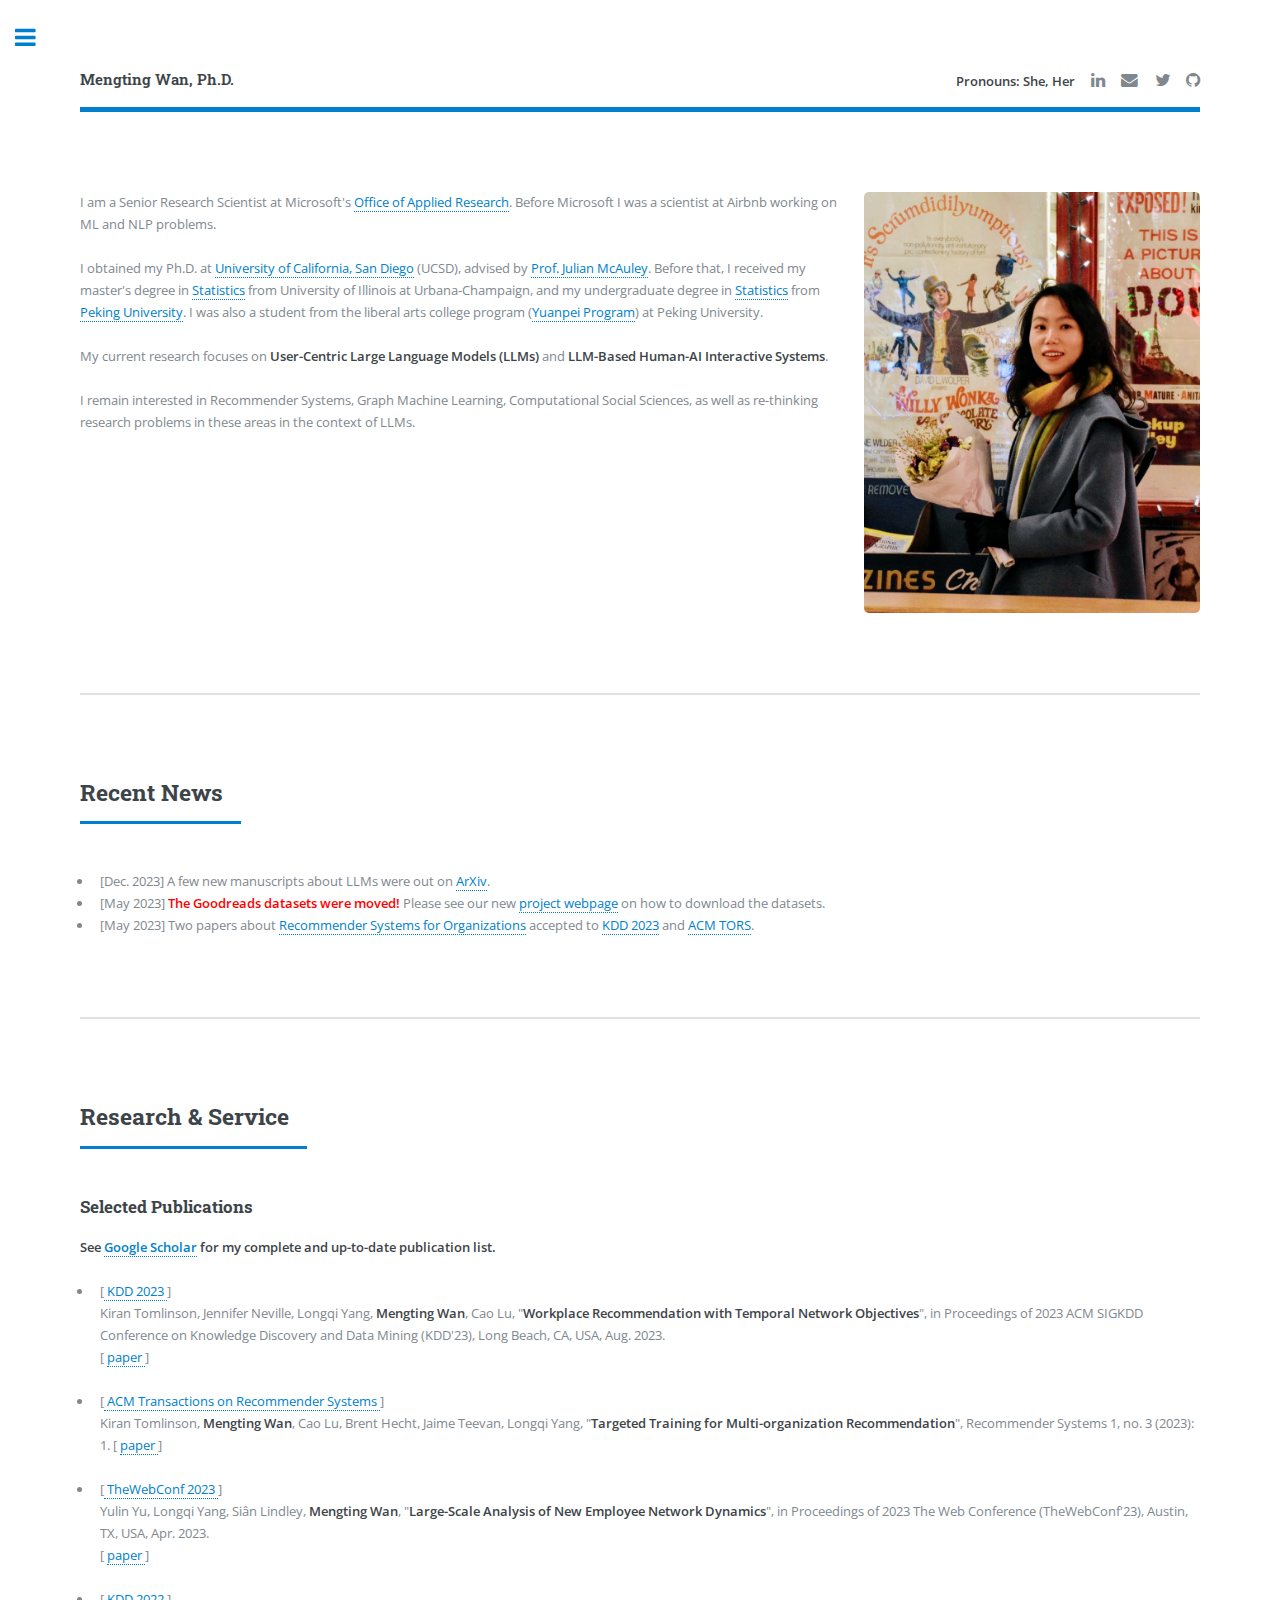
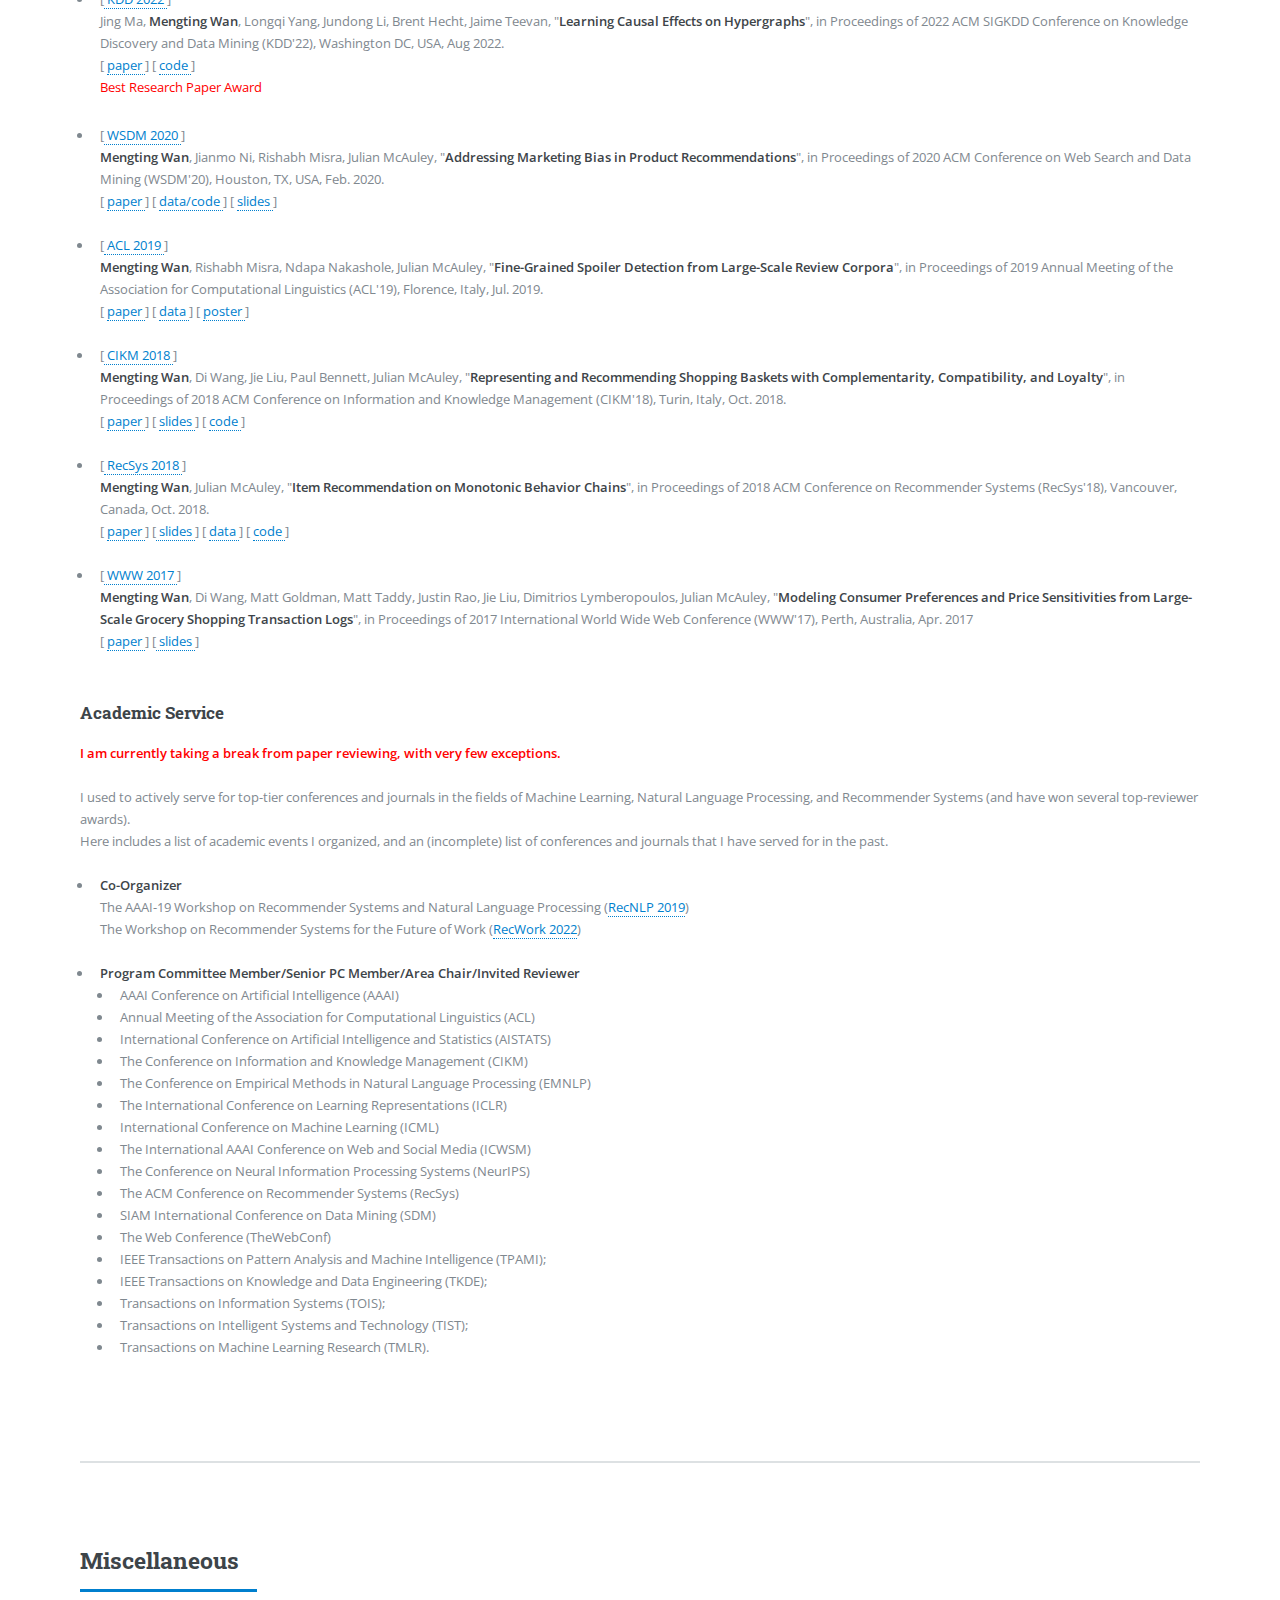
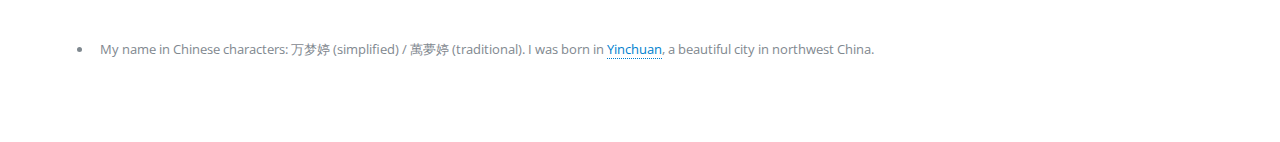
==== index.html @ 0129405d "udpate" ====
<!DOCTYPE HTML>
<html>

<head>
	<title>Mengting Wan</title>
	<meta charset="utf-8" />
	<meta name="viewport" content="width=device-width, initial-scale=1, user-scalable=no" />
	<link rel="stylesheet" href="assets/css/main.css" />
</head>

<body>

	<!-- Wrapper -->
	<div id="wrapper">

		<!-- Main -->
		<div id="main">
			<div class="inner">

				<!-- Header -->
				<header id="header">
					<div class="logo"><strong>Mengting Wan, Ph.D.</strong></div>
					<ul class="icons">
						<li><strong>Pronouns: She, Her</strong></li>
						<li><a href="https://www.linkedin.com/pub/mengting-wan/38/220/49" class="icon fa-linkedin"
								target="_blank"><span class="label">My LinkedIn</span></a></li>
						<li><a href="mailto:mengting.wan@microsoft.com" class="icon fa-envelope" target="_blank"><span
									class="label">My Email</span></a></li>
						<li><a href="https://twitter.com/mengtingwan" class="icon fa-twitter" target="_blank"><span
									class="label">My Twitter</span></a></li>
						<li><a href="https://github.com/MengtingWan" class="icon fa-github" target="_blank"><span
									class="label">My Github</span></a></li>
					</ul>
				</header>

				<!-- Banner -->
				<section id="banner">

					<div class="content">
						I am a Senior Research Scientist at Microsoft's <a href="https://www.microsoft.com/en-us/research/group/office-of-applied-research/">Office of Applied Research</a>. 
						Before Microsoft I was a scientist at Airbnb working on ML and NLP problems. 
						<br><br />
						I obtained my Ph.D. at <a href="http://ai.ucsd.edu/">University of California, San Diego</a>
						(UCSD), advised by <a href="http://cseweb.ucsd.edu/~jmcauley/">Prof. Julian McAuley</a>. Before
						that, I received my master's degree in <a href="http://www.stat.illinois.edu/">Statistics</a>
						from University of Illinois at Urbana-Champaign, and my undergraduate degree in <a
							href="http://english.math.pku.edu.cn/">Statistics</a> from <a
							href="http://english.pku.edu.cn/">Peking University</a>. I was also a student from the
						liberal arts college program (<a href="https://en.wikipedia.org/wiki/Yuanpei_College">Yuanpei
							Program</a>) at Peking University.
						<br><br />
						My current research focuses on <b>User-Centric Large Language Models (LLMs)</b> and <b>LLM-Based Human-AI Interactive Systems</b>.
						<br><br />
						I remain interested in Recommender Systems, Graph Machine Learning, Computational Social Sciences, as well as re-thinking research problems in these areas in the context of LLMs.
						<br><br />
					</div>
					<span class="image object">
						<img src="images/photo2.jpg" alt="" />
					</span>

				</section>

				<!-- Section -->
				<section id="news">
					<header class="major">
						<h2>Recent News</h2>
					</header>
					<ul>
						<li> [Dec. 2023] A few new manuscripts about LLMs were out on <a href="https://arxiv.org/search/cs?query=Wan%2C+Mengting&searchtype=author&abstracts=show&order=-announced_date_first&size=50">ArXiv</a>.</li>
						<li> [May 2023] <strong style="color:rgb(255,0,0);">The Goodreads datasets were moved!</strong> Please see our new <a href="https://mengtingwan.github.io/data/goodreads.html">project webpage</a> on how to download the datasets.</li>
						<li> [May 2023] Two papers about <a href="https://dl.acm.org/doi/abs/10.1145/3580305.3599932">Recommender Systems for Organizations</a> accepted to <a href="https://kdd.org/kdd2023/">KDD 2023</a> and <a href="https://dl.acm.org/journal/tors">ACM TORS</a>.</li>
					</ul>
				</section>

				<!-- Section -->
				<section id="research">
					<header class="major">
						<h2>Research & Service</h2>
					</header>
					<h3>Selected Publications</h3>
					<strong>See <a href="https://scholar.google.com/citations?user=ve3BmdEAAAAJ&hl=en">Google Scholar</a> for my complete and up-to-date publication list.</strong>
					<br><br>

					<ul>
						<li> [<a href="https://kdd.org/kdd2023/"> KDD 2023 </a>] <br>
							Kiran Tomlinson, Jennifer Neville, Longqi Yang, <strong>Mengting Wan</strong>, Cao Lu,
							"<b>Workplace Recommendation with Temporal Network Objectives</b>", in Proceedings of 2023 ACM SIGKDD Conference on Knowledge Discovery and Data Mining (KDD'23), Long Beach, CA, USA, Aug. 2023. <br>
							[ <a href="https://dl.acm.org/doi/abs/10.1145/3580305.3599932"> paper </a>]
							<br><br>
						</li>

						<li> [<a href="https://dl.acm.org/toc/tors/2023/1/3"> ACM Transactions on Recommender Systems </a>] <br>
							Kiran Tomlinson, <strong>Mengting Wan</strong>, Cao Lu, Brent Hecht, Jaime Teevan, Longqi Yang, "<b>Targeted Training for Multi-organization Recommendation</b>", Recommender Systems 1, no. 3 (2023): 1.
							[ <a href="https://www.cs.cornell.edu/~kt/publication/2023-tomlinson-targeted-training/2023-tomlinson-targeted-training.pdf"> paper </a>]
							<br><br>
						</li>

						<li>[<a href="https://www2023.thewebconf.org/"> TheWebConf 2023 </a>]<br>
							Yulin Yu, Longqi Yang, Siân Lindley, <strong>Mengting Wan</strong>,
							"<b>Large-Scale Analysis of New Employee Network Dynamics</b>", in Proceedings of 2023 The Web Conference (TheWebConf'23), Austin, TX, USA, Apr. 2023. <br>
							[ <a href="https://www.microsoft.com/en-us/research/publication/large-scale-analysis-of-new-employee-network-dynamics/"> paper </a>] <br>
							<br>
						</li>						
						<li>[<a href="https://kdd.org/kdd2022/"> KDD 2022 </a>]<br>
							Jing Ma, <strong>Mengting Wan</strong>, Longqi Yang, Jundong Li, Brent Hecht, Jaime Teevan,
							"<b>Learning Causal Effects on Hypergraphs</b>", in Proceedings of 2022 ACM SIGKDD
							Conference on Knowledge Discovery and Data Mining (KDD'22), Washington DC, USA, Aug 2022. <br>
							[ <a href="https://arxiv.org/pdf/2207.04049.pdf"> paper </a>] [ <a href="https://github.com/jma712/HyperSCI"> code </a>] 
							<p style="color:rgb(255,0,0);">Best Research Paper Award</p>

						</li>
						<!-- <li>[<a href="https://www.wsdm-conference.org/2022/"> WSDM 2022 </a>]<br>
							Jing Ma, Ruocheng Guo, <strong>Mengting Wan</strong>, Longqi Yang, Aidong Zhang, Jundong Li,
							"<b>Learning Fair Node Representations with Graph Counterfactual Fairness</b>", in Proceedings of 2022 ACM Conference on
							Web Search and Data Mining (WSDM'22), Phoenix, AZ, USA, Feb. 2022. <br>
							[ <a href="https://arxiv.org/pdf/2201.03662.pdf"> paper </a>] <br>
							<br>
						</li> -->
						<!-- <li>[<a href="https://www.siam.org/conferences/cm/conference/sdm20"> SDM 2020 </a>]<br>
							Zhiwei Liu, <strong>Mengting Wan</strong>, Stephen Guo, Kannan Achan, Philip S. Yu,
							"<b>BasConv: Aggregating Heterogeneous Interactions for Basket Recommendation with Graph
								Convolutional Neural Network</b>", in Proceedings of 2020 SIAM International Conference
							on Data Mining (SDM'20), Cincinnati, OH, USA, May 2020. <br>
							[ <a href="https://arxiv.org/pdf/2001.09900v1.pdf"> paper </a>] <br>
							<br>
						</li> -->
						<li>[<a href="http://www.wsdm-conference.org/2020/"> WSDM 2020 </a>]<br>
							<strong>Mengting Wan</strong>, Jianmo Ni, Rishabh Misra, Julian McAuley, "<b>Addressing
								Marketing Bias in Product Recommendations</b>", in Proceedings of 2020 ACM Conference on
							Web Search and Data Mining (WSDM'20), Houston, TX, USA, Feb. 2020. <br>
							[ <a href="paper/wsdm20_mwan.pdf"> paper </a> ] [ <a
								href="https://github.com/MengtingWan/marketBias"> data/code </a> ] [ <a
								href="paper/wsdm20_mwan_slides.pdf"> slides </a> ] <br>
							<br>
						</li>
						<!-- <li>[<a href="http://www.cikm2019.net/"> CIKM 2019 </a>] <br>
							An Yan, Shuo Cheng, Wang-Cheng Kang, <strong>Mengting Wan</strong>, Julian McAuley, "<b>2D
								Convolutional Neural Networks for Sequential Recommendation</b>", in Proceedings of 2019
							ACM Conference on Information and Knowledge Management (CIKM'19), Beijing, China, Nov. 2019.
							<br>
							[<a href="https://arxiv.org/pdf/1908.09972.pdf"> paper </a>] <br>
							<br>
						</li> -->
						<li>[<a href="http://www.acl2019.org/EN/index.xhtml"> ACL 2019 </a>] <br>
							<strong>Mengting Wan</strong>, Rishabh Misra, Ndapa Nakashole, Julian McAuley,
							"<b>Fine-Grained Spoiler Detection from Large-Scale Review Corpora</b>", in Proceedings of
							2019 Annual Meeting of the Association for Computational Linguistics (ACL'19), Florence,
							Italy, Jul. 2019. <br>
							[ <a href="paper/acl19_mwan.pdf"> paper </a> ] [ <a
								href="https://mengtingwan.github.io/data/goodreads.html"> data </a> ] [ <a
								href="paper/acl19_mwan_poster.pdf"> poster </a> ] <br>
							<br>
						</li>
						<li>[<a href="http://www.cikm2018.units.it/"> CIKM 2018 </a>] <br>
							<strong>Mengting Wan</strong>, Di Wang, Jie Liu, Paul Bennett, Julian McAuley,
							"<b>Representing and Recommending Shopping Baskets with Complementarity, Compatibility, and
								Loyalty</b>", in Proceedings of 2018 ACM Conference on Information and Knowledge
							Management (CIKM'18), Turin, Italy, Oct. 2018. <br>
							[ <a href="paper/cikm18_mwan.pdf"> paper </a> ] [ <a href="paper/cikm18_mwan_slides.pdf">
								slides </a> ] [ <a href="https://github.com/MengtingWan/grocery"> code </a>]<br>
							<br>
						</li>
						<!-- <li>[<a href="http://www.cikm2018.units.it/"> CIKM 2018 </a>] <br>
							Wang-Cheng Kang, <strong>Mengting Wan</strong>, Julian McAuley, "<b>Recommendation Through
								Mixtures of Heterogeneous Item Relationships</b>", in Proceedings of 2018 ACM Conference
							on Information and Knowledge Management (CIKM'18), Turin, Italy, Oct. 2018. <br>
							[ <a href="paper/cikm18_wkang.pdf"> paper </a> ] [ <a
								href="https://github.com/kang205/MoHR"> data/code </a> ] <br>
							<br>
						</li> -->
						<li>[<a href="https://recsys.acm.org/recsys18/"> RecSys 2018 </a>] <br>
							<strong>Mengting Wan</strong>, Julian McAuley, "<b>Item Recommendation on Monotonic Behavior
								Chains</b>", in Proceedings of 2018 ACM Conference on Recommender Systems (RecSys'18),
							Vancouver, Canada, Oct. 2018. <br>
							[ <a href="paper/recsys18_mwan.pdf"> paper </a> ] [<a href="paper/recsys18_mwan_slides.pdf">
								slides </a>] [ <a href="https://mengtingwan.github.io/data/goodreads.html"> data
							</a>] [ <a href="https://github.com/MengtingWan/chainRec"> code </a> ] <br>
							<br>
						</li>
						<!-- <li>[<a href="https://recsys.acm.org/recsys18/"> RecSys 2018 </a>] <br>
							Rishabh Misra, <strong>Mengting Wan</strong>, Julian McAuley, "<b>Decomposing Fit Semantics
								for Product Size Recommendation in Metric Spaces</b>", in Proceedings of 2018 ACM
							Conference on Recommender Systems (RecSys'18), Vancouver, Canada, Oct. 2018. <br>
							[ <a href="paper/recsys18_rmisra.pdf"> paper </a> ] [ <a
								href="https://www.kaggle.com/rmisra/clothing-fit-dataset-for-size-recommendation"> data
							</a> ] <br>
							<br>
						</li>
						<li>[<a href="http://www.siam.org/meetings/sdm18/"> SDM 2018 </a>] <br>
							<strong>Mengting Wan</strong>, Julian McAuley, "<b>One-Class Recommendation With Asymmetric
								Textual Feedback</b>", in Proceedings of 2018 SIAM International Conference on Data
							Mining (SDM'18), San Diego, CA, USA, May 2018. <br>
							[ <a href="paper/sdm18_mwan.pdf">paper </a>] [<a href="paper/sdm18_mwan_slides.pdf"> slides
							</a>]<br>
							<br>
						</li> -->

						<li>[<a href="http://www.www2017.com.au/"> WWW 2017 </a>] <br>
							<strong>Mengting Wan</strong>, Di Wang, Matt Goldman, Matt Taddy, Justin Rao, Jie Liu,
							Dimitrios Lymberopoulos, Julian McAuley, "<b>Modeling Consumer Preferences and Price
								Sensitivities from Large-Scale Grocery Shopping Transaction Logs</b>", in Proceedings of
							2017 International World Wide Web Conference (WWW'17), Perth, Australia, Apr. 2017 <br>
							[ <a href="paper/www17_mwan.pdf">paper </a>] [<a href="paper/www17_mwan_slides.pdf"> slides
							</a>]<br>
							<br>
						</li>
						<!-- <li>[<a href="http://icdm2016.eurecat.org/"> ICDM 2016 </a>] <br>
							<strong>Mengting Wan</strong>, Julian McAuley, "<b>Modeling Ambiguity, Subjectivity, and
								Diverging Viewpoints in Opinion Question Answering Systems</b>", in Proceedings of 2016
							IEEE International Conference on Data Mining (ICDM'16), Barcelona, Spain, Dec. 2016 <br>
							[<a href="paper/icdm16_mwan.pdf"> paper </a>] [<a
								href="http://jmcauley.ucsd.edu/data/amazon/qa/"> data </a>] [<a
								href="paper/icdm16_mwan_slides.pdf"> slides </a>]<br>
							<br>
						</li>

						<li>[<a href="http://www.kdd.org/kdd2016/"> KDD 2016 </a>] <br>
							<strong>Mengting Wan</strong>, Xiangyu Chen, Lance Kaplan, Jiawei Han, Jing Gao, Bo Zhao,
							"<b>From Truth Discovery to Trustworthy Opinion Discovery: An Uncertainty-Aware Quantitative
								Modeling Approach</b>", in Proceedings of 2016 ACM SIGKDD Conference on Knowledge
							Discovery and Data Mining (KDD'16), San Francisco, CA, USA, Aug. 2016 <br>
							[<a href="paper/kdd16_mwan.pdf"> paper </a>] [<a href="paper/kdd16_mwan_poster.pdf"> poster
							</a>] [<a href="https://github.com/MengtingWan/KDEm"> code </a>]<br>
							<br>
						</li>

						<li>[<a href="http://www.siam.org/meetings/sdm15/"> SDM 2015 </a>] <br>
							<strong>Mengting Wan</strong>, Yunbo Ouyang, Lance Kaplan, Jiawei Han, "<b>Graph Regularized
								Meta-path Based Transductive Regression in Heterogeneous Information Network</b>", in
							Proceedings of 2015 SIAM International Conference on Data Mining (SDM'15), Vancouver,
							Canada, Apr. 2015. <br>
							[<a href="paper/sdm15_mwan.pdf"> paper </a>] [<a href="paper/sdm15_mwan_poster.pdf"> poster
							</a>] [<a href="paper/sdm15_mwan_supplement.pdf"> supplementary material </a>] <br>
							<br>
						</li> -->
					</ul>
					<!-- <h3>Workshop Publications</h3>
					<ul>
						<li>[<a href="https://sites.google.com/view/deep-dial-2019/"> DEEP-DIAL 2019 </a>] <br>
							<strong>Mengting Wan</strong>, Cindy Chen, "<b>Beyond 'How may I help you?': Assisting
								Customer Service Agents with Proactive Responses</b>", AAAI Workshop on Reasoning and
							Learning for Human-Machine Dialogues (DEEP-DIAL'19), Honolulu, USA, Feb. 2019. <br>
							[<a href="https://arxiv.org/pdf/1811.10686.pdf"> paper </a>] <br>
							<br>
						</li>

					</ul> -->
					<h3>Academic Service</h3>
					<strong style="color:rgb(255,0,0);">I am currently taking a break from paper reviewing, with very few exceptions.</strong> <br>
					<br>

					I used to actively serve for top-tier conferences and journals in the fields of Machine Learning, Natural Language Processing, and Recommender Systems (and have won several top-reviewer awards). <br>
					Here includes a list of academic events I organized, and an (incomplete) list of conferences and journals that I have served for in the past. <br>
					<br>
					<ul>
						<li> <strong>Co-Organizer</strong><br>
							The AAAI-19 Workshop on Recommender Systems and Natural Language Processing (<a
								href="https://recnlp2019.github.io/">RecNLP 2019</a>) <br>
								The Workshop on Recommender Systems for the Future of Work
								(<a href="http://aka.ms/recwork-22">RecWork 2022</a>)
						</li>
						<br>
						<li> <strong>Program Committee Member/Senior PC Member/Area Chair/Invited Reviewer</strong><br>
							<ul>
								<li>AAAI Conference on Artificial Intelligence (AAAI)</li>
								<li>Annual Meeting of the Association for Computational Linguistics (ACL)</li>
								<li>International Conference on Artificial Intelligence and Statistics (AISTATS)</li>
								<li>The Conference on Information and Knowledge Management (CIKM)</li>
								<li>The Conference on Empirical Methods in Natural Language Processing (EMNLP)</li>
								<li>The International Conference on Learning Representations (ICLR)</li>
								<li>International Conference on Machine Learning (ICML)</li>
								<li>The International AAAI Conference on Web and Social Media (ICWSM)</li>
								<li>The Conference on Neural Information Processing Systems (NeurIPS)</li>
								<li>The ACM Conference on Recommender Systems (RecSys)</li>
								<li>SIAM International Conference on Data Mining (SDM)</li>
								<li>The Web Conference (TheWebConf)</li>
								<!-- <li>AAAI: 
									<a href="https://aaai.org/Conferences/AAAI-22/">2022</a>, 
									<a href="https://aaai.org/Conferences/AAAI-21/">2021</a>, 
									<a href="https://aaai.org/Conferences/AAAI-20/">2020</a>; 
								</li>
								<li>ACL: 
									<a href="https://aclrollingreview.org/">Rolling Review</a>, 
									<a href="https://2021.aclweb.org/">2021</a>;
								</li>
								<li>AISTATS: 
									<a href="https://www.aistats.org/">2020</a>, 
									<a href="https://www.aistats.org/aistats2019/">2019</a>; 
								</li>								
								<li>CIKM: 
									<a href="https://www.cikm2021.org/">2021</a>, 
									<a href="https://cikm2020.org/">2020</a>; 
								</li>
								<li>EMNLP: 
									<a href="https://2021.emnlp.org/">2021</a>, 
									<a href="https://2020.emnlp.org/">2020</a>; 
								</li>
								<li>ICLR: 
									<a href="https://iclr.cc/Conferences/2022">2022</a>, 
									<a href="https://iclr.cc/Conferences/2021">2021</a> (<a href="https://iclr.cc/Conferences/2021/Reviewers">Outstanding Reviewer</a>);
								</li>
								<li>ICML: 
									<a href="https://icml.cc/Conferences/2021">2021</a>, 
									<a href="https://icml.cc/Conferences/2020">2020</a> (Top Reviewer), 
									<a href="https://icml.cc/Conferences/2019">2019</a>; </li>
								<li>ICWSM: 
									<a href="https://www.icwsm.org/2022/index.html">2022</a>, 
									<a href="https://www.icwsm.org/2021/index.html">2021</a>, 
									<a href="https://www.icwsm.org/2020/">2020</a>, 
									<a href="https://www.icwsm.org/2019/">2019</a>; </li>
								<li>NeurIPS: 
									<a href="https://nips.cc/Conferences/2022">2022</a>, 
									<a href="https://nips.cc/Conferences/2021">2021</a>, 
									<a href="https://nips.cc/Conferences/2020/">2020</a>, 
									<a href="https://nips.cc/Conferences/2019/">2019</a> (<a href="https://nips.cc/Conferences/2019/Reviewers">Top Reviewer</a>); </li>
								<li>RecSys: 
									<a href="http://recsys.acm.org/recsys21">2021</a>; 
								</li>
								<li>SDM: 
									<a href="https://www.siam.org/conferences/cm/conference/sdm21">2021</a>, 
									<a href="https://www.siam.org/conferences/cm/conference/sdm20">2020</a>, 
									<a href="https://www.siam.org/conferences/cm/conference/sdm19">2019</a>; 
								</li>
								<li>TheWebConf:
									<ul>
										<li>Web and Conetent Analysis Track: 
											<a href="https://www2022.thewebconf.org/cfp/research/wmca/">2022</a>; 
										</li>
										<li>Social Network Analysis and Graph Algorithms Track: 
											<a href="https://www2022.thewebconf.org/cfp/research/sna/">2022</a>; 
										</li>
									</ul>
								</li> -->
								
								<li>IEEE Transactions on Pattern Analysis and Machine Intelligence (TPAMI); </li>
								<li>IEEE Transactions on Knowledge and Data Engineering (TKDE); </li>
								<li>Transactions on Information Systems (TOIS); </li>
								<li>Transactions on Intelligent Systems and Technology (TIST); </li>
								<li>Transactions on Machine Learning Research (TMLR).</li>
								<br> 
							</ul>
						</li>
					</ul>
					<!-- <h3>Awards</h3>
					<ul>
						<li> <strong> <a href="https://kdd.org/awards/view/2022-sigkdd-best-paper-award-winners">SIGKDD 2022 Best Research Paper Award</a></strong></li>
						<li> <strong> <a
									href="https://www.microsoft.com/en-us/research/blog/microsoft-research-phd-fellowships-provide-financial-support/">2017-2019
									Microsoft Ph.D. Fellowship</a></strong></li>
					</ul> -->

					<!-- <h3>Media Coverage</h3>
					<ul>
						<li>Media about the ACL'19 paper "<b>Fine-Grained Spoiler Detection from Large-Scale Review
								Corpora</b>":<br>
							<a href="https://www.universityofcalifornia.edu/news/hate-spoilers-ai-tool-spots-them-you">Hate
								Spoilers? This AI Tool Spots Them for You</a> (<a
								href="https://ucsdnews.ucsd.edu/pressrelease/SpoilerNet">UCSD News</a>/<a
								href="https://www.universityofcalifornia.edu/news/hate-spoilers-ai-tool-spots-them-you">UC
								News</a>/<a
								href="https://techxplore.com/news/2019-07-spoilers-ai-tool.html">TechXplore</a>)<br>
							<a href="https://www.geek.com/tech/neural-network-trained-to-spot-spoilers-1795116/">Neural
								Network Trained to Spot Spoilers</a> (Geek.com)<br>
							<a
								href="https://techcrunch.com/2019/07/09/spoiler-warning-this-neural-network-spots-dangerous-reviews-before-you-read-them/">Spoiler
								warning! This neural network spots dangerous reviews before you read them</a>
							(TechCrunch)<br>
							<a
								href="https://www.nbclosangeles.com/news/local/SpoilerNet-UCSD-AI-Catch-Spoilers-Researchers-Studying-What-Makes-Text-Spoilery-513510001.html">UC
								San Diego Researchers Create AI That Catches Spoilers Before You Do</a> (NBC Los
							Angeles)<br>
							<a
								href="https://io9.gizmodo.com/a-new-study-reminds-us-how-ridiculous-spoiler-culture-h-1837171945">A
								New Study Reminds Us How Ridiculous Spoiler Culture Has Become</a> (Gizmodo)<br><br>
						</li>
						<li>Media about the DEEP-DIAL'19 paper "<b>Beyond 'How may I help you?': Assisting Customer
								Service Agents with Proactive Responses</b>":<br>
							<a href="https://medium.com/airbnb-engineering/beyond-how-may-i-help-you-fd6a0d385d02">
								Beyond "How May I Help You?"</a> (Airbnb Engineering & Data Science)<br>
							<a href="https://developers.facebook.com/videos/2019/powered-by-pytorch/">Airbnb's Dialogue
								Assistant</a> (starts at 12'04, Powered by PyTorch @ F8, the Facebook Developers
							Conference)
							<br><br>
						</li>
					</ul> -->

				</section>

				<!-- Section -->
				<section id="misc">
					<header class="major">
						<h2>Miscellaneous</h2>
					</header>
					<ul>
						<li>My name in Chinese characters: 万梦婷 (simplified) / 萬夢婷 (traditional). I was born in <a herf="https://en.wikipedia.org/wiki/Yinchuan">Yinchuan</a>, a
							beautiful city in northwest China.</li>
					</ul>
				</section>
			</div>
		</div>

		<!-- Sidebar -->
		<div id="sidebar">
			<div class="inner">

				<!-- Menu -->
				<nav id="menu">
					<header class="major">
						<h2>Menu</h2>
					</header>
					<ul>
						<li><a href="#banner">Homepage</a></li>
						<li><a href="#news">Latest News</a></li>
						<li><a href="#research">Research & Service</a></li>
						<li><a href="#misc">Misc.</a></li>
					</ul>
				</nav>

				<!-- Section -->
				<section>
					<header class="major">
						<h2>Contact</h2>
					</header>

					<ul class="contact">
						<li class="fa-envelope-o"> mengting.wan at microsoft.com </li>
					</ul>
				</section>
				<!-- Footer -->
				<footer id="footer">
					<p>Last modified on: Dec. 2023</p>
				</footer>

			</div>
		</div>

	</div>

	<script src="assets/js/jquery.min.js"></script>
	<script src="assets/js/skel.min.js"></script>
	<script src="assets/js/util.js"></script>
	<script src="assets/js/main.js"></script>

	<!-- Start of StatCounter Code for Default Guide -->
	<script type="text/javascript">
		var sc_project = 11132224;
		var sc_invisible = 1;
		var sc_security = "d310e9da";
		var scJsHost = (("https:" == document.location.protocol) ?
			"https://secure." : "http://www.");
		document.write("<sc" + "ript type='text/javascript' src='" +
			scJsHost +
			"statcounter.com/counter/counter.js'></" + "script>");
	</script>
	<noscript>
		<div class="statcounter"><a title="shopify
			analytics" href="http://statcounter.com/shopify/" target="_blank"><img class="statcounter"
					src="//c.statcounter.com/11132224/0/d310e9da/1/" alt="shopify analytics"></a>
		</div>
	</noscript>
	<!-- End of StatCounter Code for Default Guide -->


</body>

</html>
---- assets/css/main.css ----
@import url(font-awesome.min.css);
@import url("https://fonts.googleapis.com/css?family=Open+Sans:400,600,400italic,600italic|Roboto+Slab:400,700");

/*
	Editorial by HTML5 UP
	html5up.net | @ajlkn
	Free for personal and commercial use under the CCA 3.0 license (html5up.net/license)
*/

/* Reset */

	html, body, div, span, applet, object, iframe, h1, h2, h3, h4, h5, h6, p, blockquote, pre, a, abbr, acronym, address, big, cite, code, del, dfn, em, img, ins, kbd, q, s, samp, small, strike, strong, sub, sup, tt, var, b, u, i, center, dl, dt, dd, ol, ul, li, fieldset, form, label, legend, table, caption, tbody, tfoot, thead, tr, th, td, article, aside, canvas, details, embed, figure, figcaption, footer, header, hgroup, menu, nav, output, ruby, section, summary, time, mark, audio, video {
		margin: 0;
		padding: 0;
		border: 0;
		font-size: 100%;
		font: inherit;
		vertical-align: baseline;
	}

	article, aside, details, figcaption, figure, footer, header, hgroup, menu, nav, section {
		display: block;
	}

	body {
		line-height: 1;
	}

	ol, ul {
		list-style: none;
	}

	blockquote, q {
		quotes: none;
	}

	blockquote:before, blockquote:after, q:before, q:after {
		content: '';
		content: none;
	}

	table {
		border-collapse: collapse;
		border-spacing: 0;
	}

	body {
		-webkit-text-size-adjust: none;
	}

/* Box Model */

	*, *:before, *:after {
		-moz-box-sizing: border-box;
		-webkit-box-sizing: border-box;
		box-sizing: border-box;
	}

/* Grid */

	.row {
		border-bottom: solid 1px transparent;
		-moz-box-sizing: border-box;
		-webkit-box-sizing: border-box;
		box-sizing: border-box;
	}

	.row > * {
		float: left;
		-moz-box-sizing: border-box;
		-webkit-box-sizing: border-box;
		box-sizing: border-box;
	}

	.row:after, .row:before {
		content: '';
		display: block;
		clear: both;
		height: 0;
	}

	.row.uniform > * > :first-child {
		margin-top: 0;
	}

	.row.uniform > * > :last-child {
		margin-bottom: 0;
	}

	.row.\30 \25 > * {
		padding: 0 0 0 0em;
	}

	.row.\30 \25 {
		margin: 0 0 -1px 0em;
	}

	.row.uniform.\30 \25 > * {
		padding: 0em 0 0 0em;
	}

	.row.uniform.\30 \25 {
		margin: 0em 0 -1px 0em;
	}

	.row > * {
		padding: 0 0 0 1.5em;
	}

	.row {
		margin: 0 0 -1px -1.5em;
	}

	.row.uniform > * {
		padding: 1.5em 0 0 1.5em;
	}

	.row.uniform {
		margin: -1.5em 0 -1px -1.5em;
	}

	.row.\32 00\25 > * {
		padding: 0 0 0 3em;
	}

	.row.\32 00\25 {
		margin: 0 0 -1px -3em;
	}

	.row.uniform.\32 00\25 > * {
		padding: 3em 0 0 3em;
	}

	.row.uniform.\32 00\25 {
		margin: -3em 0 -1px -3em;
	}

	.row.\31 50\25 > * {
		padding: 0 0 0 2.25em;
	}

	.row.\31 50\25 {
		margin: 0 0 -1px -2.25em;
	}

	.row.uniform.\31 50\25 > * {
		padding: 2.25em 0 0 2.25em;
	}

	.row.uniform.\31 50\25 {
		margin: -2.25em 0 -1px -2.25em;
	}

	.row.\35 0\25 > * {
		padding: 0 0 0 0.75em;
	}

	.row.\35 0\25 {
		margin: 0 0 -1px -0.75em;
	}

	.row.uniform.\35 0\25 > * {
		padding: 0.75em 0 0 0.75em;
	}

	.row.uniform.\35 0\25 {
		margin: -0.75em 0 -1px -0.75em;
	}

	.row.\32 5\25 > * {
		padding: 0 0 0 0.375em;
	}

	.row.\32 5\25 {
		margin: 0 0 -1px -0.375em;
	}

	.row.uniform.\32 5\25 > * {
		padding: 0.375em 0 0 0.375em;
	}

	.row.uniform.\32 5\25 {
		margin: -0.375em 0 -1px -0.375em;
	}

	.\31 2u, .\31 2u\24 {
		width: 100%;
		clear: none;
		margin-left: 0;
	}

	.\31 1u, .\31 1u\24 {
		width: 91.6666666667%;
		clear: none;
		margin-left: 0;
	}

	.\31 0u, .\31 0u\24 {
		width: 83.3333333333%;
		clear: none;
		margin-left: 0;
	}

	.\39 u, .\39 u\24 {
		width: 75%;
		clear: none;
		margin-left: 0;
	}

	.\38 u, .\38 u\24 {
		width: 66.6666666667%;
		clear: none;
		margin-left: 0;
	}

	.\37 u, .\37 u\24 {
		width: 58.3333333333%;
		clear: none;
		margin-left: 0;
	}

	.\36 u, .\36 u\24 {
		width: 50%;
		clear: none;
		margin-left: 0;
	}

	.\35 u, .\35 u\24 {
		width: 41.6666666667%;
		clear: none;
		margin-left: 0;
	}

	.\34 u, .\34 u\24 {
		width: 33.3333333333%;
		clear: none;
		margin-left: 0;
	}

	.\33 u, .\33 u\24 {
		width: 25%;
		clear: none;
		margin-left: 0;
	}

	.\32 u, .\32 u\24 {
		width: 16.6666666667%;
		clear: none;
		margin-left: 0;
	}

	.\31 u, .\31 u\24 {
		width: 8.3333333333%;
		clear: none;
		margin-left: 0;
	}

	.\31 2u\24 + *,
	.\31 1u\24 + *,
	.\31 0u\24 + *,
	.\39 u\24 + *,
	.\38 u\24 + *,
	.\37 u\24 + *,
	.\36 u\24 + *,
	.\35 u\24 + *,
	.\34 u\24 + *,
	.\33 u\24 + *,
	.\32 u\24 + *,
	.\31 u\24 + * {
		clear: left;
	}

	.\-11u {
		margin-left: 91.66667%;
	}

	.\-10u {
		margin-left: 83.33333%;
	}

	.\-9u {
		margin-left: 75%;
	}

	.\-8u {
		margin-left: 66.66667%;
	}

	.\-7u {
		margin-left: 58.33333%;
	}

	.\-6u {
		margin-left: 50%;
	}

	.\-5u {
		margin-left: 41.66667%;
	}

	.\-4u {
		margin-left: 33.33333%;
	}

	.\-3u {
		margin-left: 25%;
	}

	.\-2u {
		margin-left: 16.66667%;
	}

	.\-1u {
		margin-left: 8.33333%;
	}

	@media screen and (max-width: 1680px) {

		.row > * {
			padding: 0 0 0 1.5em;
		}

		.row {
			margin: 0 0 -1px -1.5em;
		}

		.row.uniform > * {
			padding: 1.5em 0 0 1.5em;
		}

		.row.uniform {
			margin: -1.5em 0 -1px -1.5em;
		}

		.row.\32 00\25 > * {
			padding: 0 0 0 3em;
		}

		.row.\32 00\25 {
			margin: 0 0 -1px -3em;
		}

		.row.uniform.\32 00\25 > * {
			padding: 3em 0 0 3em;
		}

		.row.uniform.\32 00\25 {
			margin: -3em 0 -1px -3em;
		}

		.row.\31 50\25 > * {
			padding: 0 0 0 2.25em;
		}

		.row.\31 50\25 {
			margin: 0 0 -1px -2.25em;
		}

		.row.uniform.\31 50\25 > * {
			padding: 2.25em 0 0 2.25em;
		}

		.row.uniform.\31 50\25 {
			margin: -2.25em 0 -1px -2.25em;
		}

		.row.\35 0\25 > * {
			padding: 0 0 0 0.75em;
		}

		.row.\35 0\25 {
			margin: 0 0 -1px -0.75em;
		}

		.row.uniform.\35 0\25 > * {
			padding: 0.75em 0 0 0.75em;
		}

		.row.uniform.\35 0\25 {
			margin: -0.75em 0 -1px -0.75em;
		}

		.row.\32 5\25 > * {
			padding: 0 0 0 0.375em;
		}

		.row.\32 5\25 {
			margin: 0 0 -1px -0.375em;
		}

		.row.uniform.\32 5\25 > * {
			padding: 0.375em 0 0 0.375em;
		}

		.row.uniform.\32 5\25 {
			margin: -0.375em 0 -1px -0.375em;
		}

		.\31 2u\28xlarge\29, .\31 2u\24\28xlarge\29 {
			width: 100%;
			clear: none;
			margin-left: 0;
		}

		.\31 1u\28xlarge\29, .\31 1u\24\28xlarge\29 {
			width: 91.6666666667%;
			clear: none;
			margin-left: 0;
		}

		.\31 0u\28xlarge\29, .\31 0u\24\28xlarge\29 {
			width: 83.3333333333%;
			clear: none;
			margin-left: 0;
		}

		.\39 u\28xlarge\29, .\39 u\24\28xlarge\29 {
			width: 75%;
			clear: none;
			margin-left: 0;
		}

		.\38 u\28xlarge\29, .\38 u\24\28xlarge\29 {
			width: 66.6666666667%;
			clear: none;
			margin-left: 0;
		}

		.\37 u\28xlarge\29, .\37 u\24\28xlarge\29 {
			width: 58.3333333333%;
			clear: none;
			margin-left: 0;
		}

		.\36 u\28xlarge\29, .\36 u\24\28xlarge\29 {
			width: 50%;
			clear: none;
			margin-left: 0;
		}

		.\35 u\28xlarge\29, .\35 u\24\28xlarge\29 {
			width: 41.6666666667%;
			clear: none;
			margin-left: 0;
		}

		.\34 u\28xlarge\29, .\34 u\24\28xlarge\29 {
			width: 33.3333333333%;
			clear: none;
			margin-left: 0;
		}

		.\33 u\28xlarge\29, .\33 u\24\28xlarge\29 {
			width: 25%;
			clear: none;
			margin-left: 0;
		}

		.\32 u\28xlarge\29, .\32 u\24\28xlarge\29 {
			width: 16.6666666667%;
			clear: none;
			margin-left: 0;
		}

		.\31 u\28xlarge\29, .\31 u\24\28xlarge\29 {
			width: 8.3333333333%;
			clear: none;
			margin-left: 0;
		}

		.\31 2u\24\28xlarge\29 + *,
		.\31 1u\24\28xlarge\29 + *,
		.\31 0u\24\28xlarge\29 + *,
		.\39 u\24\28xlarge\29 + *,
		.\38 u\24\28xlarge\29 + *,
		.\37 u\24\28xlarge\29 + *,
		.\36 u\24\28xlarge\29 + *,
		.\35 u\24\28xlarge\29 + *,
		.\34 u\24\28xlarge\29 + *,
		.\33 u\24\28xlarge\29 + *,
		.\32 u\24\28xlarge\29 + *,
		.\31 u\24\28xlarge\29 + * {
			clear: left;
		}

		.\-11u\28xlarge\29 {
			margin-left: 91.66667%;
		}

		.\-10u\28xlarge\29 {
			margin-left: 83.33333%;
		}

		.\-9u\28xlarge\29 {
			margin-left: 75%;
		}

		.\-8u\28xlarge\29 {
			margin-left: 66.66667%;
		}

		.\-7u\28xlarge\29 {
			margin-left: 58.33333%;
		}

		.\-6u\28xlarge\29 {
			margin-left: 50%;
		}

		.\-5u\28xlarge\29 {
			margin-left: 41.66667%;
		}

		.\-4u\28xlarge\29 {
			margin-left: 33.33333%;
		}

		.\-3u\28xlarge\29 {
			margin-left: 25%;
		}

		.\-2u\28xlarge\29 {
			margin-left: 16.66667%;
		}

		.\-1u\28xlarge\29 {
			margin-left: 8.33333%;
		}

	}

	@media screen and (max-width: 1280px) {

		.row > * {
			padding: 0 0 0 1.5em;
		}

		.row {
			margin: 0 0 -1px -1.5em;
		}

		.row.uniform > * {
			padding: 1.5em 0 0 1.5em;
		}

		.row.uniform {
			margin: -1.5em 0 -1px -1.5em;
		}

		.row.\32 00\25 > * {
			padding: 0 0 0 3em;
		}

		.row.\32 00\25 {
			margin: 0 0 -1px -3em;
		}

		.row.uniform.\32 00\25 > * {
			padding: 3em 0 0 3em;
		}

		.row.uniform.\32 00\25 {
			margin: -3em 0 -1px -3em;
		}

		.row.\31 50\25 > * {
			padding: 0 0 0 2.25em;
		}

		.row.\31 50\25 {
			margin: 0 0 -1px -2.25em;
		}

		.row.uniform.\31 50\25 > * {
			padding: 2.25em 0 0 2.25em;
		}

		.row.uniform.\31 50\25 {
			margin: -2.25em 0 -1px -2.25em;
		}

		.row.\35 0\25 > * {
			padding: 0 0 0 0.75em;
		}

		.row.\35 0\25 {
			margin: 0 0 -1px -0.75em;
		}

		.row.uniform.\35 0\25 > * {
			padding: 0.75em 0 0 0.75em;
		}

		.row.uniform.\35 0\25 {
			margin: -0.75em 0 -1px -0.75em;
		}

		.row.\32 5\25 > * {
			padding: 0 0 0 0.375em;
		}

		.row.\32 5\25 {
			margin: 0 0 -1px -0.375em;
		}

		.row.uniform.\32 5\25 > * {
			padding: 0.375em 0 0 0.375em;
		}

		.row.uniform.\32 5\25 {
			margin: -0.375em 0 -1px -0.375em;
		}

		.\31 2u\28large\29, .\31 2u\24\28large\29 {
			width: 100%;
			clear: none;
			margin-left: 0;
		}

		.\31 1u\28large\29, .\31 1u\24\28large\29 {
			width: 91.6666666667%;
			clear: none;
			margin-left: 0;
		}

		.\31 0u\28large\29, .\31 0u\24\28large\29 {
			width: 83.3333333333%;
			clear: none;
			margin-left: 0;
		}

		.\39 u\28large\29, .\39 u\24\28large\29 {
			width: 75%;
			clear: none;
			margin-left: 0;
		}

		.\38 u\28large\29, .\38 u\24\28large\29 {
			width: 66.6666666667%;
			clear: none;
			margin-left: 0;
		}

		.\37 u\28large\29, .\37 u\24\28large\29 {
			width: 58.3333333333%;
			clear: none;
			margin-left: 0;
		}

		.\36 u\28large\29, .\36 u\24\28large\29 {
			width: 50%;
			clear: none;
			margin-left: 0;
		}

		.\35 u\28large\29, .\35 u\24\28large\29 {
			width: 41.6666666667%;
			clear: none;
			margin-left: 0;
		}

		.\34 u\28large\29, .\34 u\24\28large\29 {
			width: 33.3333333333%;
			clear: none;
			margin-left: 0;
		}

		.\33 u\28large\29, .\33 u\24\28large\29 {
			width: 25%;
			clear: none;
			margin-left: 0;
		}

		.\32 u\28large\29, .\32 u\24\28large\29 {
			width: 16.6666666667%;
			clear: none;
			margin-left: 0;
		}

		.\31 u\28large\29, .\31 u\24\28large\29 {
			width: 8.3333333333%;
			clear: none;
			margin-left: 0;
		}

		.\31 2u\24\28large\29 + *,
		.\31 1u\24\28large\29 + *,
		.\31 0u\24\28large\29 + *,
		.\39 u\24\28large\29 + *,
		.\38 u\24\28large\29 + *,
		.\37 u\24\28large\29 + *,
		.\36 u\24\28large\29 + *,
		.\35 u\24\28large\29 + *,
		.\34 u\24\28large\29 + *,
		.\33 u\24\28large\29 + *,
		.\32 u\24\28large\29 + *,
		.\31 u\24\28large\29 + * {
			clear: left;
		}

		.\-11u\28large\29 {
			margin-left: 91.66667%;
		}

		.\-10u\28large\29 {
			margin-left: 83.33333%;
		}

		.\-9u\28large\29 {
			margin-left: 75%;
		}

		.\-8u\28large\29 {
			margin-left: 66.66667%;
		}

		.\-7u\28large\29 {
			margin-left: 58.33333%;
		}

		.\-6u\28large\29 {
			margin-left: 50%;
		}

		.\-5u\28large\29 {
			margin-left: 41.66667%;
		}

		.\-4u\28large\29 {
			margin-left: 33.33333%;
		}

		.\-3u\28large\29 {
			margin-left: 25%;
		}

		.\-2u\28large\29 {
			margin-left: 16.66667%;
		}

		.\-1u\28large\29 {
			margin-left: 8.33333%;
		}

	}

	@media screen and (max-width: 980px) {

		.row > * {
			padding: 0 0 0 1.5em;
		}

		.row {
			margin: 0 0 -1px -1.5em;
		}

		.row.uniform > * {
			padding: 1.5em 0 0 1.5em;
		}

		.row.uniform {
			margin: -1.5em 0 -1px -1.5em;
		}

		.row.\32 00\25 > * {
			padding: 0 0 0 3em;
		}

		.row.\32 00\25 {
			margin: 0 0 -1px -3em;
		}

		.row.uniform.\32 00\25 > * {
			padding: 3em 0 0 3em;
		}

		.row.uniform.\32 00\25 {
			margin: -3em 0 -1px -3em;
		}

		.row.\31 50\25 > * {
			padding: 0 0 0 2.25em;
		}

		.row.\31 50\25 {
			margin: 0 0 -1px -2.25em;
		}

		.row.uniform.\31 50\25 > * {
			padding: 2.25em 0 0 2.25em;
		}

		.row.uniform.\31 50\25 {
			margin: -2.25em 0 -1px -2.25em;
		}

		.row.\35 0\25 > * {
			padding: 0 0 0 0.75em;
		}

		.row.\35 0\25 {
			margin: 0 0 -1px -0.75em;
		}

		.row.uniform.\35 0\25 > * {
			padding: 0.75em 0 0 0.75em;
		}

		.row.uniform.\35 0\25 {
			margin: -0.75em 0 -1px -0.75em;
		}

		.row.\32 5\25 > * {
			padding: 0 0 0 0.375em;
		}

		.row.\32 5\25 {
			margin: 0 0 -1px -0.375em;
		}

		.row.uniform.\32 5\25 > * {
			padding: 0.375em 0 0 0.375em;
		}

		.row.uniform.\32 5\25 {
			margin: -0.375em 0 -1px -0.375em;
		}

		.\31 2u\28medium\29, .\31 2u\24\28medium\29 {
			width: 100%;
			clear: none;
			margin-left: 0;
		}

		.\31 1u\28medium\29, .\31 1u\24\28medium\29 {
			width: 91.6666666667%;
			clear: none;
			margin-left: 0;
		}

		.\31 0u\28medium\29, .\31 0u\24\28medium\29 {
			width: 83.3333333333%;
			clear: none;
			margin-left: 0;
		}

		.\39 u\28medium\29, .\39 u\24\28medium\29 {
			width: 75%;
			clear: none;
			margin-left: 0;
		}

		.\38 u\28medium\29, .\38 u\24\28medium\29 {
			width: 66.6666666667%;
			clear: none;
			margin-left: 0;
		}

		.\37 u\28medium\29, .\37 u\24\28medium\29 {
			width: 58.3333333333%;
			clear: none;
			margin-left: 0;
		}

		.\36 u\28medium\29, .\36 u\24\28medium\29 {
			width: 50%;
			clear: none;
			margin-left: 0;
		}

		.\35 u\28medium\29, .\35 u\24\28medium\29 {
			width: 41.6666666667%;
			clear: none;
			margin-left: 0;
		}

		.\34 u\28medium\29, .\34 u\24\28medium\29 {
			width: 33.3333333333%;
			clear: none;
			margin-left: 0;
		}

		.\33 u\28medium\29, .\33 u\24\28medium\29 {
			width: 25%;
			clear: none;
			margin-left: 0;
		}

		.\32 u\28medium\29, .\32 u\24\28medium\29 {
			width: 16.6666666667%;
			clear: none;
			margin-left: 0;
		}

		.\31 u\28medium\29, .\31 u\24\28medium\29 {
			width: 8.3333333333%;
			clear: none;
			margin-left: 0;
		}

		.\31 2u\24\28medium\29 + *,
		.\31 1u\24\28medium\29 + *,
		.\31 0u\24\28medium\29 + *,
		.\39 u\24\28medium\29 + *,
		.\38 u\24\28medium\29 + *,
		.\37 u\24\28medium\29 + *,
		.\36 u\24\28medium\29 + *,
		.\35 u\24\28medium\29 + *,
		.\34 u\24\28medium\29 + *,
		.\33 u\24\28medium\29 + *,
		.\32 u\24\28medium\29 + *,
		.\31 u\24\28medium\29 + * {
			clear: left;
		}

		.\-11u\28medium\29 {
			margin-left: 91.66667%;
		}

		.\-10u\28medium\29 {
			margin-left: 83.33333%;
		}

		.\-9u\28medium\29 {
			margin-left: 75%;
		}

		.\-8u\28medium\29 {
			margin-left: 66.66667%;
		}

		.\-7u\28medium\29 {
			margin-left: 58.33333%;
		}

		.\-6u\28medium\29 {
			margin-left: 50%;
		}

		.\-5u\28medium\29 {
			margin-left: 41.66667%;
		}

		.\-4u\28medium\29 {
			margin-left: 33.33333%;
		}

		.\-3u\28medium\29 {
			margin-left: 25%;
		}

		.\-2u\28medium\29 {
			margin-left: 16.66667%;
		}

		.\-1u\28medium\29 {
			margin-left: 8.33333%;
		}

	}

	@media screen and (max-width: 736px) {

		.row > * {
			padding: 0 0 0 1.5em;
		}

		.row {
			margin: 0 0 -1px -1.5em;
		}

		.row.uniform > * {
			padding: 1.5em 0 0 1.5em;
		}

		.row.uniform {
			margin: -1.5em 0 -1px -1.5em;
		}

		.row.\32 00\25 > * {
			padding: 0 0 0 3em;
		}

		.row.\32 00\25 {
			margin: 0 0 -1px -3em;
		}

		.row.uniform.\32 00\25 > * {
			padding: 3em 0 0 3em;
		}

		.row.uniform.\32 00\25 {
			margin: -3em 0 -1px -3em;
		}

		.row.\31 50\25 > * {
			padding: 0 0 0 2.25em;
		}

		.row.\31 50\25 {
			margin: 0 0 -1px -2.25em;
		}

		.row.uniform.\31 50\25 > * {
			padding: 2.25em 0 0 2.25em;
		}

		.row.uniform.\31 50\25 {
			margin: -2.25em 0 -1px -2.25em;
		}

		.row.\35 0\25 > * {
			padding: 0 0 0 0.75em;
		}

		.row.\35 0\25 {
			margin: 0 0 -1px -0.75em;
		}

		.row.uniform.\35 0\25 > * {
			padding: 0.75em 0 0 0.75em;
		}

		.row.uniform.\35 0\25 {
			margin: -0.75em 0 -1px -0.75em;
		}

		.row.\32 5\25 > * {
			padding: 0 0 0 0.375em;
		}

		.row.\32 5\25 {
			margin: 0 0 -1px -0.375em;
		}

		.row.uniform.\32 5\25 > * {
			padding: 0.375em 0 0 0.375em;
		}

		.row.uniform.\32 5\25 {
			margin: -0.375em 0 -1px -0.375em;
		}

		.\31 2u\28small\29, .\31 2u\24\28small\29 {
			width: 100%;
			clear: none;
			margin-left: 0;
		}

		.\31 1u\28small\29, .\31 1u\24\28small\29 {
			width: 91.6666666667%;
			clear: none;
			margin-left: 0;
		}

		.\31 0u\28small\29, .\31 0u\24\28small\29 {
			width: 83.3333333333%;
			clear: none;
			margin-left: 0;
		}

		.\39 u\28small\29, .\39 u\24\28small\29 {
			width: 75%;
			clear: none;
			margin-left: 0;
		}

		.\38 u\28small\29, .\38 u\24\28small\29 {
			width: 66.6666666667%;
			clear: none;
			margin-left: 0;
		}

		.\37 u\28small\29, .\37 u\24\28small\29 {
			width: 58.3333333333%;
			clear: none;
			margin-left: 0;
		}

		.\36 u\28small\29, .\36 u\24\28small\29 {
			width: 50%;
			clear: none;
			margin-left: 0;
		}

		.\35 u\28small\29, .\35 u\24\28small\29 {
			width: 41.6666666667%;
			clear: none;
			margin-left: 0;
		}

		.\34 u\28small\29, .\34 u\24\28small\29 {
			width: 33.3333333333%;
			clear: none;
			margin-left: 0;
		}

		.\33 u\28small\29, .\33 u\24\28small\29 {
			width: 25%;
			clear: none;
			margin-left: 0;
		}

		.\32 u\28small\29, .\32 u\24\28small\29 {
			width: 16.6666666667%;
			clear: none;
			margin-left: 0;
		}

		.\31 u\28small\29, .\31 u\24\28small\29 {
			width: 8.3333333333%;
			clear: none;
			margin-left: 0;
		}

		.\31 2u\24\28small\29 + *,
		.\31 1u\24\28small\29 + *,
		.\31 0u\24\28small\29 + *,
		.\39 u\24\28small\29 + *,
		.\38 u\24\28small\29 + *,
		.\37 u\24\28small\29 + *,
		.\36 u\24\28small\29 + *,
		.\35 u\24\28small\29 + *,
		.\34 u\24\28small\29 + *,
		.\33 u\24\28small\29 + *,
		.\32 u\24\28small\29 + *,
		.\31 u\24\28small\29 + * {
			clear: left;
		}

		.\-11u\28small\29 {
			margin-left: 91.66667%;
		}

		.\-10u\28small\29 {
			margin-left: 83.33333%;
		}

		.\-9u\28small\29 {
			margin-left: 75%;
		}

		.\-8u\28small\29 {
			margin-left: 66.66667%;
		}

		.\-7u\28small\29 {
			margin-left: 58.33333%;
		}

		.\-6u\28small\29 {
			margin-left: 50%;
		}

		.\-5u\28small\29 {
			margin-left: 41.66667%;
		}

		.\-4u\28small\29 {
			margin-left: 33.33333%;
		}

		.\-3u\28small\29 {
			margin-left: 25%;
		}

		.\-2u\28small\29 {
			margin-left: 16.66667%;
		}

		.\-1u\28small\29 {
			margin-left: 8.33333%;
		}

	}

	@media screen and (max-width: 480px) {

		.row > * {
			padding: 0 0 0 1.5em;
		}

		.row {
			margin: 0 0 -1px -1.5em;
		}

		.row.uniform > * {
			padding: 1.5em 0 0 1.5em;
		}

		.row.uniform {
			margin: -1.5em 0 -1px -1.5em;
		}

		.row.\32 00\25 > * {
			padding: 0 0 0 3em;
		}

		.row.\32 00\25 {
			margin: 0 0 -1px -3em;
		}

		.row.uniform.\32 00\25 > * {
			padding: 3em 0 0 3em;
		}

		.row.uniform.\32 00\25 {
			margin: -3em 0 -1px -3em;
		}

		.row.\31 50\25 > * {
			padding: 0 0 0 2.25em;
		}

		.row.\31 50\25 {
			margin: 0 0 -1px -2.25em;
		}

		.row.uniform.\31 50\25 > * {
			padding: 2.25em 0 0 2.25em;
		}

		.row.uniform.\31 50\25 {
			margin: -2.25em 0 -1px -2.25em;
		}

		.row.\35 0\25 > * {
			padding: 0 0 0 0.75em;
		}

		.row.\35 0\25 {
			margin: 0 0 -1px -0.75em;
		}

		.row.uniform.\35 0\25 > * {
			padding: 0.75em 0 0 0.75em;
		}

		.row.uniform.\35 0\25 {
			margin: -0.75em 0 -1px -0.75em;
		}

		.row.\32 5\25 > * {
			padding: 0 0 0 0.375em;
		}

		.row.\32 5\25 {
			margin: 0 0 -1px -0.375em;
		}

		.row.uniform.\32 5\25 > * {
			padding: 0.375em 0 0 0.375em;
		}

		.row.uniform.\32 5\25 {
			margin: -0.375em 0 -1px -0.375em;
		}

		.\31 2u\28xsmall\29, .\31 2u\24\28xsmall\29 {
			width: 100%;
			clear: none;
			margin-left: 0;
		}

		.\31 1u\28xsmall\29, .\31 1u\24\28xsmall\29 {
			width: 91.6666666667%;
			clear: none;
			margin-left: 0;
		}

		.\31 0u\28xsmall\29, .\31 0u\24\28xsmall\29 {
			width: 83.3333333333%;
			clear: none;
			margin-left: 0;
		}

		.\39 u\28xsmall\29, .\39 u\24\28xsmall\29 {
			width: 75%;
			clear: none;
			margin-left: 0;
		}

		.\38 u\28xsmall\29, .\38 u\24\28xsmall\29 {
			width: 66.6666666667%;
			clear: none;
			margin-left: 0;
		}

		.\37 u\28xsmall\29, .\37 u\24\28xsmall\29 {
			width: 58.3333333333%;
			clear: none;
			margin-left: 0;
		}

		.\36 u\28xsmall\29, .\36 u\24\28xsmall\29 {
			width: 50%;
			clear: none;
			margin-left: 0;
		}

		.\35 u\28xsmall\29, .\35 u\24\28xsmall\29 {
			width: 41.6666666667%;
			clear: none;
			margin-left: 0;
		}

		.\34 u\28xsmall\29, .\34 u\24\28xsmall\29 {
			width: 33.3333333333%;
			clear: none;
			margin-left: 0;
		}

		.\33 u\28xsmall\29, .\33 u\24\28xsmall\29 {
			width: 25%;
			clear: none;
			margin-left: 0;
		}

		.\32 u\28xsmall\29, .\32 u\24\28xsmall\29 {
			width: 16.6666666667%;
			clear: none;
			margin-left: 0;
		}

		.\31 u\28xsmall\29, .\31 u\24\28xsmall\29 {
			width: 8.3333333333%;
			clear: none;
			margin-left: 0;
		}

		.\31 2u\24\28xsmall\29 + *,
		.\31 1u\24\28xsmall\29 + *,
		.\31 0u\24\28xsmall\29 + *,
		.\39 u\24\28xsmall\29 + *,
		.\38 u\24\28xsmall\29 + *,
		.\37 u\24\28xsmall\29 + *,
		.\36 u\24\28xsmall\29 + *,
		.\35 u\24\28xsmall\29 + *,
		.\34 u\24\28xsmall\29 + *,
		.\33 u\24\28xsmall\29 + *,
		.\32 u\24\28xsmall\29 + *,
		.\31 u\24\28xsmall\29 + * {
			clear: left;
		}

		.\-11u\28xsmall\29 {
			margin-left: 91.66667%;
		}

		.\-10u\28xsmall\29 {
			margin-left: 83.33333%;
		}

		.\-9u\28xsmall\29 {
			margin-left: 75%;
		}

		.\-8u\28xsmall\29 {
			margin-left: 66.66667%;
		}

		.\-7u\28xsmall\29 {
			margin-left: 58.33333%;
		}

		.\-6u\28xsmall\29 {
			margin-left: 50%;
		}

		.\-5u\28xsmall\29 {
			margin-left: 41.66667%;
		}

		.\-4u\28xsmall\29 {
			margin-left: 33.33333%;
		}

		.\-3u\28xsmall\29 {
			margin-left: 25%;
		}

		.\-2u\28xsmall\29 {
			margin-left: 16.66667%;
		}

		.\-1u\28xsmall\29 {
			margin-left: 8.33333%;
		}

	}

	@media screen and (max-width: 360px) {

		.row > * {
			padding: 0 0 0 1.5em;
		}

		.row {
			margin: 0 0 -1px -1.5em;
		}

		.row.uniform > * {
			padding: 1.5em 0 0 1.5em;
		}

		.row.uniform {
			margin: -1.5em 0 -1px -1.5em;
		}

		.row.\32 00\25 > * {
			padding: 0 0 0 3em;
		}

		.row.\32 00\25 {
			margin: 0 0 -1px -3em;
		}

		.row.uniform.\32 00\25 > * {
			padding: 3em 0 0 3em;
		}

		.row.uniform.\32 00\25 {
			margin: -3em 0 -1px -3em;
		}

		.row.\31 50\25 > * {
			padding: 0 0 0 2.25em;
		}

		.row.\31 50\25 {
			margin: 0 0 -1px -2.25em;
		}

		.row.uniform.\31 50\25 > * {
			padding: 2.25em 0 0 2.25em;
		}

		.row.uniform.\31 50\25 {
			margin: -2.25em 0 -1px -2.25em;
		}

		.row.\35 0\25 > * {
			padding: 0 0 0 0.75em;
		}

		.row.\35 0\25 {
			margin: 0 0 -1px -0.75em;
		}

		.row.uniform.\35 0\25 > * {
			padding: 0.75em 0 0 0.75em;
		}

		.row.uniform.\35 0\25 {
			margin: -0.75em 0 -1px -0.75em;
		}

		.row.\32 5\25 > * {
			padding: 0 0 0 0.375em;
		}

		.row.\32 5\25 {
			margin: 0 0 -1px -0.375em;
		}

		.row.uniform.\32 5\25 > * {
			padding: 0.375em 0 0 0.375em;
		}

		.row.uniform.\32 5\25 {
			margin: -0.375em 0 -1px -0.375em;
		}

		.\31 2u\28xxsmall\29, .\31 2u\24\28xxsmall\29 {
			width: 100%;
			clear: none;
			margin-left: 0;
		}

		.\31 1u\28xxsmall\29, .\31 1u\24\28xxsmall\29 {
			width: 91.6666666667%;
			clear: none;
			margin-left: 0;
		}

		.\31 0u\28xxsmall\29, .\31 0u\24\28xxsmall\29 {
			width: 83.3333333333%;
			clear: none;
			margin-left: 0;
		}

		.\39 u\28xxsmall\29, .\39 u\24\28xxsmall\29 {
			width: 75%;
			clear: none;
			margin-left: 0;
		}

		.\38 u\28xxsmall\29, .\38 u\24\28xxsmall\29 {
			width: 66.6666666667%;
			clear: none;
			margin-left: 0;
		}

		.\37 u\28xxsmall\29, .\37 u\24\28xxsmall\29 {
			width: 58.3333333333%;
			clear: none;
			margin-left: 0;
		}

		.\36 u\28xxsmall\29, .\36 u\24\28xxsmall\29 {
			width: 50%;
			clear: none;
			margin-left: 0;
		}

		.\35 u\28xxsmall\29, .\35 u\24\28xxsmall\29 {
			width: 41.6666666667%;
			clear: none;
			margin-left: 0;
		}

		.\34 u\28xxsmall\29, .\34 u\24\28xxsmall\29 {
			width: 33.3333333333%;
			clear: none;
			margin-left: 0;
		}

		.\33 u\28xxsmall\29, .\33 u\24\28xxsmall\29 {
			width: 25%;
			clear: none;
			margin-left: 0;
		}

		.\32 u\28xxsmall\29, .\32 u\24\28xxsmall\29 {
			width: 16.6666666667%;
			clear: none;
			margin-left: 0;
		}

		.\31 u\28xxsmall\29, .\31 u\24\28xxsmall\29 {
			width: 8.3333333333%;
			clear: none;
			margin-left: 0;
		}

		.\31 2u\24\28xxsmall\29 + *,
		.\31 1u\24\28xxsmall\29 + *,
		.\31 0u\24\28xxsmall\29 + *,
		.\39 u\24\28xxsmall\29 + *,
		.\38 u\24\28xxsmall\29 + *,
		.\37 u\24\28xxsmall\29 + *,
		.\36 u\24\28xxsmall\29 + *,
		.\35 u\24\28xxsmall\29 + *,
		.\34 u\24\28xxsmall\29 + *,
		.\33 u\24\28xxsmall\29 + *,
		.\32 u\24\28xxsmall\29 + *,
		.\31 u\24\28xxsmall\29 + * {
			clear: left;
		}

		.\-11u\28xxsmall\29 {
			margin-left: 91.66667%;
		}

		.\-10u\28xxsmall\29 {
			margin-left: 83.33333%;
		}

		.\-9u\28xxsmall\29 {
			margin-left: 75%;
		}

		.\-8u\28xxsmall\29 {
			margin-left: 66.66667%;
		}

		.\-7u\28xxsmall\29 {
			margin-left: 58.33333%;
		}

		.\-6u\28xxsmall\29 {
			margin-left: 50%;
		}

		.\-5u\28xxsmall\29 {
			margin-left: 41.66667%;
		}

		.\-4u\28xxsmall\29 {
			margin-left: 33.33333%;
		}

		.\-3u\28xxsmall\29 {
			margin-left: 25%;
		}

		.\-2u\28xxsmall\29 {
			margin-left: 16.66667%;
		}

		.\-1u\28xxsmall\29 {
			margin-left: 8.33333%;
		}

	}

	@media screen and (min-width: 1681px) {

		.row > * {
			padding: 0 0 0 1.5em;
		}

		.row {
			margin: 0 0 -1px -1.5em;
		}

		.row.uniform > * {
			padding: 1.5em 0 0 1.5em;
		}

		.row.uniform {
			margin: -1.5em 0 -1px -1.5em;
		}

		.row.\32 00\25 > * {
			padding: 0 0 0 3em;
		}

		.row.\32 00\25 {
			margin: 0 0 -1px -3em;
		}

		.row.uniform.\32 00\25 > * {
			padding: 3em 0 0 3em;
		}

		.row.uniform.\32 00\25 {
			margin: -3em 0 -1px -3em;
		}

		.row.\31 50\25 > * {
			padding: 0 0 0 2.25em;
		}

		.row.\31 50\25 {
			margin: 0 0 -1px -2.25em;
		}

		.row.uniform.\31 50\25 > * {
			padding: 2.25em 0 0 2.25em;
		}

		.row.uniform.\31 50\25 {
			margin: -2.25em 0 -1px -2.25em;
		}

		.row.\35 0\25 > * {
			padding: 0 0 0 0.75em;
		}

		.row.\35 0\25 {
			margin: 0 0 -1px -0.75em;
		}

		.row.uniform.\35 0\25 > * {
			padding: 0.75em 0 0 0.75em;
		}

		.row.uniform.\35 0\25 {
			margin: -0.75em 0 -1px -0.75em;
		}

		.row.\32 5\25 > * {
			padding: 0 0 0 0.375em;
		}

		.row.\32 5\25 {
			margin: 0 0 -1px -0.375em;
		}

		.row.uniform.\32 5\25 > * {
			padding: 0.375em 0 0 0.375em;
		}

		.row.uniform.\32 5\25 {
			margin: -0.375em 0 -1px -0.375em;
		}

		.\31 2u\28xlarge-to-max\29, .\31 2u\24\28xlarge-to-max\29 {
			width: 100%;
			clear: none;
			margin-left: 0;
		}

		.\31 1u\28xlarge-to-max\29, .\31 1u\24\28xlarge-to-max\29 {
			width: 91.6666666667%;
			clear: none;
			margin-left: 0;
		}

		.\31 0u\28xlarge-to-max\29, .\31 0u\24\28xlarge-to-max\29 {
			width: 83.3333333333%;
			clear: none;
			margin-left: 0;
		}

		.\39 u\28xlarge-to-max\29, .\39 u\24\28xlarge-to-max\29 {
			width: 75%;
			clear: none;
			margin-left: 0;
		}

		.\38 u\28xlarge-to-max\29, .\38 u\24\28xlarge-to-max\29 {
			width: 66.6666666667%;
			clear: none;
			margin-left: 0;
		}

		.\37 u\28xlarge-to-max\29, .\37 u\24\28xlarge-to-max\29 {
			width: 58.3333333333%;
			clear: none;
			margin-left: 0;
		}

		.\36 u\28xlarge-to-max\29, .\36 u\24\28xlarge-to-max\29 {
			width: 50%;
			clear: none;
			margin-left: 0;
		}

		.\35 u\28xlarge-to-max\29, .\35 u\24\28xlarge-to-max\29 {
			width: 41.6666666667%;
			clear: none;
			margin-left: 0;
		}

		.\34 u\28xlarge-to-max\29, .\34 u\24\28xlarge-to-max\29 {
			width: 33.3333333333%;
			clear: none;
			margin-left: 0;
		}

		.\33 u\28xlarge-to-max\29, .\33 u\24\28xlarge-to-max\29 {
			width: 25%;
			clear: none;
			margin-left: 0;
		}

		.\32 u\28xlarge-to-max\29, .\32 u\24\28xlarge-to-max\29 {
			width: 16.6666666667%;
			clear: none;
			margin-left: 0;
		}

		.\31 u\28xlarge-to-max\29, .\31 u\24\28xlarge-to-max\29 {
			width: 8.3333333333%;
			clear: none;
			margin-left: 0;
		}

		.\31 2u\24\28xlarge-to-max\29 + *,
		.\31 1u\24\28xlarge-to-max\29 + *,
		.\31 0u\24\28xlarge-to-max\29 + *,
		.\39 u\24\28xlarge-to-max\29 + *,
		.\38 u\24\28xlarge-to-max\29 + *,
		.\37 u\24\28xlarge-to-max\29 + *,
		.\36 u\24\28xlarge-to-max\29 + *,
		.\35 u\24\28xlarge-to-max\29 + *,
		.\34 u\24\28xlarge-to-max\29 + *,
		.\33 u\24\28xlarge-to-max\29 + *,
		.\32 u\24\28xlarge-to-max\29 + *,
		.\31 u\24\28xlarge-to-max\29 + * {
			clear: left;
		}

		.\-11u\28xlarge-to-max\29 {
			margin-left: 91.66667%;
		}

		.\-10u\28xlarge-to-max\29 {
			margin-left: 83.33333%;
		}

		.\-9u\28xlarge-to-max\29 {
			margin-left: 75%;
		}

		.\-8u\28xlarge-to-max\29 {
			margin-left: 66.66667%;
		}

		.\-7u\28xlarge-to-max\29 {
			margin-left: 58.33333%;
		}

		.\-6u\28xlarge-to-max\29 {
			margin-left: 50%;
		}

		.\-5u\28xlarge-to-max\29 {
			margin-left: 41.66667%;
		}

		.\-4u\28xlarge-to-max\29 {
			margin-left: 33.33333%;
		}

		.\-3u\28xlarge-to-max\29 {
			margin-left: 25%;
		}

		.\-2u\28xlarge-to-max\29 {
			margin-left: 16.66667%;
		}

		.\-1u\28xlarge-to-max\29 {
			margin-left: 8.33333%;
		}

	}

	@media screen and (min-width: 481px) and (max-width: 1680px) {

		.row > * {
			padding: 0 0 0 1.5em;
		}

		.row {
			margin: 0 0 -1px -1.5em;
		}

		.row.uniform > * {
			padding: 1.5em 0 0 1.5em;
		}

		.row.uniform {
			margin: -1.5em 0 -1px -1.5em;
		}

		.row.\32 00\25 > * {
			padding: 0 0 0 3em;
		}

		.row.\32 00\25 {
			margin: 0 0 -1px -3em;
		}

		.row.uniform.\32 00\25 > * {
			padding: 3em 0 0 3em;
		}

		.row.uniform.\32 00\25 {
			margin: -3em 0 -1px -3em;
		}

		.row.\31 50\25 > * {
			padding: 0 0 0 2.25em;
		}

		.row.\31 50\25 {
			margin: 0 0 -1px -2.25em;
		}

		.row.uniform.\31 50\25 > * {
			padding: 2.25em 0 0 2.25em;
		}

		.row.uniform.\31 50\25 {
			margin: -2.25em 0 -1px -2.25em;
		}

		.row.\35 0\25 > * {
			padding: 0 0 0 0.75em;
		}

		.row.\35 0\25 {
			margin: 0 0 -1px -0.75em;
		}

		.row.uniform.\35 0\25 > * {
			padding: 0.75em 0 0 0.75em;
		}

		.row.uniform.\35 0\25 {
			margin: -0.75em 0 -1px -0.75em;
		}

		.row.\32 5\25 > * {
			padding: 0 0 0 0.375em;
		}

		.row.\32 5\25 {
			margin: 0 0 -1px -0.375em;
		}

		.row.uniform.\32 5\25 > * {
			padding: 0.375em 0 0 0.375em;
		}

		.row.uniform.\32 5\25 {
			margin: -0.375em 0 -1px -0.375em;
		}

		.\31 2u\28small-to-xlarge\29, .\31 2u\24\28small-to-xlarge\29 {
			width: 100%;
			clear: none;
			margin-left: 0;
		}

		.\31 1u\28small-to-xlarge\29, .\31 1u\24\28small-to-xlarge\29 {
			width: 91.6666666667%;
			clear: none;
			margin-left: 0;
		}

		.\31 0u\28small-to-xlarge\29, .\31 0u\24\28small-to-xlarge\29 {
			width: 83.3333333333%;
			clear: none;
			margin-left: 0;
		}

		.\39 u\28small-to-xlarge\29, .\39 u\24\28small-to-xlarge\29 {
			width: 75%;
			clear: none;
			margin-left: 0;
		}

		.\38 u\28small-to-xlarge\29, .\38 u\24\28small-to-xlarge\29 {
			width: 66.6666666667%;
			clear: none;
			margin-left: 0;
		}

		.\37 u\28small-to-xlarge\29, .\37 u\24\28small-to-xlarge\29 {
			width: 58.3333333333%;
			clear: none;
			margin-left: 0;
		}

		.\36 u\28small-to-xlarge\29, .\36 u\24\28small-to-xlarge\29 {
			width: 50%;
			clear: none;
			margin-left: 0;
		}

		.\35 u\28small-to-xlarge\29, .\35 u\24\28small-to-xlarge\29 {
			width: 41.6666666667%;
			clear: none;
			margin-left: 0;
		}

		.\34 u\28small-to-xlarge\29, .\34 u\24\28small-to-xlarge\29 {
			width: 33.3333333333%;
			clear: none;
			margin-left: 0;
		}

		.\33 u\28small-to-xlarge\29, .\33 u\24\28small-to-xlarge\29 {
			width: 25%;
			clear: none;
			margin-left: 0;
		}

		.\32 u\28small-to-xlarge\29, .\32 u\24\28small-to-xlarge\29 {
			width: 16.6666666667%;
			clear: none;
			margin-left: 0;
		}

		.\31 u\28small-to-xlarge\29, .\31 u\24\28small-to-xlarge\29 {
			width: 8.3333333333%;
			clear: none;
			margin-left: 0;
		}

		.\31 2u\24\28small-to-xlarge\29 + *,
		.\31 1u\24\28small-to-xlarge\29 + *,
		.\31 0u\24\28small-to-xlarge\29 + *,
		.\39 u\24\28small-to-xlarge\29 + *,
		.\38 u\24\28small-to-xlarge\29 + *,
		.\37 u\24\28small-to-xlarge\29 + *,
		.\36 u\24\28small-to-xlarge\29 + *,
		.\35 u\24\28small-to-xlarge\29 + *,
		.\34 u\24\28small-to-xlarge\29 + *,
		.\33 u\24\28small-to-xlarge\29 + *,
		.\32 u\24\28small-to-xlarge\29 + *,
		.\31 u\24\28small-to-xlarge\29 + * {
			clear: left;
		}

		.\-11u\28small-to-xlarge\29 {
			margin-left: 91.66667%;
		}

		.\-10u\28small-to-xlarge\29 {
			margin-left: 83.33333%;
		}

		.\-9u\28small-to-xlarge\29 {
			margin-left: 75%;
		}

		.\-8u\28small-to-xlarge\29 {
			margin-left: 66.66667%;
		}

		.\-7u\28small-to-xlarge\29 {
			margin-left: 58.33333%;
		}

		.\-6u\28small-to-xlarge\29 {
			margin-left: 50%;
		}

		.\-5u\28small-to-xlarge\29 {
			margin-left: 41.66667%;
		}

		.\-4u\28small-to-xlarge\29 {
			margin-left: 33.33333%;
		}

		.\-3u\28small-to-xlarge\29 {
			margin-left: 25%;
		}

		.\-2u\28small-to-xlarge\29 {
			margin-left: 16.66667%;
		}

		.\-1u\28small-to-xlarge\29 {
			margin-left: 8.33333%;
		}

	}

/* Basic */

	@-ms-viewport {
		width: device-width;
	}

	body {
		-ms-overflow-style: scrollbar;
	}

	@media screen and (max-width: 480px) {

		html, body {
			min-width: 320px;
		}

	}

	body {
		background: #ffffff;
	}

		body.is-loading *, body.is-loading *:before, body.is-loading *:after, body.is-resizing *, body.is-resizing *:before, body.is-resizing *:after {
			-moz-animation: none !important;
			-webkit-animation: none !important;
			-ms-animation: none !important;
			animation: none !important;
			-moz-transition: none !important;
			-webkit-transition: none !important;
			-ms-transition: none !important;
			transition: none !important;
		}

/* Type */

	body, input, select, textarea {
		color: #7f888f;
		font-family: "Open Sans", sans-serif;
		font-size: 13pt;
		font-weight: 400;
		line-height: 1.65;
	}

		@media screen and (max-width: 1680px) {

			body, input, select, textarea {
				font-size: 11pt;
			}

		}

		@media screen and (max-width: 1280px) {

			body, input, select, textarea {
				font-size: 10pt;
			}

		}

		@media screen and (max-width: 360px) {

			body, input, select, textarea {
				font-size: 9pt;
			}

		}

	a {
		-moz-transition: color 0.2s ease-in-out, border-bottom-color 0.2s ease-in-out;
		-webkit-transition: color 0.2s ease-in-out, border-bottom-color 0.2s ease-in-out;
		-ms-transition: color 0.2s ease-in-out, border-bottom-color 0.2s ease-in-out;
		transition: color 0.2s ease-in-out, border-bottom-color 0.2s ease-in-out;
		border-bottom: dotted 1px;
		color: #007fce;
		text-decoration: none;
	}

		a:hover {
			border-bottom-color: #007fce;
			color: #007fce !important;
		}

			a:hover strong {
				color: inherit;
			}

	strong, b {
		color: #3d4449;
		font-weight: 600;
	}

	em, i {
		font-style: italic;
	}

	p {
		margin: 0 0 2em 0;
	}

	h1, h2, h3, h4, h5, h6 {
		color: #3d4449;
		font-family: "Roboto Slab", serif;
		font-weight: 700;
		line-height: 1.5;
		margin: 0 0 1em 0;
	}

		h1 a, h2 a, h3 a, h4 a, h5 a, h6 a {
			color: inherit;
			text-decoration: none;
		}

	h1 {
		font-size: 4em;
		margin: 0 0 0.5em 0;
		line-height: 1.3;
	}

	h2 {
		font-size: 1.75em;
	}

	h3 {
		font-size: 1.25em;
	}

	h4 {
		font-size: 1.1em;
	}

	h5 {
		font-size: 0.9em;
	}

	h6 {
		font-size: 0.7em;
	}

	@media screen and (max-width: 1680px) {

		h1 {
			font-size: 3.5em;
		}

	}

	@media screen and (max-width: 980px) {

		h1 {
			font-size: 3.25em;
		}

	}

	@media screen and (max-width: 736px) {

		h1 {
			font-size: 2em;
			line-height: 1.4;
		}

		h2 {
			font-size: 1.5em;
		}

	}

	sub {
		font-size: 0.8em;
		position: relative;
		top: 0.5em;
	}

	sup {
		font-size: 0.8em;
		position: relative;
		top: -0.5em;
	}

	blockquote {
		border-left: solid 3px rgba(210, 215, 217, 0.75);
		font-style: italic;
		margin: 0 0 2em 0;
		padding: 0.5em 0 0.5em 2em;
	}

	code {
		background: rgba(230, 235, 237, 0.25);
		border-radius: 0.375em;
		border: solid 1px rgba(210, 215, 217, 0.75);
		font-family: "Courier New", monospace;
		font-size: 0.9em;
		margin: 0 0.25em;
		padding: 0.25em 0.65em;
	}

	pre {
		-webkit-overflow-scrolling: touch;
		font-family: "Courier New", monospace;
		font-size: 0.9em;
		margin: 0 0 2em 0;
	}

		pre code {
			display: block;
			line-height: 1.75;
			padding: 1em 1.5em;
			overflow-x: auto;
		}

	hr {
		border: 0;
		border-bottom: solid 1px rgba(210, 215, 217, 0.75);
		margin: 2em 0;
	}

		hr.major {
			margin: 3em 0;
		}

	.align-left {
		text-align: left;
	}

	.align-center {
		text-align: center;
	}

	.align-right {
		text-align: right;
	}

/* Section/Article */

	section.special, article.special {
		text-align: center;
	}

	header p {
		font-family: "Roboto Slab", serif;
		font-size: 1em;
		font-weight: 400;
		letter-spacing: 0.075em;
		margin-top: -0.5em;
		text-transform: uppercase;
	}

	header.major > :last-child {
		border-bottom: solid 3px #007fce;
		display: inline-block;
		margin: 0 0 2em 0;
		padding: 0 0.75em 0.5em 0;
	}

	header.main > :last-child {
		margin: 0 0 1em 0;
	}


/* Form */

	form {
		margin: 0 0 2em 0;
	}

	label {
		color: #3d4449;
		display: block;
		font-size: 0.9em;
		font-weight: 600;
		margin: 0 0 1em 0;
	}

	input[type="text"],
	input[type="password"],
	input[type="email"],
	input[type="tel"],
	input[type="search"],
	input[type="url"],
	select,
	textarea {
		-moz-appearance: none;
		-webkit-appearance: none;
		-ms-appearance: none;
		appearance: none;
		background: #ffffff;
		border-radius: 0.375em;
		border: none;
		border: solid 1px rgba(210, 215, 217, 0.75);
		color: inherit;
		display: block;
		outline: 0;
		padding: 0 1em;
		text-decoration: none;
		width: 100%;
	}

		input[type="text"]:invalid,
		input[type="password"]:invalid,
		input[type="email"]:invalid,
		input[type="tel"]:invalid,
		input[type="search"]:invalid,
		input[type="url"]:invalid,
		select:invalid,
		textarea:invalid {
			box-shadow: none;
		}

		input[type="text"]:focus,
		input[type="password"]:focus,
		input[type="email"]:focus,
		input[type="tel"]:focus,
		input[type="search"]:focus,
		input[type="url"]:focus,
		select:focus,
		textarea:focus {
			border-color: #007fce;
			box-shadow: 0 0 0 1px #007fce;
		}

	.select-wrapper {
		text-decoration: none;
		display: block;
		position: relative;
	}

		.select-wrapper:before {
			-moz-osx-font-smoothing: grayscale;
			-webkit-font-smoothing: antialiased;
			font-family: FontAwesome;
			font-style: normal;
			font-weight: normal;
			text-transform: none !important;
		}

		.select-wrapper:before {
			color: rgba(210, 215, 217, 0.75);
			content: '\f078';
			display: block;
			height: 2.75em;
			line-height: 2.75em;
			pointer-events: none;
			position: absolute;
			right: 0;
			text-align: center;
			top: 0;
			width: 2.75em;
		}

		.select-wrapper select::-ms-expand {
			display: none;
		}

	input[type="text"],
	input[type="password"],
	input[type="email"],
	input[type="tel"],
	input[type="search"],
	input[type="url"],
	select {
		height: 2.75em;
	}

	textarea {
		padding: 0.75em 1em;
	}

	input[type="checkbox"],
	input[type="radio"] {
		-moz-appearance: none;
		-webkit-appearance: none;
		-ms-appearance: none;
		appearance: none;
		display: block;
		float: left;
		margin-right: -2em;
		opacity: 0;
		width: 1em;
		z-index: -1;
	}

		input[type="checkbox"] + label,
		input[type="radio"] + label {
			text-decoration: none;
			color: #7f888f;
			cursor: pointer;
			display: inline-block;
			font-size: 1em;
			font-weight: 400;
			padding-left: 2.4em;
			padding-right: 0.75em;
			position: relative;
		}

			input[type="checkbox"] + label:before,
			input[type="radio"] + label:before {
				-moz-osx-font-smoothing: grayscale;
				-webkit-font-smoothing: antialiased;
				font-family: FontAwesome;
				font-style: normal;
				font-weight: normal;
				text-transform: none !important;
			}

			input[type="checkbox"] + label:before,
			input[type="radio"] + label:before {
				background: #ffffff;
				border-radius: 0.375em;
				border: solid 1px rgba(210, 215, 217, 0.75);
				content: '';
				display: inline-block;
				height: 1.65em;
				left: 0;
				line-height: 1.58125em;
				position: absolute;
				text-align: center;
				top: 0;
				width: 1.65em;
			}

		input[type="checkbox"]:checked + label:before,
		input[type="radio"]:checked + label:before {
			background: #3d4449;
			border-color: #3d4449;
			color: #ffffff;
			content: '\f00c';
		}

		input[type="checkbox"]:focus + label:before,
		input[type="radio"]:focus + label:before {
			border-color: #007fce;
			box-shadow: 0 0 0 1px #007fce;
		}

	input[type="checkbox"] + label:before {
		border-radius: 0.375em;
	}

	input[type="radio"] + label:before {
		border-radius: 100%;
	}

	::-webkit-input-placeholder {
		color: #9fa3a6 !important;
		opacity: 1.0;
	}

	:-moz-placeholder {
		color: #9fa3a6 !important;
		opacity: 1.0;
	}

	::-moz-placeholder {
		color: #9fa3a6 !important;
		opacity: 1.0;
	}

	:-ms-input-placeholder {
		color: #9fa3a6 !important;
		opacity: 1.0;
	}

	.formerize-placeholder {
		color: #9fa3a6 !important;
		opacity: 1.0;
	}

/* Box */

	.box {
		border-radius: 0.375em;
		border: solid 1px rgba(210, 215, 217, 0.75);
		margin-bottom: 2em;
		padding: 1.5em;
	}

		.box > :last-child,
		.box > :last-child > :last-child,
		.box > :last-child > :last-child > :last-child {
			margin-bottom: 0;
		}

		.box.alt {
			border: 0;
			border-radius: 0;
			padding: 0;
		}

/* Icon */

	.icon {
		text-decoration: none;
		border-bottom: none;
		position: relative;
	}

		.icon:before {
			-moz-osx-font-smoothing: grayscale;
			-webkit-font-smoothing: antialiased;
			font-family: FontAwesome;
			font-style: normal;
			font-weight: normal;
			text-transform: none !important;
		}

		.icon > .label {
			display: none;
		}

/* Image */

	.image {
		border-radius: 0.375em;
		border: 0;
		display: inline-block;
		position: relative;
	}

		.image img {
			border-radius: 0.375em;
			display: block;
		}

		.image.left, .image.right {
			max-width: 40%;
		}

			.image.left img, .image.right img {
				width: 100%;
			}

		.image.left {
			float: left;
			padding: 0 1.5em 1em 0;
			top: 0.25em;
		}

		.image.right {
			float: right;
			padding: 0 0 1em 1.5em;
			top: 0.25em;
		}

		.image.fit {
			display: block;
			margin: 0 0 2em 0;
			width: 100%;
		}

			.image.fit img {
				width: 100%;
			}

		.image.main {
			display: block;
			margin: 0 0 3em 0;
			width: 100%;
		}

			.image.main img {
				width: 100%;
			}

	a.image {
		overflow: hidden;
	}

		a.image img {
			-moz-transition: -moz-transform 0.2s ease;
			-webkit-transition: -webkit-transform 0.2s ease;
			-ms-transition: -ms-transform 0.2s ease;
			transition: transform 0.2s ease;
			object-fit: cover;
			margin: 0 0 1em 0;
			width: 100%;
			min-height: 20vh;
		}

		a.image:hover img {
			-moz-transform: scale(1.075);
			-webkit-transform: scale(1.075);
			-ms-transform: scale(1.075);
			transform: scale(1.075);
		}

/* List */

	ol {
		list-style: decimal;
		margin: 0 0 2em 0;
		padding-left: 1.25em;
	}

		ol li {
			padding-left: 0.25em;
		}

	ul {
		list-style: disc;
		margin: 0 0 2em 0;
		padding-left: 1em;
	}

		ul li {
			padding-left: 0.5em;
		}

		ul.alt {
			list-style: none;
			padding-left: 0;
		}

			ul.alt li {
				border-top: solid 1px rgba(210, 215, 217, 0.75);
				padding: 0.5em 0;
			}

				ul.alt li:first-child {
					border-top: 0;
					padding-top: 0;
				}

		ul.icons {
			cursor: default;
			list-style: none;
			padding-left: 0;
		}

			ul.icons li {
				display: inline-block;
				padding: 0 1em 0 0;
			}

				ul.icons li:last-child {
					padding-right: 0;
				}

				ul.icons li .icon {
					color: inherit;
				}

					ul.icons li .icon:before {
						font-size: 1.25em;
					}

		ul.contact {
			list-style: none;
			padding: 0;
		}

			ul.contact li {
				text-decoration: none;
				border-top: solid 1px rgba(210, 215, 217, 0.75);
				margin: 1.5em 0 0 0;
				padding: 1.5em 0 0 3em;
				position: relative;
			}

				ul.contact li:before {
					-moz-osx-font-smoothing: grayscale;
					-webkit-font-smoothing: antialiased;
					font-family: FontAwesome;
					font-style: normal;
					font-weight: normal;
					text-transform: none !important;
				}

				ul.contact li:before {
					color: #007fce;
					display: inline-block;
					font-size: 1.5em;
					height: 1.125em;
					left: 0;
					line-height: 1.125em;
					position: absolute;
					text-align: center;
					top: 1em;
					width: 1.5em;
				}

				ul.contact li:first-child {
					border-top: 0;
					margin-top: 0;
					padding-top: 0;
				}

					ul.contact li:first-child:before {
						top: 0;
					}

				ul.contact li a {
					color: inherit;
				}

		ul.actions {
			cursor: default;
			list-style: none;
			padding-left: 0;
		}

			ul.actions li {
				display: inline-block;
				padding: 0 1em 0 0;
				vertical-align: middle;
			}

				ul.actions li:last-child {
					padding-right: 0;
				}

			ul.actions.small li {
				padding: 0 0.5em 0 0;
			}

			ul.actions.vertical li {
				display: block;
				padding: 1em 0 0 0;
			}

				ul.actions.vertical li:first-child {
					padding-top: 0;
				}

				ul.actions.vertical li > * {
					margin-bottom: 0;
				}

			ul.actions.vertical.small li {
				padding: 0.5em 0 0 0;
			}

				ul.actions.vertical.small li:first-child {
					padding-top: 0;
				}

			ul.actions.fit {
				display: table;
				margin-left: -1em;
				padding: 0;
				table-layout: fixed;
				width: calc(100% + 1em);
			}

				ul.actions.fit li {
					display: table-cell;
					padding: 0 0 0 1em;
				}

					ul.actions.fit li > * {
						margin-bottom: 0;
					}

				ul.actions.fit.small {
					margin-left: -0.5em;
					width: calc(100% + 0.5em);
				}

					ul.actions.fit.small li {
						padding: 0 0 0 0.5em;
					}

		ul.pagination {
			cursor: default;
			list-style: none;
			padding-left: 0;
		}

			ul.pagination li {
				display: inline-block;
				padding-left: 0;
				vertical-align: middle;
			}

				ul.pagination li > .page {
					-moz-transition: background-color 0.2s ease-in-out, color 0.2s ease-in-out;
					-webkit-transition: background-color 0.2s ease-in-out, color 0.2s ease-in-out;
					-ms-transition: background-color 0.2s ease-in-out, color 0.2s ease-in-out;
					transition: background-color 0.2s ease-in-out, color 0.2s ease-in-out;
					border-bottom: 0;
					border-radius: 0.375em;
					display: inline-block;
					font-size: 0.8em;
					font-weight: 600;
					height: 2em;
					line-height: 2em;
					margin: 0 0.125em;
					min-width: 2em;
					padding: 0 0.5em;
					text-align: center;
				}

					ul.pagination li > .page.active {
						background-color: #007fce;
						color: #ffffff !important;
					}

						ul.pagination li > .page.active:hover {
							background-color: #f67878;
						}

						ul.pagination li > .page.active:active {
							background-color: #f45c5c;
						}

				ul.pagination li:first-child {
					padding-right: 0.75em;
				}

				ul.pagination li:last-child {
					padding-left: 0.75em;
				}

			@media screen and (max-width: 480px) {

				ul.pagination li:nth-child(n+2):nth-last-child(n+2) {
					display: none;
				}

				ul.pagination li:first-child {
					padding-right: 0;
				}

			}

	dl {
		margin: 0 0 2em 0;
	}

		dl dt {
			display: block;
			font-weight: 600;
			margin: 0 0 1em 0;
		}

		dl dd {
			margin-left: 2em;
		}

/* Table */

	.table-wrapper {
		-webkit-overflow-scrolling: touch;
		overflow-x: auto;
	}

	table {
		margin: 0 0 2em 0;
		width: 100%;
	}

		table tbody tr {
			border: solid 1px rgba(210, 215, 217, 0.75);
			border-left: 0;
			border-right: 0;
		}

			table tbody tr:nth-child(2n + 1) {
				background-color: rgba(230, 235, 237, 0.25);
			}

		table td {
			padding: 0.75em 0.75em;
		}

		table th {
			color: #3d4449;
			font-size: 0.9em;
			font-weight: 600;
			padding: 0 0.75em 0.75em 0.75em;
			text-align: left;
		}

		table thead {
			border-bottom: solid 2px rgba(210, 215, 217, 0.75);
		}

		table tfoot {
			border-top: solid 2px rgba(210, 215, 217, 0.75);
		}

		table.alt {
			border-collapse: separate;
		}

			table.alt tbody tr td {
				border: solid 1px rgba(210, 215, 217, 0.75);
				border-left-width: 0;
				border-top-width: 0;
			}

				table.alt tbody tr td:first-child {
					border-left-width: 1px;
				}

			table.alt tbody tr:first-child td {
				border-top-width: 1px;
			}

			table.alt thead {
				border-bottom: 0;
			}

			table.alt tfoot {
				border-top: 0;
			}

/* Button */

	input[type="submit"],
	input[type="reset"],
	input[type="button"],
	button,
	.button {
		-moz-appearance: none;
		-webkit-appearance: none;
		-ms-appearance: none;
		appearance: none;
		-moz-transition: background-color 0.2s ease-in-out, color 0.2s ease-in-out;
		-webkit-transition: background-color 0.2s ease-in-out, color 0.2s ease-in-out;
		-ms-transition: background-color 0.2s ease-in-out, color 0.2s ease-in-out;
		transition: background-color 0.2s ease-in-out, color 0.2s ease-in-out;
		background-color: transparent;
		border-radius: 0.375em;
		border: 0;
		box-shadow: inset 0 0 0 2px #007fce;
		color: #007fce !important;
		cursor: pointer;
		display: inline-block;
		font-family: "Roboto Slab", serif;
		font-size: 0.8em;
		font-weight: 700;
		height: 3.5em;
		letter-spacing: 0.075em;
		line-height: 3.5em;
		padding: 0 2.25em;
		text-align: center;
		text-decoration: none;
		text-transform: uppercase;
		white-space: nowrap;
	}

		input[type="submit"]:hover,
		input[type="reset"]:hover,
		input[type="button"]:hover,
		button:hover,
		.button:hover {
			background-color: rgba(245, 106, 106, 0.05);
		}

		input[type="submit"]:active,
		input[type="reset"]:active,
		input[type="button"]:active,
		button:active,
		.button:active {
			background-color: rgba(245, 106, 106, 0.15);
		}

		input[type="submit"].icon:before,
		input[type="reset"].icon:before,
		input[type="button"].icon:before,
		button.icon:before,
		.button.icon:before {
			margin-right: 0.5em;
		}

		input[type="submit"].fit,
		input[type="reset"].fit,
		input[type="button"].fit,
		button.fit,
		.button.fit {
			display: block;
			margin: 0 0 1em 0;
			width: 100%;
		}

		input[type="submit"].small,
		input[type="reset"].small,
		input[type="button"].small,
		button.small,
		.button.small {
			background-color: #007fce;
			box-shadow: none;
			font-size: 0.6em;
			color: #ffffff !important;
		}

		input[type="submit"].big,
		input[type="reset"].big,
		input[type="button"].big,
		button.big,
		.button.big {
			font-size: 1em;
			height: 3.65em;
			line-height: 3.65em;
		}

		input[type="submit"].special,
		input[type="reset"].special,
		input[type="button"].special,
		button.special,
		.button.special {
			background-color: #007fce;
			box-shadow: none;
			color: #ffffff !important;
		}

			input[type="submit"].special:hover,
			input[type="reset"].special:hover,
			input[type="button"].special:hover,
			button.special:hover,
			.button.special:hover {
				background-color: #f67878;
			}

			input[type="submit"].special:active,
			input[type="reset"].special:active,
			input[type="button"].special:active,
			button.special:active,
			.button.special:active {
				background-color: #f45c5c;
			}

		input[type="submit"].disabled, input[type="submit"]:disabled,
		input[type="reset"].disabled,
		input[type="reset"]:disabled,
		input[type="button"].disabled,
		input[type="button"]:disabled,
		button.disabled,
		button:disabled,
		.button.disabled,
		.button:disabled {
			-moz-pointer-events: none;
			-webkit-pointer-events: none;
			-ms-pointer-events: none;
			pointer-events: none;
			opacity: 0.25;
		}

/* Mini Posts */

	.mini-posts article {
		border-top: solid 1px rgba(210, 215, 217, 0.75);
		margin-top: 2em;
		padding-top: 2em;
	}

		.mini-posts article .image {
			display: block;
			margin: 0 0 1.5em 0;
		}

			.mini-posts article .image img {
				display: block;
				width: 100%;
			}

		.mini-posts article:first-child {
			border-top: 0;
			margin-top: 0;
			padding-top: 0;
		}

/* Features */

	.features {
		display: -moz-flex;
		display: -webkit-flex;
		display: -ms-flex;
		display: flex;
		-moz-flex-wrap: wrap;
		-webkit-flex-wrap: wrap;
		-ms-flex-wrap: wrap;
		flex-wrap: wrap;
		margin: 0 0 2em -3em;
		width: calc(100% + 3em);
	}

		.features article {
			-moz-align-items: center;
			-webkit-align-items: center;
			-ms-align-items: center;
			align-items: center;
			display: -moz-flex;
			display: -webkit-flex;
			display: -ms-flex;
			display: flex;
			margin: 0 0 3em 3em;
			position: relative;
			width: calc(50% - 3em);
		}

			.features article:nth-child(2n - 1) {
				margin-right: 1.5em;
			}

			.features article:nth-child(2n) {
				margin-left: 1.5em;
			}

			.features article:nth-last-child(1), .features article:nth-last-child(2) {
				margin-bottom: 0;
			}

			.features article .icon {
				-moz-flex-grow: 0;
				-webkit-flex-grow: 0;
				-ms-flex-grow: 0;
				flex-grow: 0;
				-moz-flex-shrink: 0;
				-webkit-flex-shrink: 0;
				-ms-flex-shrink: 0;
				flex-shrink: 0;
				display: block;
				height: 10em;
				line-height: 10em;
				margin: 0 2em 0 0;
				text-align: center;
				width: 10em;
			}

				.features article .icon:before {
					color: #007fce;
					font-size: 2.75rem;
					position: relative;
					top: 0.05em;
				}

				.features article .icon:after {
					-moz-transform: rotate(45deg);
					-webkit-transform: rotate(45deg);
					-ms-transform: rotate(45deg);
					transform: rotate(45deg);
					border-radius: 0.25rem;
					border: solid 2px rgba(210, 215, 217, 0.75);
					content: '';
					display: block;
					height: 7em;
					left: 50%;
					margin: -3.5em 0 0 -3.5em;
					position: absolute;
					top: 50%;
					width: 7em;
				}

			.features article .content {
				-moz-flex-grow: 1;
				-webkit-flex-grow: 1;
				-ms-flex-grow: 1;
				flex-grow: 1;
				-moz-flex-shrink: 1;
				-webkit-flex-shrink: 1;
				-ms-flex-shrink: 1;
				flex-shrink: 1;
				width: 100%;
			}

				.features article .content > :last-child {
					margin-bottom: 0;
				}

		@media screen and (max-width: 980px) {

			.features {
				margin: 0 0 2em 0;
				width: 100%;
			}

				.features article {
					margin: 0 0 3em 0;
					width: 100%;
				}

					.features article:nth-child(2n - 1) {
						margin-right: 0;
					}

					.features article:nth-child(2n) {
						margin-left: 0;
					}

					.features article:nth-last-child(1), .features article:nth-last-child(2) {
						margin-bottom: 3em;
					}

					.features article:last-child {
						margin-bottom: 0;
					}

					.features article .icon {
						height: 8em;
						line-height: 8em;
						width: 8em;
					}

						.features article .icon:before {
							font-size: 2.25rem;
						}

						.features article .icon:after {
							height: 6em;
							margin: -3em 0 0 -3em;
							width: 6em;
						}

		}

		@media screen and (max-width: 480px) {

			.features article {
				-moz-flex-direction: column;
				-webkit-flex-direction: column;
				-ms-flex-direction: column;
				flex-direction: column;
				-moz-align-items: -moz-flex-start;
				-webkit-align-items: -webkit-flex-start;
				-ms-align-items: -ms-flex-start;
				align-items: flex-start;
			}

				.features article .icon {
					height: 6em;
					line-height: 6em;
					margin: 0 0 1.5em 0;
					width: 6em;
				}

					.features article .icon:before {
						font-size: 1.5rem;
					}

					.features article .icon:after {
						height: 4em;
						margin: -2em 0 0 -2em;
						width: 4em;
					}

		}

		@media screen and (max-width: 480px) {

			.features article .icon:before {
				font-size: 1.25rem;
			}

		}

/* Posts */

	.posts {
		display: -moz-flex;
		display: -webkit-flex;
		display: -ms-flex;
		display: flex;
		-moz-flex-wrap: wrap;
		-webkit-flex-wrap: wrap;
		-ms-flex-wrap: wrap;
		flex-wrap: wrap;
		margin: 0 0 2em -6em;
		width: calc(100% + 6em);
	}

		.posts article {
			-moz-flex-grow: 0;
			-webkit-flex-grow: 0;
			-ms-flex-grow: 0;
			flex-grow: 0;
			-moz-flex-shrink: 1;
			-webkit-flex-shrink: 1;
			-ms-flex-shrink: 1;
			flex-shrink: 1;
			margin: 0 0 6em 6em;
			position: relative;
			width: calc(33.33333% - 6em);
		}

			.posts article:before {
				background: rgba(210, 215, 217, 0.75);
				content: '';
				display: block;
				height: calc(100% + 6em);
				left: -3em;
				position: absolute;
				top: 0;
				width: 1px;
			}

			.posts article:after {
				background: rgba(210, 215, 217, 0.75);
				bottom: -3em;
				content: '';
				display: block;
				height: 1px;
				position: absolute;
				right: 0;
				width: calc(100% + 6em);
			}

			.posts article > :last-child {
				margin-bottom: 0;
			}

			.posts article .image {
				display: block;
				margin: 0 0 2em 0;
			}

				.posts article .image img {
					display: block;
					width: 100%;
				}

		@media screen and (min-width: 1681px) {

			.posts article:nth-child(3n + 1):before {
				display: none;
			}

			.posts article:nth-child(3n + 1):after {
				width: 100%;
			}

			.posts article:nth-last-child(1), .posts article:nth-last-child(2), .posts article:nth-last-child(3) {
				margin-bottom: 0;
			}

				.posts article:nth-last-child(1):before, .posts article:nth-last-child(2):before, .posts article:nth-last-child(3):before {
					height: 100%;
				}

				.posts article:nth-last-child(1):after, .posts article:nth-last-child(2):after, .posts article:nth-last-child(3):after {
					display: none;
				}

		}

		@media screen and (max-width: 1680px) {

			.posts article {
				width: calc(50% - 6em);
			}

				.posts article:nth-last-child(3) {
					margin-bottom: 6em;
				}

		}

		@media screen and (min-width: 481px) and (max-width: 1680px) {

			.posts article:nth-child(2n + 1):before {
				display: none;
			}

			.posts article:nth-child(2n + 1):after {
				width: 100%;
			}

			.posts article:nth-last-child(1), .posts article:nth-last-child(2) {
				margin-bottom: 0;
			}

				.posts article:nth-last-child(1):before, .posts article:nth-last-child(2):before {
					height: 100%;
				}

				.posts article:nth-last-child(1):after, .posts article:nth-last-child(2):after {
					display: none;
				}

		}

		@media screen and (max-width: 736px) {

			.posts {
				margin: 0 0 2em -4.5em;
				width: calc(100% + 4.5em);
			}

				.posts article {
					margin: 0 0 4.5em 4.5em;
					width: calc(50% - 4.5em);
				}

					.posts article:before {
						height: calc(100% + 4.5em);
						left: -2.25em;
					}

					.posts article:after {
						bottom: -2.25em;
						width: calc(100% + 4.5em);
					}

					.posts article:nth-last-child(3) {
						margin-bottom: 4.5em;
					}

		}

		@media screen and (max-width: 480px) {

			.posts {
				margin: 0 0 2em 0;
				width: 100%;
			}

				.posts article {
					margin: 0 0 4.5em 0;
					width: 100%;
				}

					.posts article:before {
						display: none;
					}

					.posts article:after {
						width: 100%;
					}

					.posts article:last-child {
						margin-bottom: 0;
					}

						.posts article:last-child:after {
							display: none;
						}

		}

/* Wrapper */

	#wrapper {
		display: -moz-flex;
		display: -webkit-flex;
		display: -ms-flex;
		display: flex;
		-moz-flex-direction: row-reverse;
		-webkit-flex-direction: row-reverse;
		-ms-flex-direction: row-reverse;
		flex-direction: row-reverse;
		min-height: 100vh;
	}

/* Main */

	#main {
		-moz-flex-grow: 1;
		-webkit-flex-grow: 1;
		-ms-flex-grow: 1;
		flex-grow: 1;
		-moz-flex-shrink: 1;
		-webkit-flex-shrink: 1;
		-ms-flex-shrink: 1;
		flex-shrink: 1;
		width: 100%;
	}

		#main > .inner {
			padding: 0 6em 0.1em 6em ;
			margin: 0 auto;
			max-width: 110em;
		}

			#main > .inner > section {
				padding: 6em 0 4em 0 ;
				border-top: solid 2px rgba(210, 215, 217, 0.75);
			}

				#main > .inner > section:first-of-type {
					border-top: 0 !important;
				}

/*		#main > .inner > section > .content {
			-moz-flex-grow: 1;
			-webkit-flex-grow: 1;
			-ms-flex-grow: 1;
			flex-grow: 1;
			-moz-flex-shrink: 1;
			-webkit-flex-shrink: 1;
			-ms-flex-shrink: 1;
			flex-shrink: 1;
			width: 70%;
		}


		#main > .inner > section > .image {
			-moz-flex-grow: 0;
			-webkit-flex-grow: 0;
			-ms-flex-grow: 0;
			flex-grow: 0;
			-moz-flex-shrink: 0;
			-webkit-flex-shrink: 0;
			-ms-flex-shrink: 0;
			flex-shrink: 0;
			display: block;
			margin: 0 0 2em 2em;
			width: 25%;
		} 

		#main > .inner > section > .image img {
				height: 100%;
				-moz-object-fit: cover;
				-webkit-object-fit: cover;
				-ms-object-fit: cover;
				object-fit: cover;
				-moz-object-position: center;
				-webkit-object-position: center;
				-ms-object-position: center;
				object-position: center;
				width: 100%;
			}*/

		@media screen and (orientation: portrait) {

			#banner {
				-moz-flex-direction: column-reverse;
				-webkit-flex-direction: column-reverse;
				-ms-flex-direction: column-reverse;
				flex-direction: column-reverse;
			}

				#banner h1 br {
					display: none;
				}

				#banner .content {
					-moz-flex-grow: 0;
					-webkit-flex-grow: 0;
					-ms-flex-grow: 0;
					flex-grow: 0;
					-moz-flex-shrink: 0;
					-webkit-flex-shrink: 0;
					-ms-flex-shrink: 0;
					flex-shrink: 0;
					width: 100%;
				}

				#banner .image {
					-moz-flex-grow: 0;
					-webkit-flex-grow: 0;
					-ms-flex-grow: 0;
					flex-grow: 0;
					-moz-flex-shrink: 0;
					-webkit-flex-shrink: 0;
					-ms-flex-shrink: 0;
					flex-shrink: 0;
					margin: 0 0 4em 0;
					height: 25em;
					max-height: 50vh;
					min-height: 18em;
					width: 100%;
				}

				#main > .inner > section > .image img {
					width: 100%;
				}

		}

		@media screen and (orientation: portrait) and (max-width: 480px) {

			#banner .image {
				max-height: 35vh;
			}
				#main > .inner > section > .image img {
					width: 100%;
				}
		}

/*		@media screen and (max-width: 1680px) {

			#main > .inner {
				padding: 0 5em 0.1em 5em ;
			}

				#main > .inner > section {
					padding: 5em 0 3em 0 ;
				}

		}

		@media screen and (max-width: 1280px) {

			#main > .inner {
				padding: 0 4em 0.1em 4em ;
			}

				#main > .inner > section {
					padding: 4em 0 2em 0 ;
				}

		}

		@media screen and (max-width: 736px) {

			#main > .inner {
				padding: 0 2em 0.1em 2em ;
			}

				#main > .inner > section {
					padding: 3em 0 1em 0 ;
				}

		}*/


/* Sidebar */

	#search form {
		text-decoration: none;
		position: relative;
	}

		#search form:before {
			-moz-osx-font-smoothing: grayscale;
			-webkit-font-smoothing: antialiased;
			font-family: FontAwesome;
			font-style: normal;
			font-weight: normal;
			text-transform: none !important;
		}

		#search form:before {
			-moz-transform: scaleX(-1);
			-webkit-transform: scaleX(-1);
			-ms-transform: scaleX(-1);
			transform: scaleX(-1);
			color: #7f888f;
			content: '\f002';
			cursor: default;
			display: block;
			font-size: 1.5em;
			height: 2em;
			line-height: 2em;
			opacity: 0.325;
			position: absolute;
			right: 0;
			text-align: center;
			top: 0;
			width: 2em;
		}

		#search form input[type="text"] {
			padding-right: 2.75em;
		}

	#sidebar {
		-moz-flex-grow: 0;
		-webkit-flex-grow: 0;
		-ms-flex-grow: 0;
		flex-grow: 0;
		-moz-flex-shrink: 0;
		-webkit-flex-shrink: 0;
		-ms-flex-shrink: 0;
		flex-shrink: 0;
		-moz-transition: margin-left 0.5s ease, box-shadow 0.5s ease;
		-webkit-transition: margin-left 0.5s ease, box-shadow 0.5s ease;
		-ms-transition: margin-left 0.5s ease, box-shadow 0.5s ease;
		transition: margin-left 0.5s ease, box-shadow 0.5s ease;
		background-color: #f5f6f7;
		font-size: 0.9em;
		position: relative;
		width: 26em;
	}

		#sidebar h2 {
			font-size: 1.38889em;
		}

		#sidebar > .inner {
			padding: 2.22222em 2.22222em 2.44444em 2.22222em ;
			position: relative;
			width: 26em;
		}

			#sidebar > .inner > * {
				border-bottom: solid 2px rgba(210, 215, 217, 0.75);
				margin: 0 0 3.5em 0;
				padding: 0 0 3.5em 0;
			}

				#sidebar > .inner > * > :last-child {
					margin-bottom: 0;
				}

				#sidebar > .inner > *:last-child {
					border-bottom: 0;
					margin-bottom: 0;
					padding-bottom: 0;
				}

			#sidebar > .inner > .alt {
				background-color: #eff1f2;
				border-bottom: 0;
				margin: -2.22222em 0 4.44444em -2.22222em;
				padding: 2.22222em;
				width: calc(100% + 4.44444em);
			}

		#sidebar .toggle {
			text-decoration: none;
			-moz-transition: left 0.5s ease;
			-webkit-transition: left 0.5s ease;
			-ms-transition: left 0.5s ease;
			transition: left 0.5s ease;
			-webkit-tap-highlight-color: rgba(255, 255, 255, 0);
			border: 0;
			display: block;
			height: 7.5em;
			left: 26em;
			line-height: 7.5em;
			outline: 0;
			overflow: hidden;
			position: absolute;
			text-align: center;
			text-indent: 7.5em;
			top: 0;
			width: 6em;
			z-index: 10000;
		}

			#sidebar .toggle:before {
				-moz-osx-font-smoothing: grayscale;
				-webkit-font-smoothing: antialiased;
				font-family: FontAwesome;
				font-style: normal;
				font-weight: normal;
				text-transform: none !important;
			}

			#sidebar .toggle:before {
				content: '\f0c9';
				font-size: 2rem;
				height: inherit;
				left: 0;
				line-height: inherit;
				position: absolute;
				text-indent: 0;
				top: 0;
				width: inherit;
			}

		#sidebar.inactive {
			margin-left: -26em;
		}

		@media screen and (max-width: 1680px) {

			#sidebar {
				width: 24em;
			}

				#sidebar > .inner {
					padding: 1.66667em 1.66667em 1.33333em 1.66667em ;
					width: 24em;
				}

					#sidebar > .inner > .alt {
						margin: -1.66667em 0 3.33333em -1.66667em;
						padding: 1.66667em;
						width: calc(100% + 3.33333em);
					}

				#sidebar .toggle {
					height: 6.25em;
					left: 24em;
					line-height: 6.25em;
					text-indent: 5em;
					width: 5em;
				}

					#sidebar .toggle:before {
						font-size: 1.5rem;
					}

				#sidebar.inactive {
					margin-left: -24em;
				}

		}

		@media screen and (max-width: 1280px) {

			#sidebar {
				box-shadow: 0 0 5em 0 rgba(0, 0, 0, 0.175);
				height: 100%;
				left: 0;
				position: fixed;
				top: 0;
				z-index: 10000;
			}

				#sidebar.inactive {
					box-shadow: none;
				}

				#sidebar > .inner {
					-webkit-overflow-scrolling: touch;
					height: 100%;
					left: 0;
					overflow-x: hidden;
					overflow-y: auto;
					position: absolute;
					top: 0;
				}

					#sidebar > .inner:after {
						content: '';
						display: block;
						height: 4em;
						width: 100%;
					}

				#sidebar .toggle {
					text-indent: 6em;
					width: 6em;
				}

					#sidebar .toggle:before {
						font-size: 1.5rem;
						margin-left: -0.4375em;
					}

				body.is-loading #sidebar {
					display: none;
				}

		}

		@media screen and (max-width: 736px) {

			#sidebar .toggle {
				text-indent: 7.25em;
				width: 7.25em;
			}

				#sidebar .toggle:before {
					color: #7f888f;
					margin-left: -0.0625em;
					margin-top: -0.25em;
					font-size: 1.1rem;
					z-index: 1;
				}

				#sidebar .toggle:after {
					background: rgba(222, 225, 226, 0.75);
					border-radius: 0.375em;
					content: '';
					height: 3.5em;
					left: 1em;
					position: absolute;
					top: 1em;
					width: 5em;
				}

		}

/* Header */

	#header {
		display: -moz-flex;
		display: -webkit-flex;
		display: -ms-flex;
		display: flex;
		border-bottom: solid 5px #007fce;
		padding: 6em 0 1em 0;
		position: relative;
	}

		#header > * {
			-moz-flex: 1;
			-webkit-flex: 1;
			-ms-flex: 1;
			flex: 1;
			margin-bottom: 0;
		}

		#header .logo {
			border-bottom: 0;
			color: inherit;
			font-family: "Roboto Slab", serif;
			font-size: 1.125em;
		}

		#header .icons {
			text-align: right;
		}

		@media screen and (max-width: 1680px) {

			#header {
				padding-top: 5em;
			}

		}

		@media screen and (max-width: 736px) {

			#header {
				padding-top: 6.5em;
			}

				#header .logo {
					font-size: 1.25em;
					margin: 0;
				}

				#header .icons {
					height: 5em;
					line-height: 5em;
					position: absolute;
					right: -0.5em;
					top: 0;
				}

		}

/* Banner */

	#banner {
		padding: 6em 0 4em 0 ;
		display: -moz-flex;
		display: -webkit-flex;
		display: -ms-flex;
		display: flex;
	}

		#banner h1 {
			margin-top: -0.125em;
		}

		#banner .content {
			-moz-flex-grow: 1;
			-webkit-flex-grow: 1;
			-ms-flex-grow: 1;
			flex-grow: 1;
			-moz-flex-shrink: 1;
			-webkit-flex-shrink: 1;
			-ms-flex-shrink: 1;
			flex-shrink: 1;
			width: 70%;
		}

		#banner .image {
			-moz-flex-grow: 0;
			-webkit-flex-grow: 0;
			-ms-flex-grow: 0;
			flex-grow: 0;
			-moz-flex-shrink: 0;
			-webkit-flex-shrink: 0;
			-ms-flex-shrink: 0;
			flex-shrink: 0;
			display: block;
			margin: 0 0 2em 2em;
			width: 30%;
		}

			#banner .image img {
				height: 100%;
				-moz-object-fit: cover;
				-webkit-object-fit: cover;
				-ms-object-fit: cover;
				object-fit: cover;
				-moz-object-position: center;
				-webkit-object-position: center;
				-ms-object-position: center;
				object-position: center;
				width: 100%;
			}

		@media screen and (orientation: portrait) {

			#banner {
				-moz-flex-direction: column-reverse;
				-webkit-flex-direction: column-reverse;
				-ms-flex-direction: column-reverse;
				flex-direction: column-reverse;
			}

				#banner h1 br {
					display: none;
				}

				#banner .content {
					-moz-flex-grow: 0;
					-webkit-flex-grow: 0;
					-ms-flex-grow: 0;
					flex-grow: 0;
					-moz-flex-shrink: 0;
					-webkit-flex-shrink: 0;
					-ms-flex-shrink: 0;
					flex-shrink: 0;
					width: 100%;
				}

				#banner .image {
					-moz-flex-grow: 0;
					-webkit-flex-grow: 0;
					-ms-flex-grow: 0;
					flex-grow: 0;
					-moz-flex-shrink: 0;
					-webkit-flex-shrink: 0;
					-ms-flex-shrink: 0;
					flex-shrink: 0;
					margin: 0 0 4em 0;
					height: 25em;
					max-height: 50vh;
					min-height: 18em;
					width: 100%;
				}

		}

		@media screen and (orientation: portrait) and (max-width: 480px) {

			#banner .image {
				max-height: 35vh;
			}

		}

/* Footer */

	#footer .copyright {
		color: #9fa3a6;
		font-size: 0.9em;
	}

		#footer .copyright a {
			color: inherit;
		}

/* Menu */

	#menu ul {
		-moz-user-select: none;
		-webkit-user-select: none;
		-ms-user-select: none;
		user-select: none;
		color: #3d4449;
		font-family: "Roboto Slab", serif;
		font-family: 400;
		letter-spacing: 0.075em;
		list-style: none;
		margin-bottom: 0;
		padding: 0;
		text-transform: uppercase;
	}

		#menu ul a, #menu ul span {
			border-bottom: 0;
			color: inherit;
			cursor: pointer;
			display: block;
			font-size: 0.9em;
			padding: 0.625em 0;
		}

			#menu ul a:hover, #menu ul span:hover {
				color: #007fce;
			}

			#menu ul a.opener, #menu ul span.opener {
				-moz-transition: color 0.2s ease-in-out;
				-webkit-transition: color 0.2s ease-in-out;
				-ms-transition: color 0.2s ease-in-out;
				transition: color 0.2s ease-in-out;
				text-decoration: none;
				-webkit-tap-highlight-color: rgba(255, 255, 255, 0);
				position: relative;
			}

				#menu ul a.opener:before, #menu ul span.opener:before {
					-moz-osx-font-smoothing: grayscale;
					-webkit-font-smoothing: antialiased;
					font-family: FontAwesome;
					font-style: normal;
					font-weight: normal;
					text-transform: none !important;
				}

				#menu ul a.opener:before, #menu ul span.opener:before {
					-moz-transition: color 0.2s ease-in-out, -moz-transform 0.2s ease-in-out;
					-webkit-transition: color 0.2s ease-in-out, -webkit-transform 0.2s ease-in-out;
					-ms-transition: color 0.2s ease-in-out, -ms-transform 0.2s ease-in-out;
					transition: color 0.2s ease-in-out, transform 0.2s ease-in-out;
					color: #9fa3a6;
					content: '\f078';
					position: absolute;
					right: 0;
				}

				#menu ul a.opener:hover:before, #menu ul span.opener:hover:before {
					color: #007fce;
				}

				#menu ul a.opener.active + ul, #menu ul span.opener.active + ul {
					display: block;
				}

				#menu ul a.opener.active:before, #menu ul span.opener.active:before {
					-moz-transform: rotate(-180deg);
					-webkit-transform: rotate(-180deg);
					-ms-transform: rotate(-180deg);
					transform: rotate(-180deg);
				}

	#menu > ul > li {
		border-top: solid 1px rgba(210, 215, 217, 0.75);
		margin: 0.5em 0 0 0;
		padding: 0.5em 0 0 0;
	}

		#menu > ul > li > ul {
			color: #9fa3a6;
			display: none;
			margin: 0.5em 0 1.5em 0;
			padding-left: 1em;
		}

			#menu > ul > li > ul a, #menu > ul > li > ul span {
				font-size: 0.8em;
			}

			#menu > ul > li > ul > li {
				margin: 0.125em 0 0 0;
				padding: 0.125em 0 0 0;
			}

		#menu > ul > li:first-child {
			border-top: 0;
			margin-top: 0;
			padding-top: 0;
		}
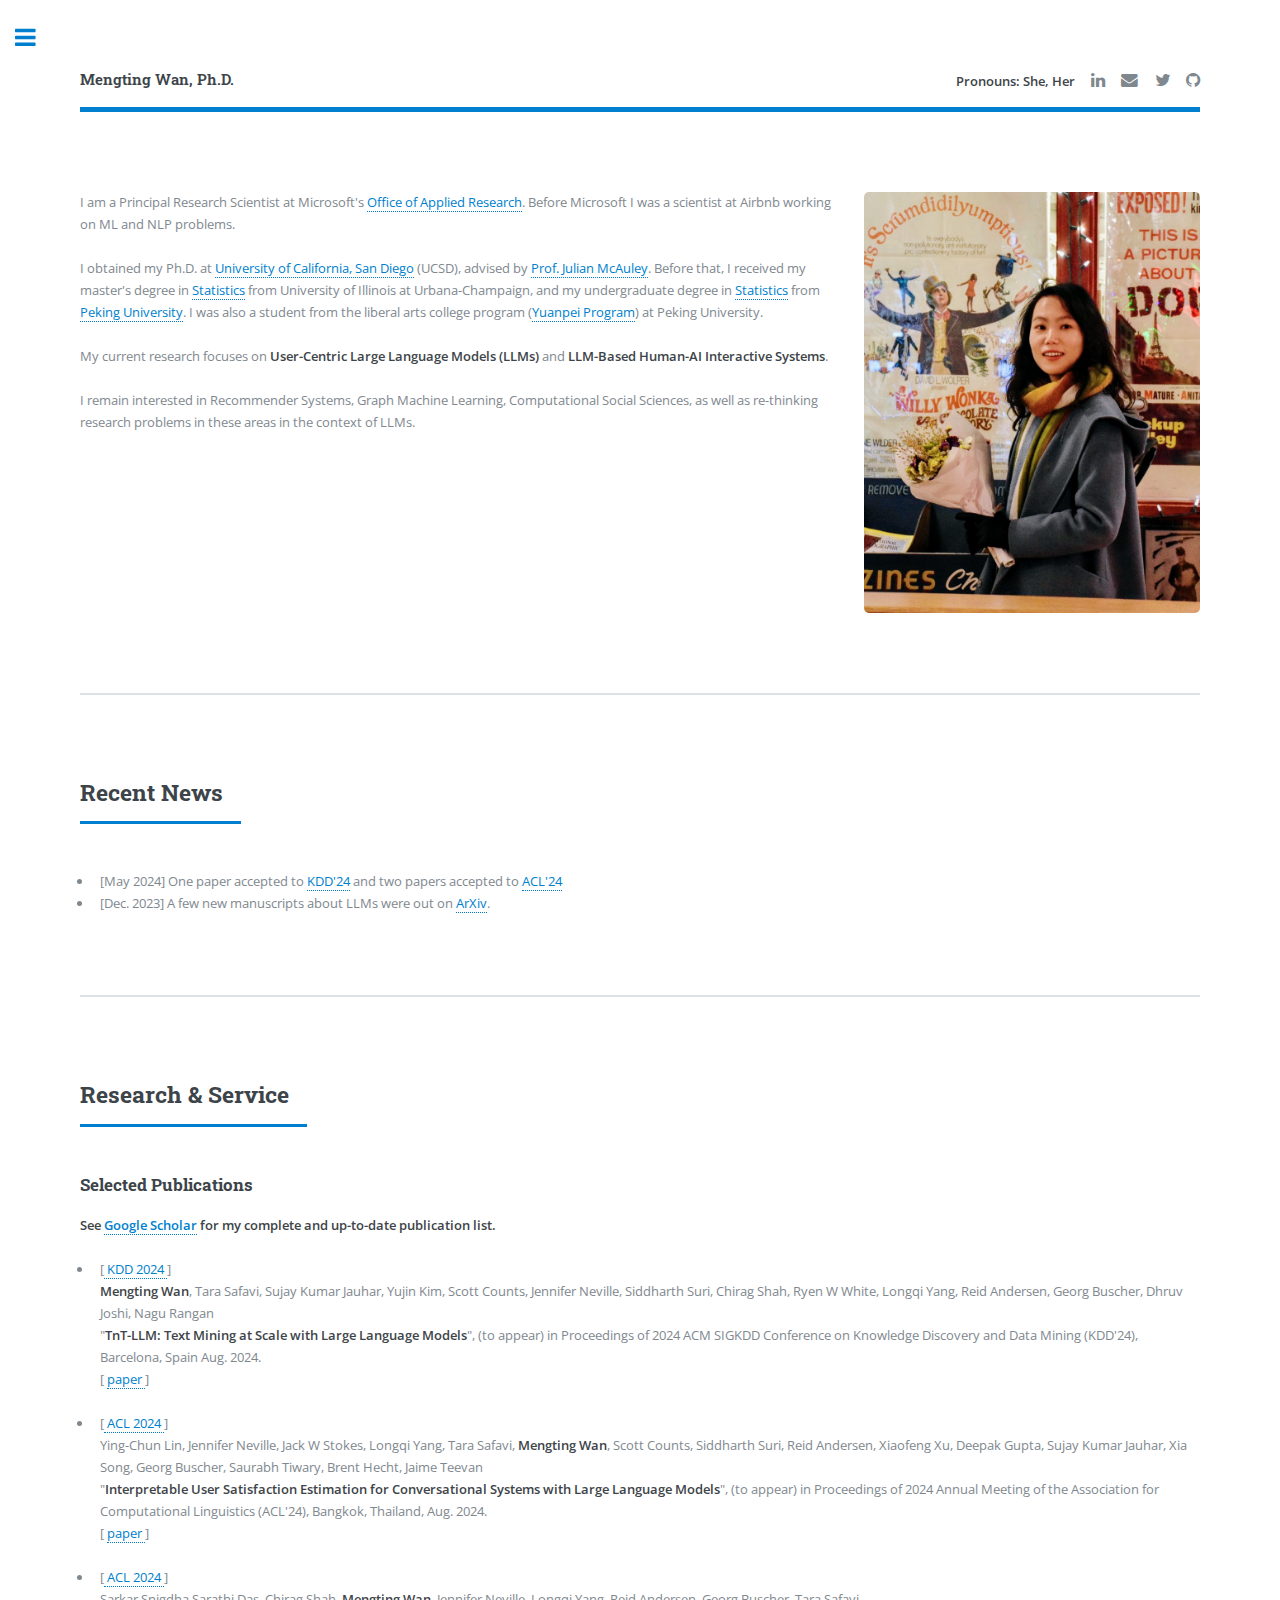
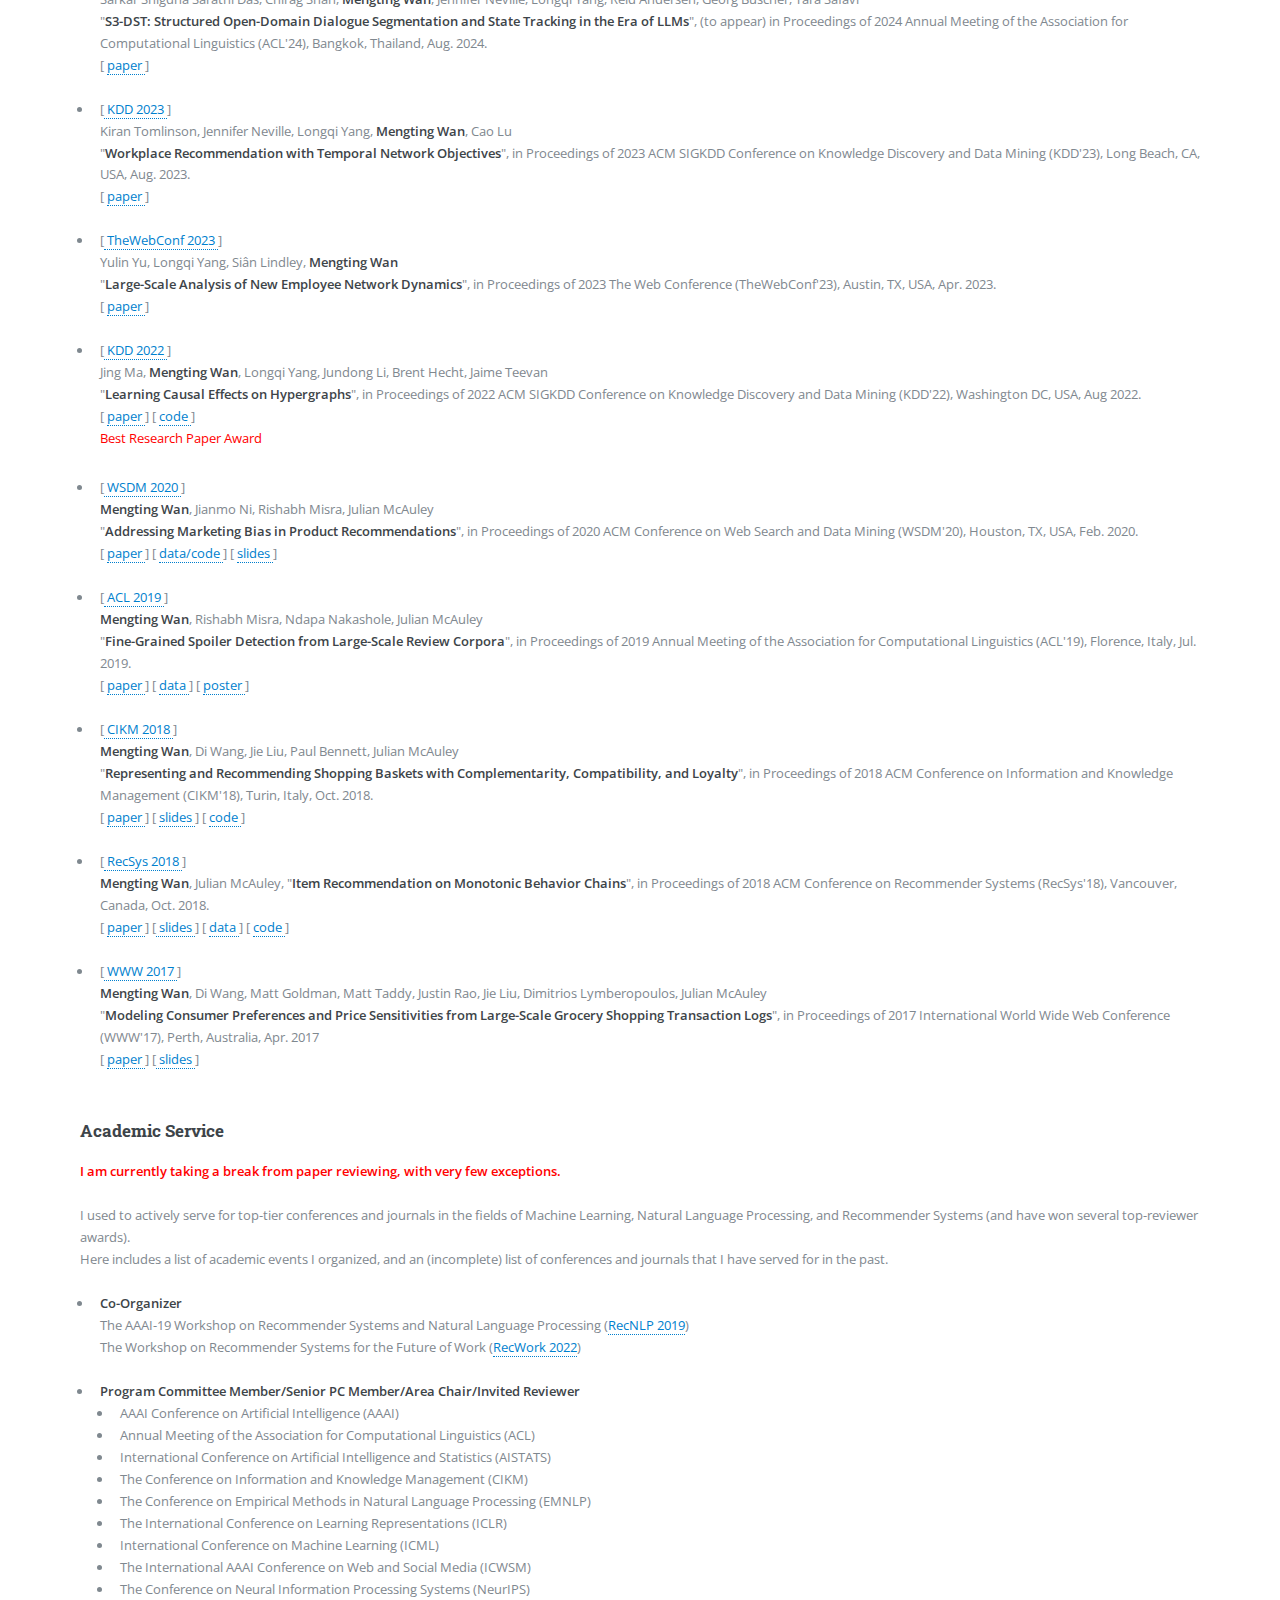
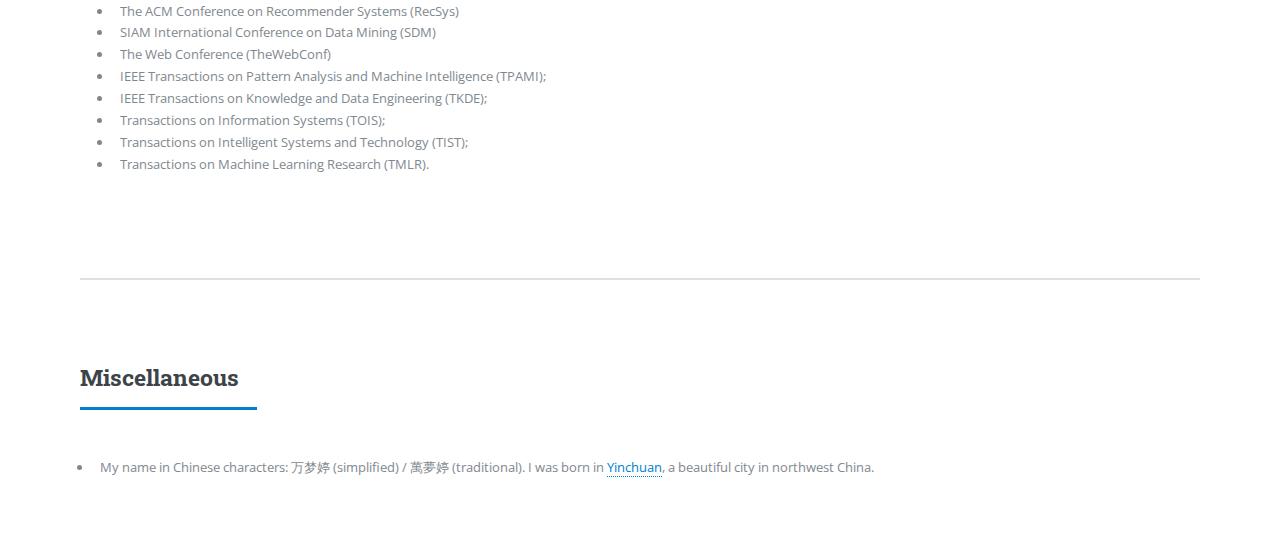
==== commit a326aa76: "update webpage" ====
--- a/index.html
+++ b/index.html
@@ -37,7 +37,7 @@
 				<section id="banner">
 
 					<div class="content">
-						I am a Senior Research Scientist at Microsoft's <a href="https://www.microsoft.com/en-us/research/group/office-of-applied-research/">Office of Applied Research</a>. 
+						I am a Principal Research Scientist at Microsoft's <a href="https://www.microsoft.com/en-us/research/group/office-of-applied-research/">Office of Applied Research</a>. 
 						Before Microsoft I was a scientist at Airbnb working on ML and NLP problems. 
 						<br><br />
 						I obtained my Ph.D. at <a href="http://ai.ucsd.edu/">University of California, San Diego</a>
@@ -66,9 +66,8 @@
 						<h2>Recent News</h2>
 					</header>
 					<ul>
+						<li> [May 2024] One paper accepted to <a href="https://kdd2024.kdd.org/">KDD'24</a> and two papers accepted to <a href="https://2024.aclweb.org/">ACL'24</a></li>
 						<li> [Dec. 2023] A few new manuscripts about LLMs were out on <a href="https://arxiv.org/search/cs?query=Wan%2C+Mengting&searchtype=author&abstracts=show&order=-announced_date_first&size=50">ArXiv</a>.</li>
-						<li> [May 2023] <strong style="color:rgb(255,0,0);">The Goodreads datasets were moved!</strong> Please see our new <a href="https://mengtingwan.github.io/data/goodreads.html">project webpage</a> on how to download the datasets.</li>
-						<li> [May 2023] Two papers about <a href="https://dl.acm.org/doi/abs/10.1145/3580305.3599932">Recommender Systems for Organizations</a> accepted to <a href="https://kdd.org/kdd2023/">KDD 2023</a> and <a href="https://dl.acm.org/journal/tors">ACM TORS</a>.</li>
 					</ul>
 				</section>
 
@@ -82,50 +81,53 @@
 					<br><br>
 
 					<ul>
+						<li> [<a href="https://kdd.org/kdd2024/"> KDD 2024 </a>] <br>
+							<strong>Mengting Wan</strong>, Tara Safavi, Sujay Kumar Jauhar, Yujin Kim, Scott Counts, Jennifer Neville, Siddharth Suri, Chirag Shah, Ryen W White, Longqi Yang, Reid Andersen, Georg Buscher, Dhruv Joshi, Nagu Rangan <br>
+							"<b>TnT-LLM: Text Mining at Scale with Large Language Models</b>", (to appear) in Proceedings of 2024 ACM SIGKDD Conference on Knowledge Discovery and Data Mining (KDD'24), Barcelona, Spain Aug. 2024. <br>
+							[ <a href="https://arxiv.org/abs/2403.12173"> paper </a>]
+							<br><br>
+						</li>
+
+						<li>[<a href="https://2024.aclweb.org/"> ACL 2024 </a>] <br>
+							Ying-Chun Lin, Jennifer Neville, Jack W Stokes, Longqi Yang, Tara Safavi, <strong>Mengting Wan</strong>, Scott Counts, Siddharth Suri, Reid Andersen, Xiaofeng Xu, Deepak Gupta, Sujay Kumar Jauhar, Xia Song, Georg Buscher, Saurabh Tiwary, Brent Hecht, Jaime Teevan <br>
+							"<b>Interpretable User Satisfaction Estimation for Conversational Systems with Large Language Models</b>", (to appear) in Proceedings of
+							2024 Annual Meeting of the Association for Computational Linguistics (ACL'24), Bangkok, Thailand, Aug. 2024. <br>
+							[ <a href="https://arxiv.org/abs/2403.12388"> paper </a> ] <br>
+							<br>
+						</li>
+
+						<li>[<a href="https://2024.aclweb.org/"> ACL 2024 </a>] <br>
+							Sarkar Snigdha Sarathi Das, Chirag Shah, <strong>Mengting Wan</strong>, Jennifer Neville, Longqi Yang, Reid Andersen, Georg Buscher, Tara Safavi <br>
+							"<b>S3-DST: Structured Open-Domain Dialogue Segmentation and State Tracking in the Era of LLMs</b>", (to appear) in Proceedings of
+							2024 Annual Meeting of the Association for Computational Linguistics (ACL'24), Bangkok, Thailand, Aug. 2024. <br>
+							[ <a href="https://arxiv.org/abs/2309.08827"> paper </a> ] <br>
+							<br>
+						</li>
+
 						<li> [<a href="https://kdd.org/kdd2023/"> KDD 2023 </a>] <br>
-							Kiran Tomlinson, Jennifer Neville, Longqi Yang, <strong>Mengting Wan</strong>, Cao Lu,
+							Kiran Tomlinson, Jennifer Neville, Longqi Yang, <strong>Mengting Wan</strong>, Cao Lu <br>
 							"<b>Workplace Recommendation with Temporal Network Objectives</b>", in Proceedings of 2023 ACM SIGKDD Conference on Knowledge Discovery and Data Mining (KDD'23), Long Beach, CA, USA, Aug. 2023. <br>
 							[ <a href="https://dl.acm.org/doi/abs/10.1145/3580305.3599932"> paper </a>]
 							<br><br>
 						</li>
 
-						<li> [<a href="https://dl.acm.org/toc/tors/2023/1/3"> ACM Transactions on Recommender Systems </a>] <br>
-							Kiran Tomlinson, <strong>Mengting Wan</strong>, Cao Lu, Brent Hecht, Jaime Teevan, Longqi Yang, "<b>Targeted Training for Multi-organization Recommendation</b>", Recommender Systems 1, no. 3 (2023): 1.
-							[ <a href="https://www.cs.cornell.edu/~kt/publication/2023-tomlinson-targeted-training/2023-tomlinson-targeted-training.pdf"> paper </a>]
-							<br><br>
-						</li>
-
 						<li>[<a href="https://www2023.thewebconf.org/"> TheWebConf 2023 </a>]<br>
-							Yulin Yu, Longqi Yang, Siân Lindley, <strong>Mengting Wan</strong>,
+							Yulin Yu, Longqi Yang, Siân Lindley, <strong>Mengting Wan</strong> <br>
 							"<b>Large-Scale Analysis of New Employee Network Dynamics</b>", in Proceedings of 2023 The Web Conference (TheWebConf'23), Austin, TX, USA, Apr. 2023. <br>
 							[ <a href="https://www.microsoft.com/en-us/research/publication/large-scale-analysis-of-new-employee-network-dynamics/"> paper </a>] <br>
 							<br>
 						</li>						
 						<li>[<a href="https://kdd.org/kdd2022/"> KDD 2022 </a>]<br>
-							Jing Ma, <strong>Mengting Wan</strong>, Longqi Yang, Jundong Li, Brent Hecht, Jaime Teevan,
+							Jing Ma, <strong>Mengting Wan</strong>, Longqi Yang, Jundong Li, Brent Hecht, Jaime Teevan <br>
 							"<b>Learning Causal Effects on Hypergraphs</b>", in Proceedings of 2022 ACM SIGKDD
 							Conference on Knowledge Discovery and Data Mining (KDD'22), Washington DC, USA, Aug 2022. <br>
 							[ <a href="https://arxiv.org/pdf/2207.04049.pdf"> paper </a>] [ <a href="https://github.com/jma712/HyperSCI"> code </a>] 
 							<p style="color:rgb(255,0,0);">Best Research Paper Award</p>
-
-						</li>
-						<!-- <li>[<a href="https://www.wsdm-conference.org/2022/"> WSDM 2022 </a>]<br>
-							Jing Ma, Ruocheng Guo, <strong>Mengting Wan</strong>, Longqi Yang, Aidong Zhang, Jundong Li,
-							"<b>Learning Fair Node Representations with Graph Counterfactual Fairness</b>", in Proceedings of 2022 ACM Conference on
-							Web Search and Data Mining (WSDM'22), Phoenix, AZ, USA, Feb. 2022. <br>
-							[ <a href="https://arxiv.org/pdf/2201.03662.pdf"> paper </a>] <br>
-							<br>
-						</li> -->
-						<!-- <li>[<a href="https://www.siam.org/conferences/cm/conference/sdm20"> SDM 2020 </a>]<br>
-							Zhiwei Liu, <strong>Mengting Wan</strong>, Stephen Guo, Kannan Achan, Philip S. Yu,
-							"<b>BasConv: Aggregating Heterogeneous Interactions for Basket Recommendation with Graph
-								Convolutional Neural Network</b>", in Proceedings of 2020 SIAM International Conference
-							on Data Mining (SDM'20), Cincinnati, OH, USA, May 2020. <br>
-							[ <a href="https://arxiv.org/pdf/2001.09900v1.pdf"> paper </a>] <br>
-							<br>
-						</li> -->
+						</li>
+						
 						<li>[<a href="http://www.wsdm-conference.org/2020/"> WSDM 2020 </a>]<br>
-							<strong>Mengting Wan</strong>, Jianmo Ni, Rishabh Misra, Julian McAuley, "<b>Addressing
+							<strong>Mengting Wan</strong>, Jianmo Ni, Rishabh Misra, Julian McAuley <br> 
+							"<b>Addressing
 								Marketing Bias in Product Recommendations</b>", in Proceedings of 2020 ACM Conference on
 							Web Search and Data Mining (WSDM'20), Houston, TX, USA, Feb. 2020. <br>
 							[ <a href="paper/wsdm20_mwan.pdf"> paper </a> ] [ <a
@@ -133,16 +135,9 @@
 								href="paper/wsdm20_mwan_slides.pdf"> slides </a> ] <br>
 							<br>
 						</li>
-						<!-- <li>[<a href="http://www.cikm2019.net/"> CIKM 2019 </a>] <br>
-							An Yan, Shuo Cheng, Wang-Cheng Kang, <strong>Mengting Wan</strong>, Julian McAuley, "<b>2D
-								Convolutional Neural Networks for Sequential Recommendation</b>", in Proceedings of 2019
-							ACM Conference on Information and Knowledge Management (CIKM'19), Beijing, China, Nov. 2019.
-							<br>
-							[<a href="https://arxiv.org/pdf/1908.09972.pdf"> paper </a>] <br>
-							<br>
-						</li> -->
+
 						<li>[<a href="http://www.acl2019.org/EN/index.xhtml"> ACL 2019 </a>] <br>
-							<strong>Mengting Wan</strong>, Rishabh Misra, Ndapa Nakashole, Julian McAuley,
+							<strong>Mengting Wan</strong>, Rishabh Misra, Ndapa Nakashole, Julian McAuley <br>
 							"<b>Fine-Grained Spoiler Detection from Large-Scale Review Corpora</b>", in Proceedings of
 							2019 Annual Meeting of the Association for Computational Linguistics (ACL'19), Florence,
 							Italy, Jul. 2019. <br>
@@ -151,8 +146,9 @@
 								href="paper/acl19_mwan_poster.pdf"> poster </a> ] <br>
 							<br>
 						</li>
+
 						<li>[<a href="http://www.cikm2018.units.it/"> CIKM 2018 </a>] <br>
-							<strong>Mengting Wan</strong>, Di Wang, Jie Liu, Paul Bennett, Julian McAuley,
+							<strong>Mengting Wan</strong>, Di Wang, Jie Liu, Paul Bennett, Julian McAuley <br>
 							"<b>Representing and Recommending Shopping Baskets with Complementarity, Compatibility, and
 								Loyalty</b>", in Proceedings of 2018 ACM Conference on Information and Knowledge
 							Management (CIKM'18), Turin, Italy, Oct. 2018. <br>
@@ -160,14 +156,7 @@
 								slides </a> ] [ <a href="https://github.com/MengtingWan/grocery"> code </a>]<br>
 							<br>
 						</li>
-						<!-- <li>[<a href="http://www.cikm2018.units.it/"> CIKM 2018 </a>] <br>
-							Wang-Cheng Kang, <strong>Mengting Wan</strong>, Julian McAuley, "<b>Recommendation Through
-								Mixtures of Heterogeneous Item Relationships</b>", in Proceedings of 2018 ACM Conference
-							on Information and Knowledge Management (CIKM'18), Turin, Italy, Oct. 2018. <br>
-							[ <a href="paper/cikm18_wkang.pdf"> paper </a> ] [ <a
-								href="https://github.com/kang205/MoHR"> data/code </a> ] <br>
-							<br>
-						</li> -->
+						
 						<li>[<a href="https://recsys.acm.org/recsys18/"> RecSys 2018 </a>] <br>
 							<strong>Mengting Wan</strong>, Julian McAuley, "<b>Item Recommendation on Monotonic Behavior
 								Chains</b>", in Proceedings of 2018 ACM Conference on Recommender Systems (RecSys'18),
@@ -177,74 +166,18 @@
 							</a>] [ <a href="https://github.com/MengtingWan/chainRec"> code </a> ] <br>
 							<br>
 						</li>
-						<!-- <li>[<a href="https://recsys.acm.org/recsys18/"> RecSys 2018 </a>] <br>
-							Rishabh Misra, <strong>Mengting Wan</strong>, Julian McAuley, "<b>Decomposing Fit Semantics
-								for Product Size Recommendation in Metric Spaces</b>", in Proceedings of 2018 ACM
-							Conference on Recommender Systems (RecSys'18), Vancouver, Canada, Oct. 2018. <br>
-							[ <a href="paper/recsys18_rmisra.pdf"> paper </a> ] [ <a
-								href="https://www.kaggle.com/rmisra/clothing-fit-dataset-for-size-recommendation"> data
-							</a> ] <br>
-							<br>
-						</li>
-						<li>[<a href="http://www.siam.org/meetings/sdm18/"> SDM 2018 </a>] <br>
-							<strong>Mengting Wan</strong>, Julian McAuley, "<b>One-Class Recommendation With Asymmetric
-								Textual Feedback</b>", in Proceedings of 2018 SIAM International Conference on Data
-							Mining (SDM'18), San Diego, CA, USA, May 2018. <br>
-							[ <a href="paper/sdm18_mwan.pdf">paper </a>] [<a href="paper/sdm18_mwan_slides.pdf"> slides
-							</a>]<br>
-							<br>
-						</li> -->
 
 						<li>[<a href="http://www.www2017.com.au/"> WWW 2017 </a>] <br>
 							<strong>Mengting Wan</strong>, Di Wang, Matt Goldman, Matt Taddy, Justin Rao, Jie Liu,
-							Dimitrios Lymberopoulos, Julian McAuley, "<b>Modeling Consumer Preferences and Price
+							Dimitrios Lymberopoulos, Julian McAuley <br> 
+							"<b>Modeling Consumer Preferences and Price
 								Sensitivities from Large-Scale Grocery Shopping Transaction Logs</b>", in Proceedings of
 							2017 International World Wide Web Conference (WWW'17), Perth, Australia, Apr. 2017 <br>
 							[ <a href="paper/www17_mwan.pdf">paper </a>] [<a href="paper/www17_mwan_slides.pdf"> slides
 							</a>]<br>
 							<br>
 						</li>
-						<!-- <li>[<a href="http://icdm2016.eurecat.org/"> ICDM 2016 </a>] <br>
-							<strong>Mengting Wan</strong>, Julian McAuley, "<b>Modeling Ambiguity, Subjectivity, and
-								Diverging Viewpoints in Opinion Question Answering Systems</b>", in Proceedings of 2016
-							IEEE International Conference on Data Mining (ICDM'16), Barcelona, Spain, Dec. 2016 <br>
-							[<a href="paper/icdm16_mwan.pdf"> paper </a>] [<a
-								href="http://jmcauley.ucsd.edu/data/amazon/qa/"> data </a>] [<a
-								href="paper/icdm16_mwan_slides.pdf"> slides </a>]<br>
-							<br>
-						</li>
-
-						<li>[<a href="http://www.kdd.org/kdd2016/"> KDD 2016 </a>] <br>
-							<strong>Mengting Wan</strong>, Xiangyu Chen, Lance Kaplan, Jiawei Han, Jing Gao, Bo Zhao,
-							"<b>From Truth Discovery to Trustworthy Opinion Discovery: An Uncertainty-Aware Quantitative
-								Modeling Approach</b>", in Proceedings of 2016 ACM SIGKDD Conference on Knowledge
-							Discovery and Data Mining (KDD'16), San Francisco, CA, USA, Aug. 2016 <br>
-							[<a href="paper/kdd16_mwan.pdf"> paper </a>] [<a href="paper/kdd16_mwan_poster.pdf"> poster
-							</a>] [<a href="https://github.com/MengtingWan/KDEm"> code </a>]<br>
-							<br>
-						</li>
-
-						<li>[<a href="http://www.siam.org/meetings/sdm15/"> SDM 2015 </a>] <br>
-							<strong>Mengting Wan</strong>, Yunbo Ouyang, Lance Kaplan, Jiawei Han, "<b>Graph Regularized
-								Meta-path Based Transductive Regression in Heterogeneous Information Network</b>", in
-							Proceedings of 2015 SIAM International Conference on Data Mining (SDM'15), Vancouver,
-							Canada, Apr. 2015. <br>
-							[<a href="paper/sdm15_mwan.pdf"> paper </a>] [<a href="paper/sdm15_mwan_poster.pdf"> poster
-							</a>] [<a href="paper/sdm15_mwan_supplement.pdf"> supplementary material </a>] <br>
-							<br>
-						</li> -->
-					</ul>
-					<!-- <h3>Workshop Publications</h3>
-					<ul>
-						<li>[<a href="https://sites.google.com/view/deep-dial-2019/"> DEEP-DIAL 2019 </a>] <br>
-							<strong>Mengting Wan</strong>, Cindy Chen, "<b>Beyond 'How may I help you?': Assisting
-								Customer Service Agents with Proactive Responses</b>", AAAI Workshop on Reasoning and
-							Learning for Human-Machine Dialogues (DEEP-DIAL'19), Honolulu, USA, Feb. 2019. <br>
-							[<a href="https://arxiv.org/pdf/1811.10686.pdf"> paper </a>] <br>
-							<br>
-						</li>
-
-					</ul> -->
+					</ul>
 					<h3>Academic Service</h3>
 					<strong style="color:rgb(255,0,0);">I am currently taking a break from paper reviewing, with very few exceptions.</strong> <br>
 					<br>
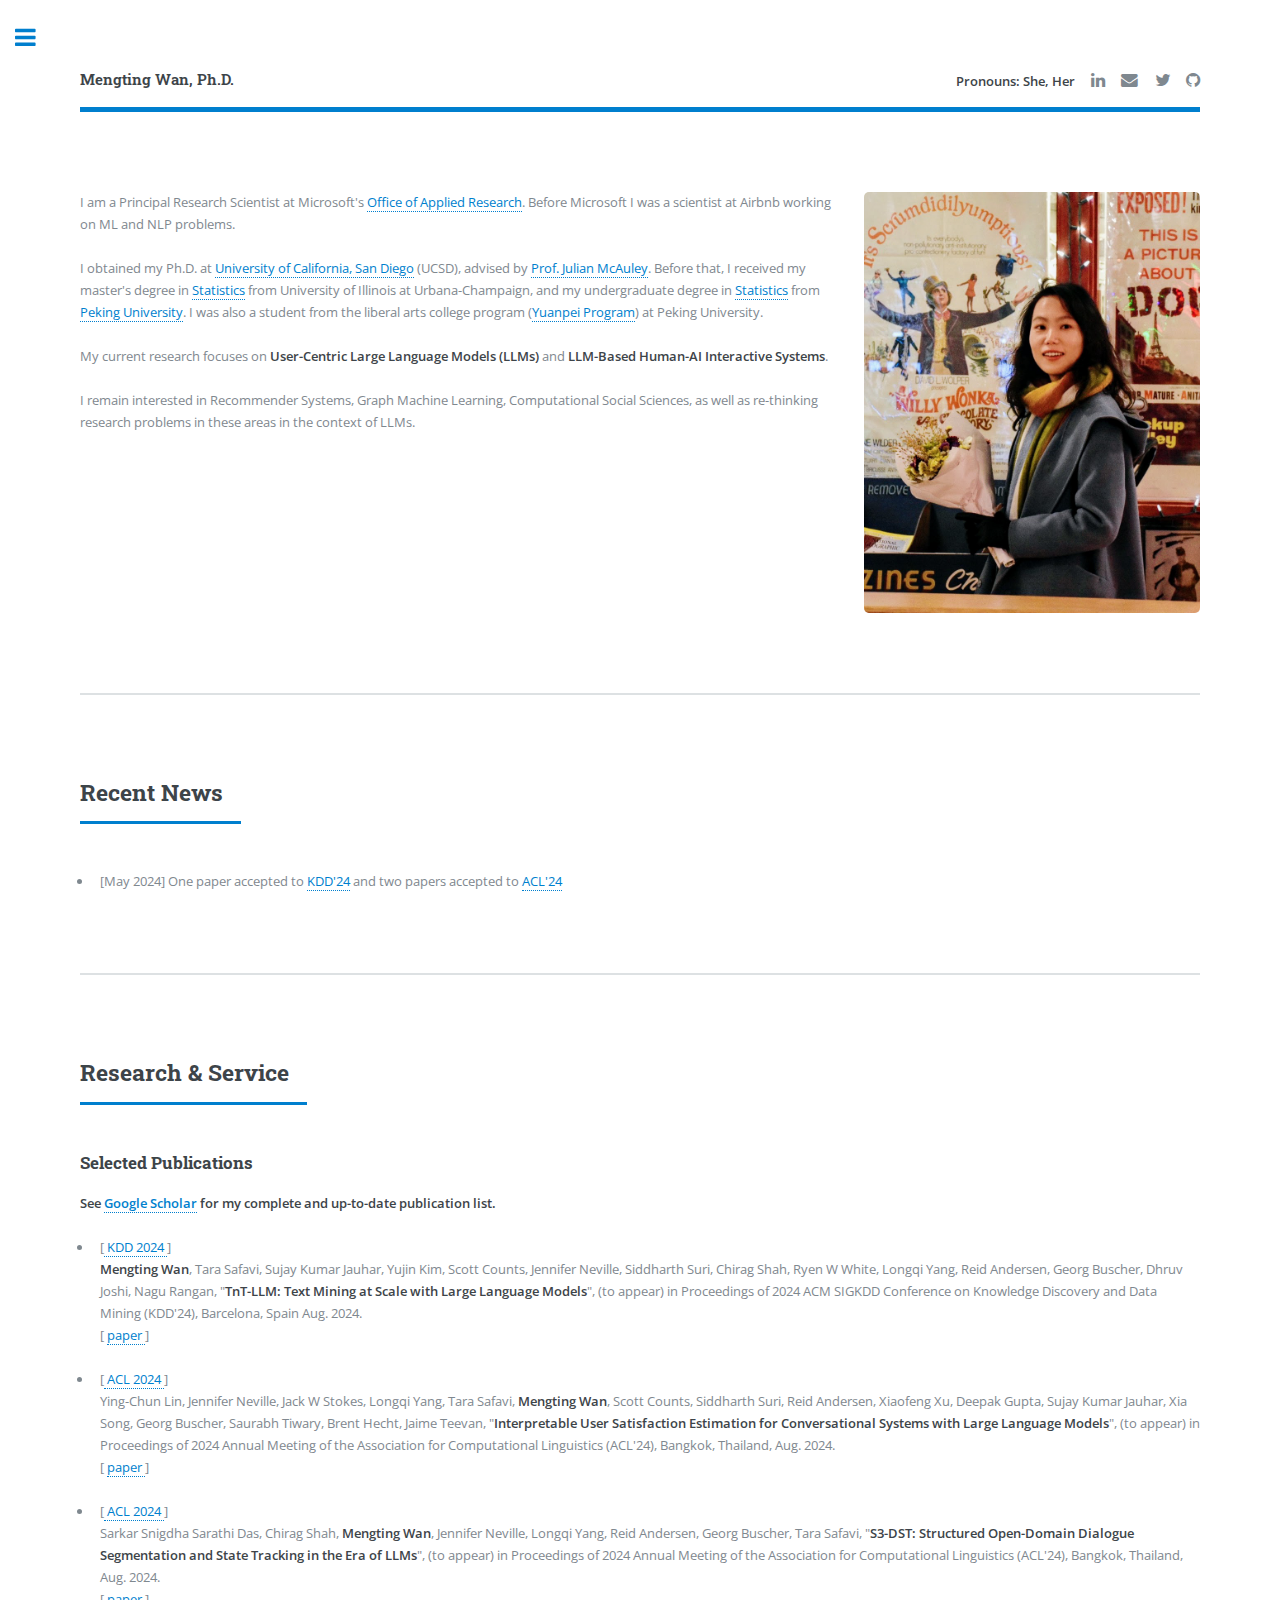
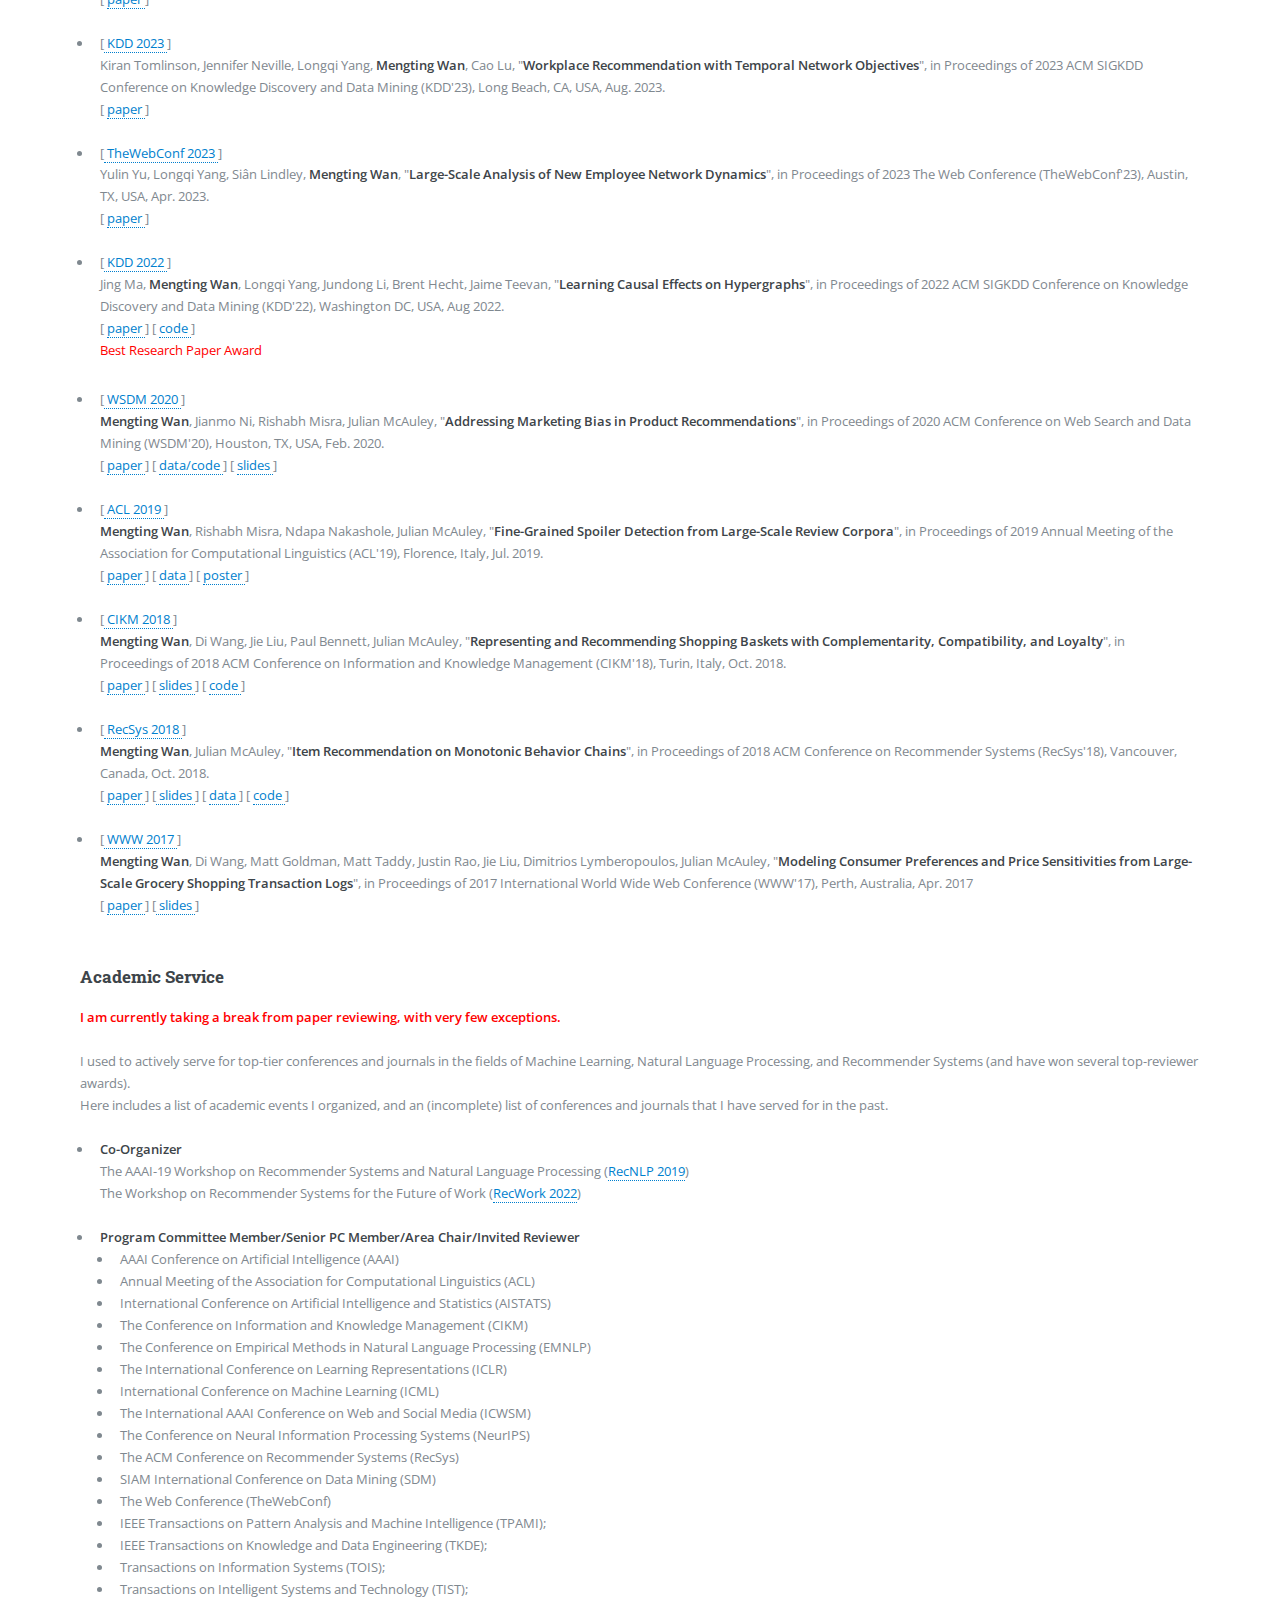
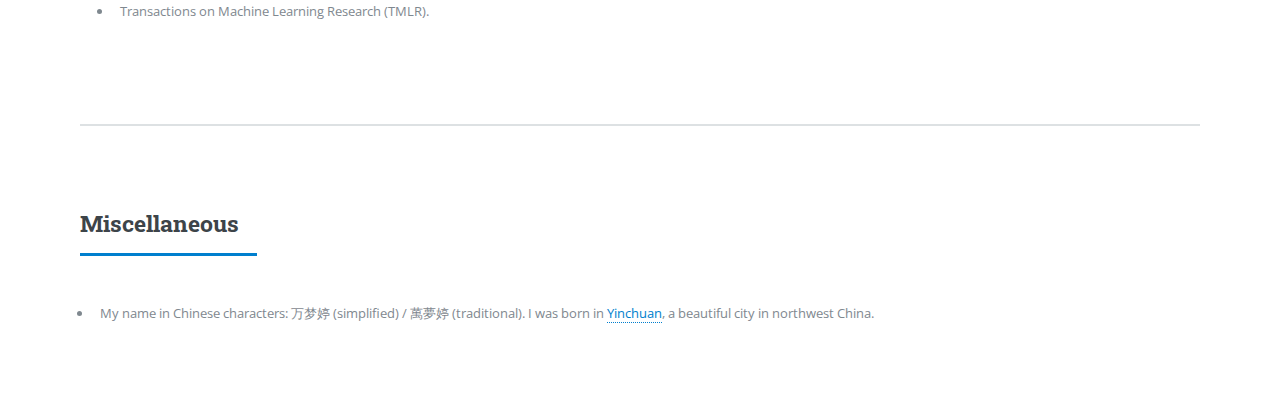
==== commit 8eaff683: "update webpage" ====
--- a/index.html
+++ b/index.html
@@ -67,7 +67,6 @@
 					</header>
 					<ul>
 						<li> [May 2024] One paper accepted to <a href="https://kdd2024.kdd.org/">KDD'24</a> and two papers accepted to <a href="https://2024.aclweb.org/">ACL'24</a></li>
-						<li> [Dec. 2023] A few new manuscripts about LLMs were out on <a href="https://arxiv.org/search/cs?query=Wan%2C+Mengting&searchtype=author&abstracts=show&order=-announced_date_first&size=50">ArXiv</a>.</li>
 					</ul>
 				</section>
 
@@ -82,14 +81,14 @@
 
 					<ul>
 						<li> [<a href="https://kdd.org/kdd2024/"> KDD 2024 </a>] <br>
-							<strong>Mengting Wan</strong>, Tara Safavi, Sujay Kumar Jauhar, Yujin Kim, Scott Counts, Jennifer Neville, Siddharth Suri, Chirag Shah, Ryen W White, Longqi Yang, Reid Andersen, Georg Buscher, Dhruv Joshi, Nagu Rangan <br>
+							<strong>Mengting Wan</strong>, Tara Safavi, Sujay Kumar Jauhar, Yujin Kim, Scott Counts, Jennifer Neville, Siddharth Suri, Chirag Shah, Ryen W White, Longqi Yang, Reid Andersen, Georg Buscher, Dhruv Joshi, Nagu Rangan, 
 							"<b>TnT-LLM: Text Mining at Scale with Large Language Models</b>", (to appear) in Proceedings of 2024 ACM SIGKDD Conference on Knowledge Discovery and Data Mining (KDD'24), Barcelona, Spain Aug. 2024. <br>
 							[ <a href="https://arxiv.org/abs/2403.12173"> paper </a>]
 							<br><br>
 						</li>
 
 						<li>[<a href="https://2024.aclweb.org/"> ACL 2024 </a>] <br>
-							Ying-Chun Lin, Jennifer Neville, Jack W Stokes, Longqi Yang, Tara Safavi, <strong>Mengting Wan</strong>, Scott Counts, Siddharth Suri, Reid Andersen, Xiaofeng Xu, Deepak Gupta, Sujay Kumar Jauhar, Xia Song, Georg Buscher, Saurabh Tiwary, Brent Hecht, Jaime Teevan <br>
+							Ying-Chun Lin, Jennifer Neville, Jack W Stokes, Longqi Yang, Tara Safavi, <strong>Mengting Wan</strong>, Scott Counts, Siddharth Suri, Reid Andersen, Xiaofeng Xu, Deepak Gupta, Sujay Kumar Jauhar, Xia Song, Georg Buscher, Saurabh Tiwary, Brent Hecht, Jaime Teevan, 
 							"<b>Interpretable User Satisfaction Estimation for Conversational Systems with Large Language Models</b>", (to appear) in Proceedings of
 							2024 Annual Meeting of the Association for Computational Linguistics (ACL'24), Bangkok, Thailand, Aug. 2024. <br>
 							[ <a href="https://arxiv.org/abs/2403.12388"> paper </a> ] <br>
@@ -97,7 +96,7 @@
 						</li>
 
 						<li>[<a href="https://2024.aclweb.org/"> ACL 2024 </a>] <br>
-							Sarkar Snigdha Sarathi Das, Chirag Shah, <strong>Mengting Wan</strong>, Jennifer Neville, Longqi Yang, Reid Andersen, Georg Buscher, Tara Safavi <br>
+							Sarkar Snigdha Sarathi Das, Chirag Shah, <strong>Mengting Wan</strong>, Jennifer Neville, Longqi Yang, Reid Andersen, Georg Buscher, Tara Safavi, 
 							"<b>S3-DST: Structured Open-Domain Dialogue Segmentation and State Tracking in the Era of LLMs</b>", (to appear) in Proceedings of
 							2024 Annual Meeting of the Association for Computational Linguistics (ACL'24), Bangkok, Thailand, Aug. 2024. <br>
 							[ <a href="https://arxiv.org/abs/2309.08827"> paper </a> ] <br>
@@ -105,20 +104,20 @@
 						</li>
 
 						<li> [<a href="https://kdd.org/kdd2023/"> KDD 2023 </a>] <br>
-							Kiran Tomlinson, Jennifer Neville, Longqi Yang, <strong>Mengting Wan</strong>, Cao Lu <br>
+							Kiran Tomlinson, Jennifer Neville, Longqi Yang, <strong>Mengting Wan</strong>, Cao Lu, 
 							"<b>Workplace Recommendation with Temporal Network Objectives</b>", in Proceedings of 2023 ACM SIGKDD Conference on Knowledge Discovery and Data Mining (KDD'23), Long Beach, CA, USA, Aug. 2023. <br>
 							[ <a href="https://dl.acm.org/doi/abs/10.1145/3580305.3599932"> paper </a>]
 							<br><br>
 						</li>
 
 						<li>[<a href="https://www2023.thewebconf.org/"> TheWebConf 2023 </a>]<br>
-							Yulin Yu, Longqi Yang, Siân Lindley, <strong>Mengting Wan</strong> <br>
+							Yulin Yu, Longqi Yang, Siân Lindley, <strong>Mengting Wan</strong>, 
 							"<b>Large-Scale Analysis of New Employee Network Dynamics</b>", in Proceedings of 2023 The Web Conference (TheWebConf'23), Austin, TX, USA, Apr. 2023. <br>
 							[ <a href="https://www.microsoft.com/en-us/research/publication/large-scale-analysis-of-new-employee-network-dynamics/"> paper </a>] <br>
 							<br>
 						</li>						
 						<li>[<a href="https://kdd.org/kdd2022/"> KDD 2022 </a>]<br>
-							Jing Ma, <strong>Mengting Wan</strong>, Longqi Yang, Jundong Li, Brent Hecht, Jaime Teevan <br>
+							Jing Ma, <strong>Mengting Wan</strong>, Longqi Yang, Jundong Li, Brent Hecht, Jaime Teevan, 
 							"<b>Learning Causal Effects on Hypergraphs</b>", in Proceedings of 2022 ACM SIGKDD
 							Conference on Knowledge Discovery and Data Mining (KDD'22), Washington DC, USA, Aug 2022. <br>
 							[ <a href="https://arxiv.org/pdf/2207.04049.pdf"> paper </a>] [ <a href="https://github.com/jma712/HyperSCI"> code </a>] 
@@ -126,7 +125,7 @@
 						</li>
 						
 						<li>[<a href="http://www.wsdm-conference.org/2020/"> WSDM 2020 </a>]<br>
-							<strong>Mengting Wan</strong>, Jianmo Ni, Rishabh Misra, Julian McAuley <br> 
+							<strong>Mengting Wan</strong>, Jianmo Ni, Rishabh Misra, Julian McAuley, 
 							"<b>Addressing
 								Marketing Bias in Product Recommendations</b>", in Proceedings of 2020 ACM Conference on
 							Web Search and Data Mining (WSDM'20), Houston, TX, USA, Feb. 2020. <br>
@@ -137,7 +136,7 @@
 						</li>
 
 						<li>[<a href="http://www.acl2019.org/EN/index.xhtml"> ACL 2019 </a>] <br>
-							<strong>Mengting Wan</strong>, Rishabh Misra, Ndapa Nakashole, Julian McAuley <br>
+							<strong>Mengting Wan</strong>, Rishabh Misra, Ndapa Nakashole, Julian McAuley, 
 							"<b>Fine-Grained Spoiler Detection from Large-Scale Review Corpora</b>", in Proceedings of
 							2019 Annual Meeting of the Association for Computational Linguistics (ACL'19), Florence,
 							Italy, Jul. 2019. <br>
@@ -148,7 +147,7 @@
 						</li>
 
 						<li>[<a href="http://www.cikm2018.units.it/"> CIKM 2018 </a>] <br>
-							<strong>Mengting Wan</strong>, Di Wang, Jie Liu, Paul Bennett, Julian McAuley <br>
+							<strong>Mengting Wan</strong>, Di Wang, Jie Liu, Paul Bennett, Julian McAuley, 
 							"<b>Representing and Recommending Shopping Baskets with Complementarity, Compatibility, and
 								Loyalty</b>", in Proceedings of 2018 ACM Conference on Information and Knowledge
 							Management (CIKM'18), Turin, Italy, Oct. 2018. <br>
@@ -169,7 +168,7 @@
 
 						<li>[<a href="http://www.www2017.com.au/"> WWW 2017 </a>] <br>
 							<strong>Mengting Wan</strong>, Di Wang, Matt Goldman, Matt Taddy, Justin Rao, Jie Liu,
-							Dimitrios Lymberopoulos, Julian McAuley <br> 
+							Dimitrios Lymberopoulos, Julian McAuley,  
 							"<b>Modeling Consumer Preferences and Price
 								Sensitivities from Large-Scale Grocery Shopping Transaction Logs</b>", in Proceedings of
 							2017 International World Wide Web Conference (WWW'17), Perth, Australia, Apr. 2017 <br>
@@ -207,63 +206,6 @@
 								<li>The ACM Conference on Recommender Systems (RecSys)</li>
 								<li>SIAM International Conference on Data Mining (SDM)</li>
 								<li>The Web Conference (TheWebConf)</li>
-								<!-- <li>AAAI: 
-									<a href="https://aaai.org/Conferences/AAAI-22/">2022</a>, 
-									<a href="https://aaai.org/Conferences/AAAI-21/">2021</a>, 
-									<a href="https://aaai.org/Conferences/AAAI-20/">2020</a>; 
-								</li>
-								<li>ACL: 
-									<a href="https://aclrollingreview.org/">Rolling Review</a>, 
-									<a href="https://2021.aclweb.org/">2021</a>;
-								</li>
-								<li>AISTATS: 
-									<a href="https://www.aistats.org/">2020</a>, 
-									<a href="https://www.aistats.org/aistats2019/">2019</a>; 
-								</li>								
-								<li>CIKM: 
-									<a href="https://www.cikm2021.org/">2021</a>, 
-									<a href="https://cikm2020.org/">2020</a>; 
-								</li>
-								<li>EMNLP: 
-									<a href="https://2021.emnlp.org/">2021</a>, 
-									<a href="https://2020.emnlp.org/">2020</a>; 
-								</li>
-								<li>ICLR: 
-									<a href="https://iclr.cc/Conferences/2022">2022</a>, 
-									<a href="https://iclr.cc/Conferences/2021">2021</a> (<a href="https://iclr.cc/Conferences/2021/Reviewers">Outstanding Reviewer</a>);
-								</li>
-								<li>ICML: 
-									<a href="https://icml.cc/Conferences/2021">2021</a>, 
-									<a href="https://icml.cc/Conferences/2020">2020</a> (Top Reviewer), 
-									<a href="https://icml.cc/Conferences/2019">2019</a>; </li>
-								<li>ICWSM: 
-									<a href="https://www.icwsm.org/2022/index.html">2022</a>, 
-									<a href="https://www.icwsm.org/2021/index.html">2021</a>, 
-									<a href="https://www.icwsm.org/2020/">2020</a>, 
-									<a href="https://www.icwsm.org/2019/">2019</a>; </li>
-								<li>NeurIPS: 
-									<a href="https://nips.cc/Conferences/2022">2022</a>, 
-									<a href="https://nips.cc/Conferences/2021">2021</a>, 
-									<a href="https://nips.cc/Conferences/2020/">2020</a>, 
-									<a href="https://nips.cc/Conferences/2019/">2019</a> (<a href="https://nips.cc/Conferences/2019/Reviewers">Top Reviewer</a>); </li>
-								<li>RecSys: 
-									<a href="http://recsys.acm.org/recsys21">2021</a>; 
-								</li>
-								<li>SDM: 
-									<a href="https://www.siam.org/conferences/cm/conference/sdm21">2021</a>, 
-									<a href="https://www.siam.org/conferences/cm/conference/sdm20">2020</a>, 
-									<a href="https://www.siam.org/conferences/cm/conference/sdm19">2019</a>; 
-								</li>
-								<li>TheWebConf:
-									<ul>
-										<li>Web and Conetent Analysis Track: 
-											<a href="https://www2022.thewebconf.org/cfp/research/wmca/">2022</a>; 
-										</li>
-										<li>Social Network Analysis and Graph Algorithms Track: 
-											<a href="https://www2022.thewebconf.org/cfp/research/sna/">2022</a>; 
-										</li>
-									</ul>
-								</li> -->
 								
 								<li>IEEE Transactions on Pattern Analysis and Machine Intelligence (TPAMI); </li>
 								<li>IEEE Transactions on Knowledge and Data Engineering (TKDE); </li>
@@ -361,7 +303,7 @@
 				</section>
 				<!-- Footer -->
 				<footer id="footer">
-					<p>Last modified on: Dec. 2023</p>
+					<p>Last modified on: May 2024</p>
 				</footer>
 
 			</div>
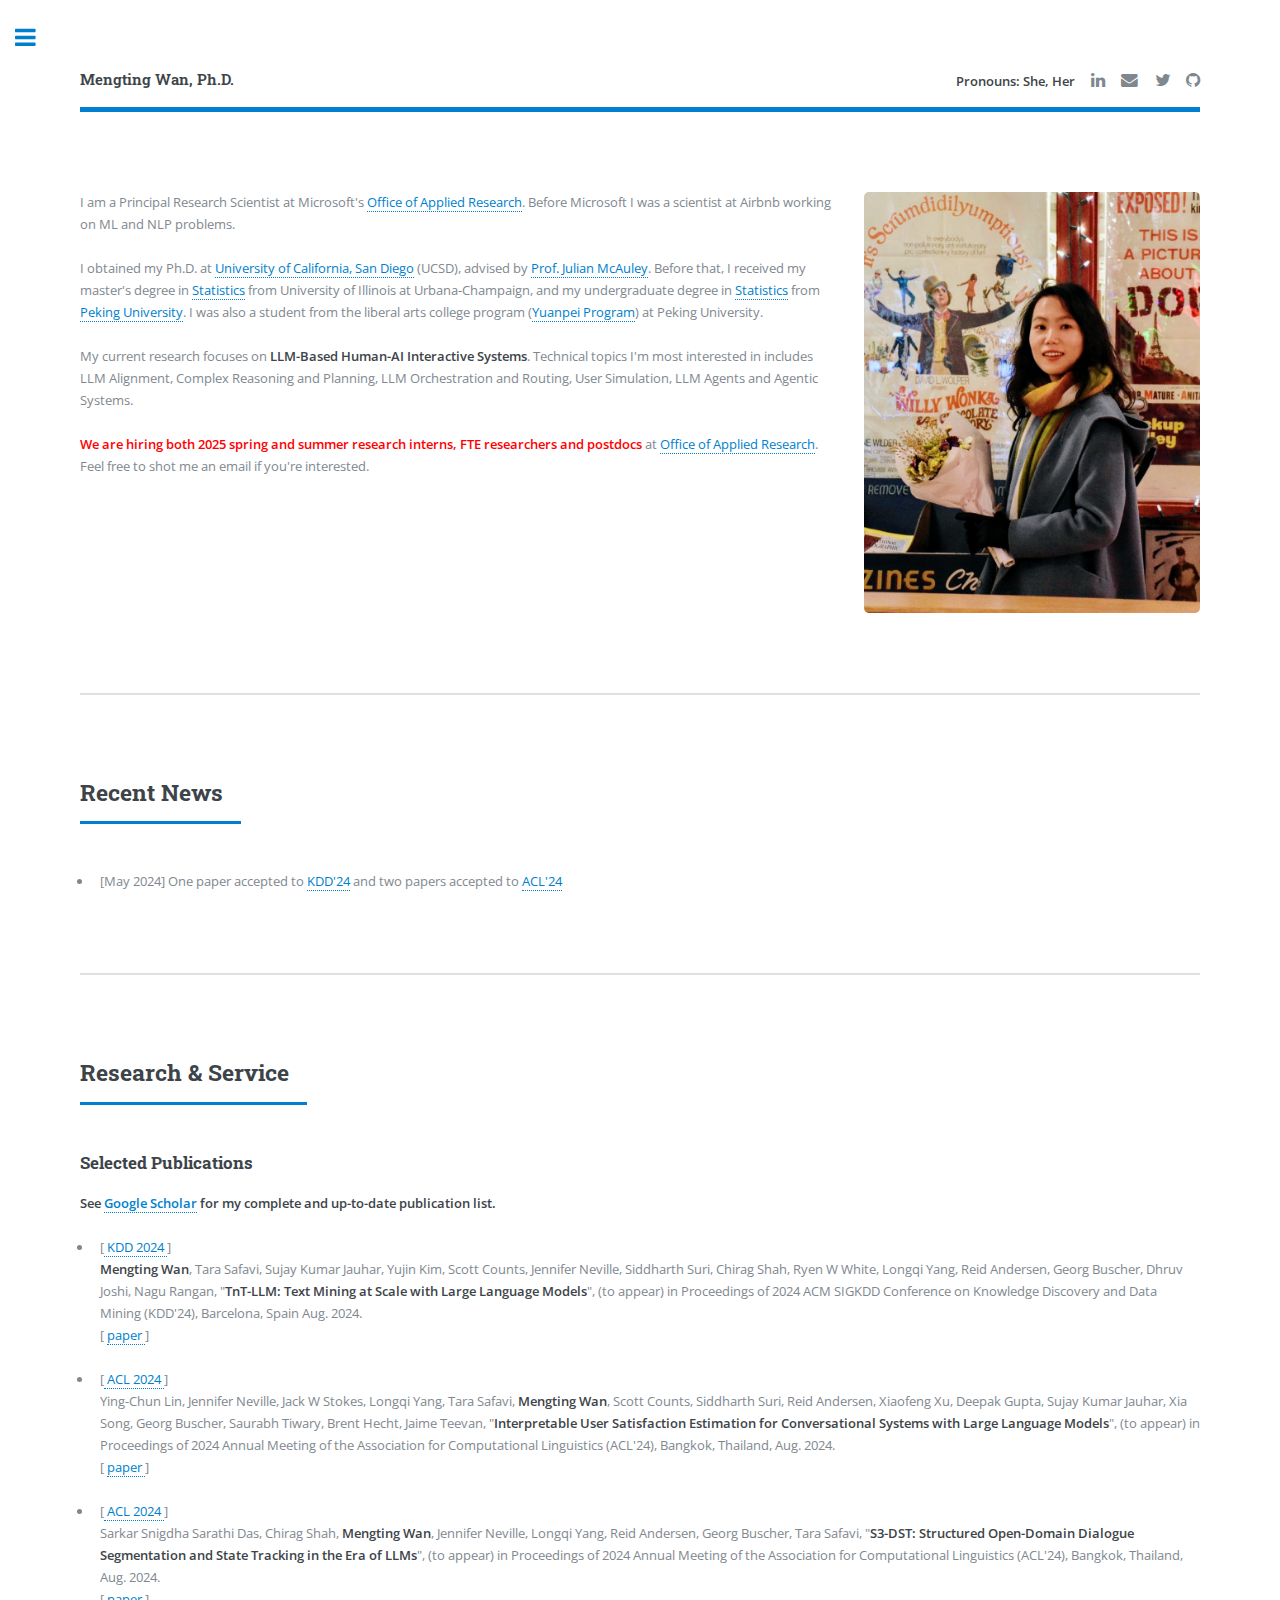
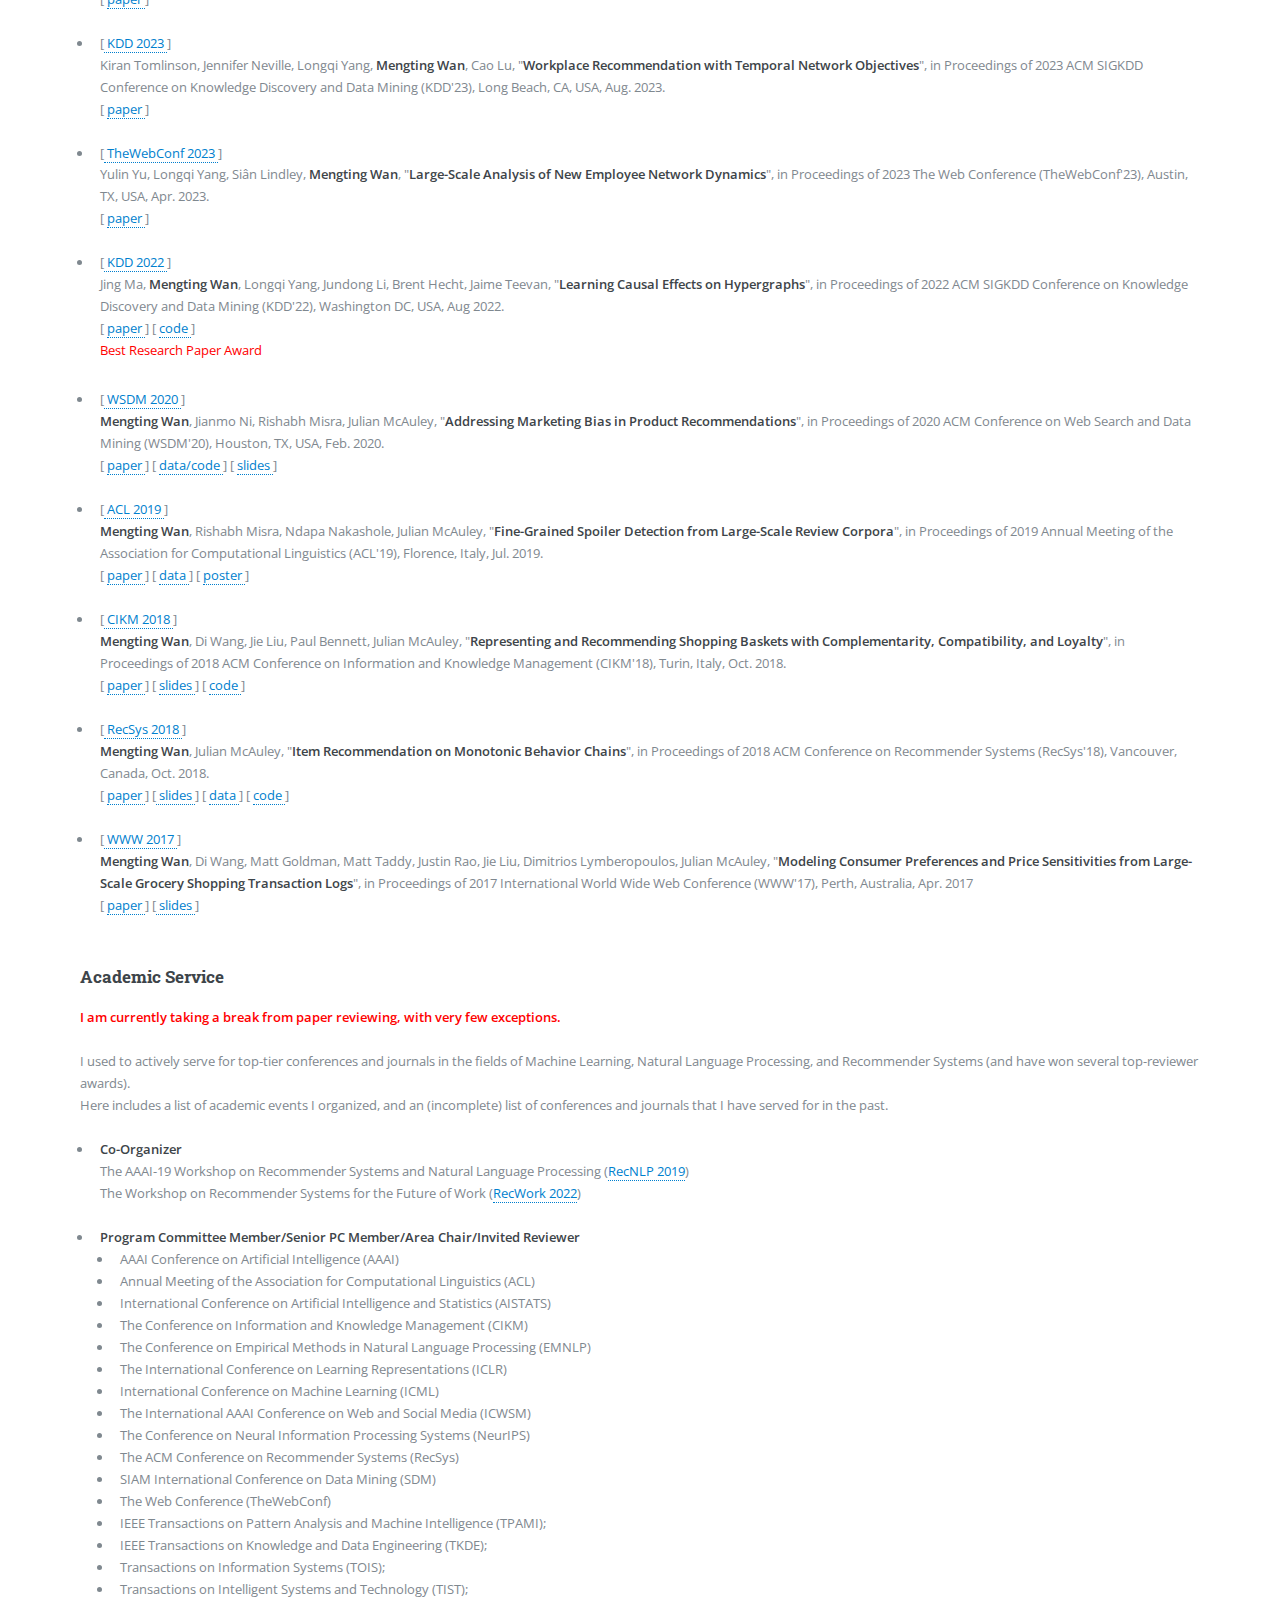
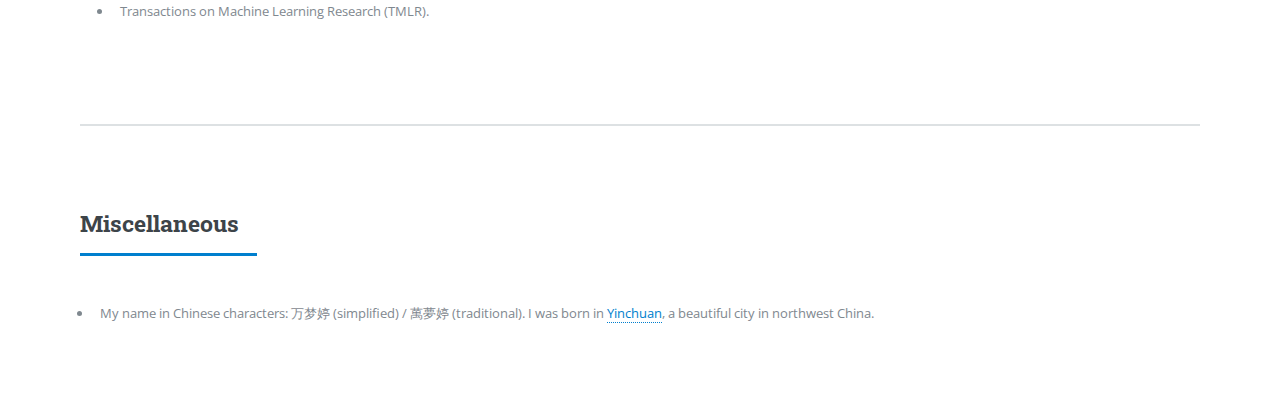
==== commit 66be1ebf: "update recruiting info" ====
--- a/index.html
+++ b/index.html
@@ -49,10 +49,13 @@
 						liberal arts college program (<a href="https://en.wikipedia.org/wiki/Yuanpei_College">Yuanpei
 							Program</a>) at Peking University.
 						<br><br />
-						My current research focuses on <b>User-Centric Large Language Models (LLMs)</b> and <b>LLM-Based Human-AI Interactive Systems</b>.
+						My current research focuses on <b>LLM-Based Human-AI Interactive Systems</b>.
+						Technical topics I'm most interested in includes LLM Alignment, Complex Reasoning and Planning, LLM Orchestration and Routing, User Simulation, LLM Agents and Agentic Systems.
 						<br><br />
-						I remain interested in Recommender Systems, Graph Machine Learning, Computational Social Sciences, as well as re-thinking research problems in these areas in the context of LLMs.
-						<br><br />
+						<strong style="color:rgb(255,0,0);">We are hiring both 2025 spring and summer research interns, FTE researchers and postdocs </strong> at <a href="https://www.microsoft.com/en-us/research/group/office-of-applied-research/">Office of Applied Research</a>. Feel free to shot me an email if you're interested.
+
+						<!-- I remain interested in Recommender Systems, Graph Machine Learning, Computational Social Sciences, as well as re-thinking research problems in these areas in the context of LLMs.
+						<br><br /> -->
 					</div>
 					<span class="image object">
 						<img src="images/photo2.jpg" alt="" />
@@ -303,7 +306,7 @@
 				</section>
 				<!-- Footer -->
 				<footer id="footer">
-					<p>Last modified on: May 2024</p>
+					<p>Last modified on Dec 2024</p>
 				</footer>
 
 			</div>
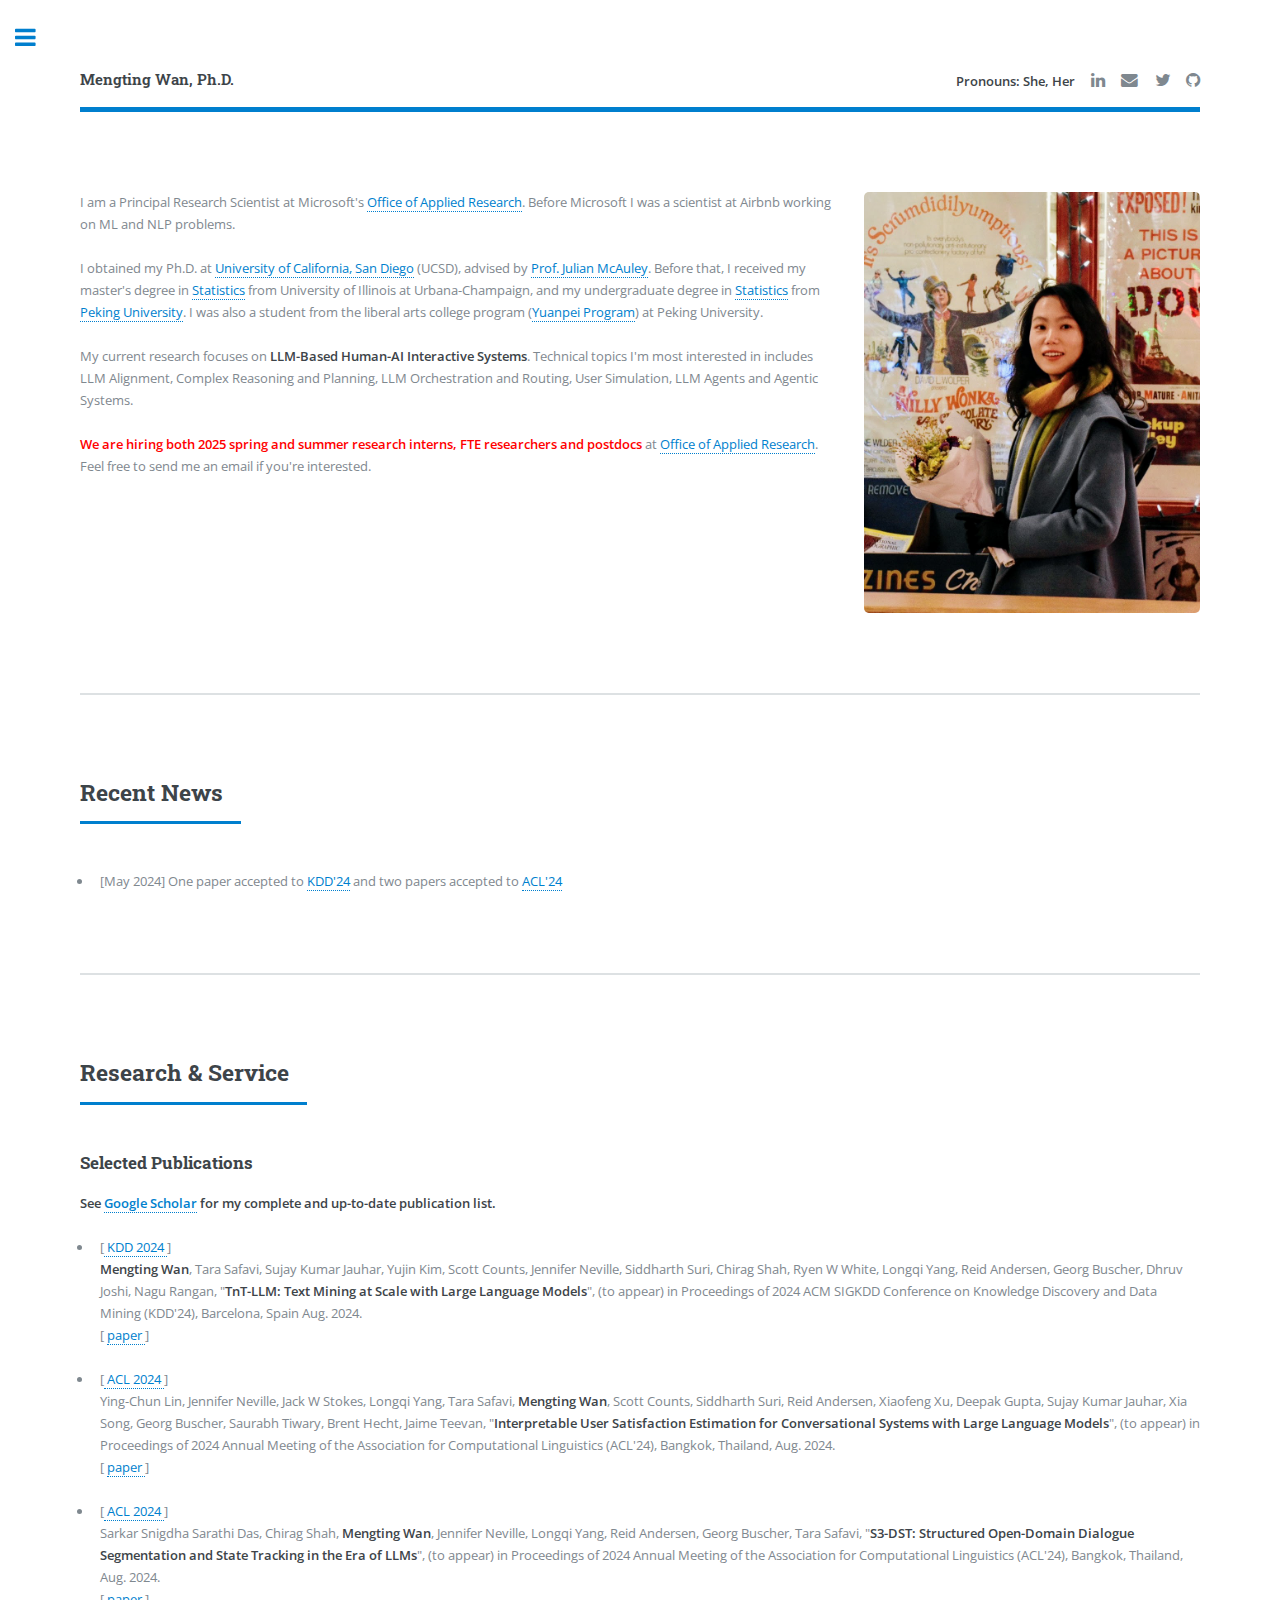
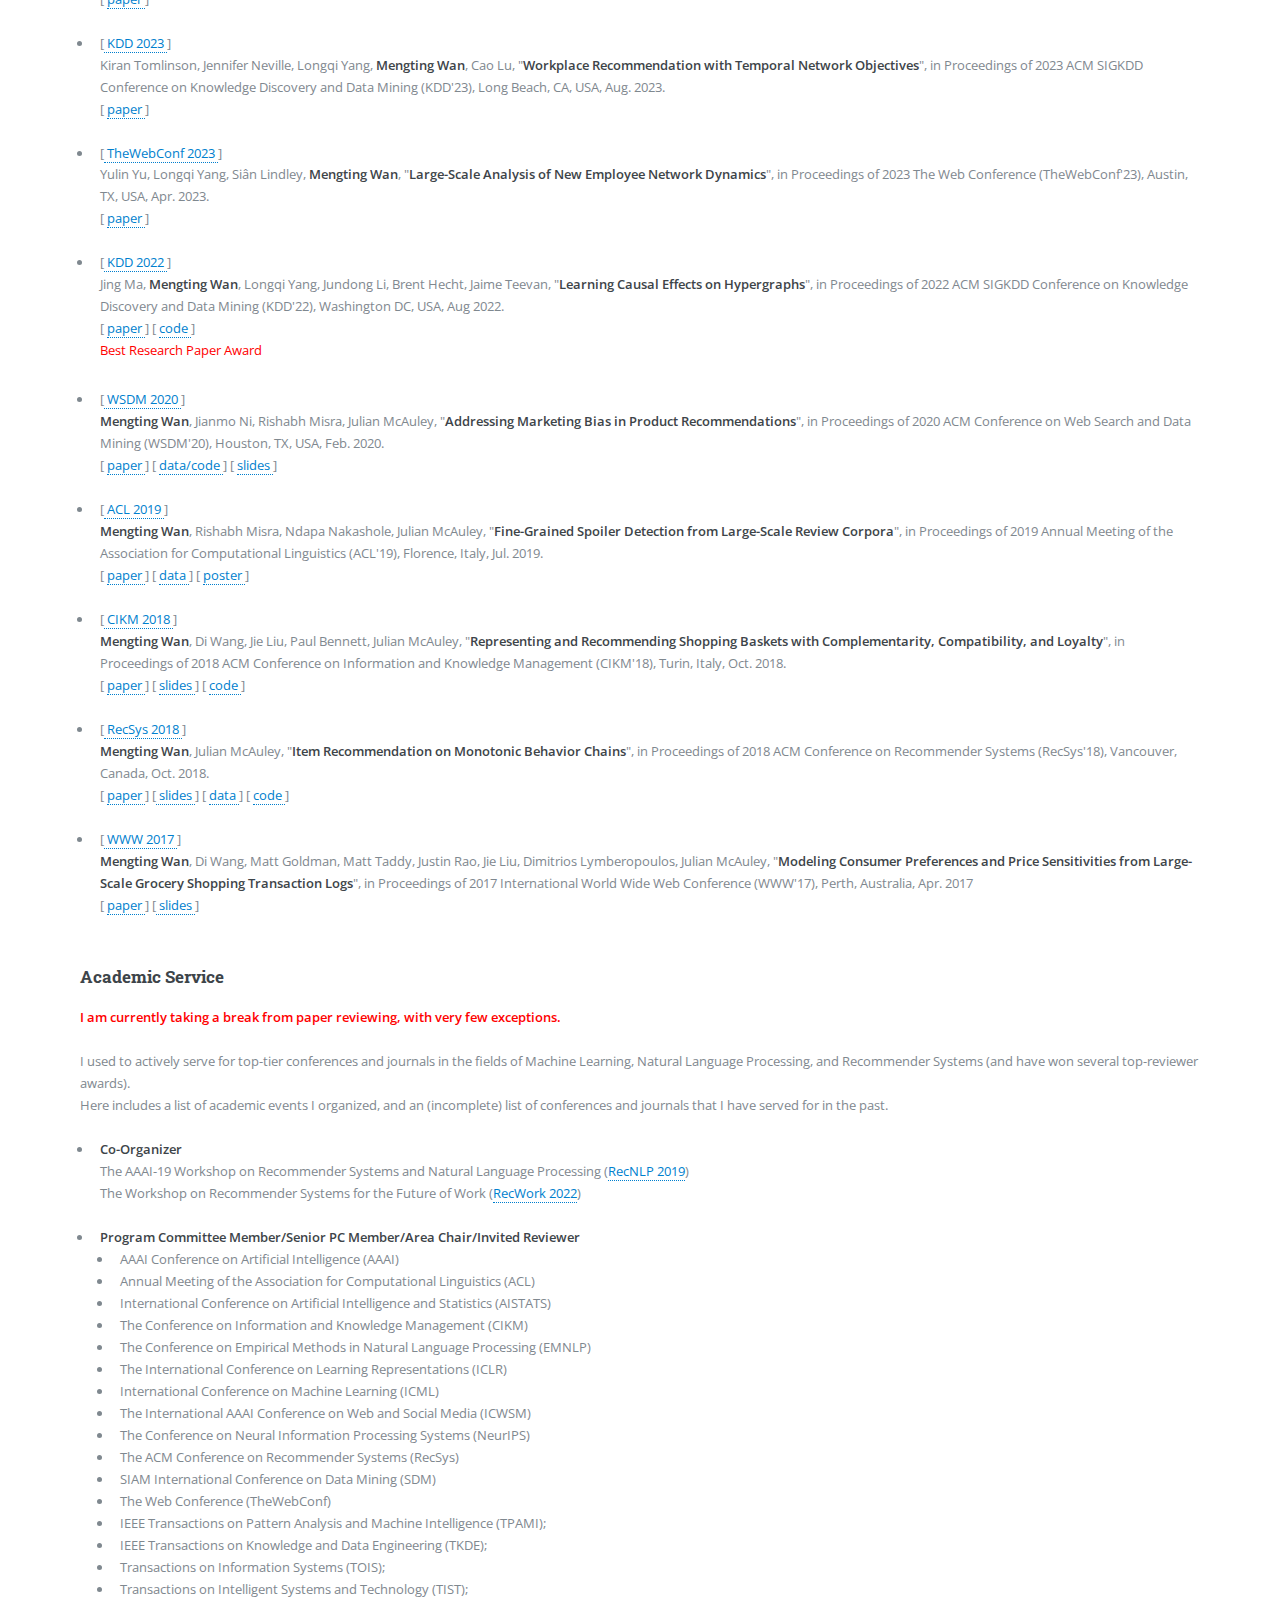
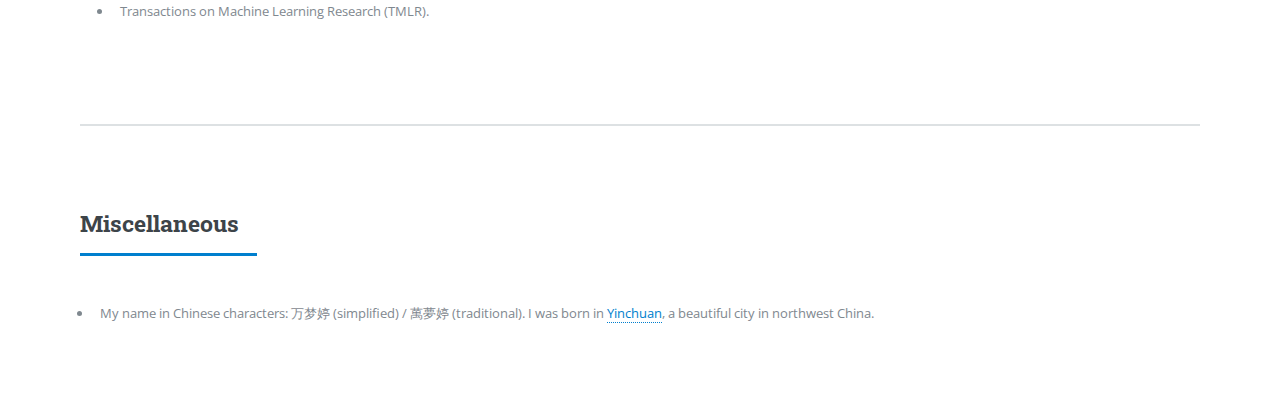
==== commit 9321cb05: "updat recruiting info" ====
--- a/index.html
+++ b/index.html
@@ -52,7 +52,7 @@
 						My current research focuses on <b>LLM-Based Human-AI Interactive Systems</b>.
 						Technical topics I'm most interested in includes LLM Alignment, Complex Reasoning and Planning, LLM Orchestration and Routing, User Simulation, LLM Agents and Agentic Systems.
 						<br><br />
-						<strong style="color:rgb(255,0,0);">We are hiring both 2025 spring and summer research interns, FTE researchers and postdocs </strong> at <a href="https://www.microsoft.com/en-us/research/group/office-of-applied-research/">Office of Applied Research</a>. Feel free to shot me an email if you're interested.
+						<strong style="color:rgb(255,0,0);">We are hiring both 2025 spring and summer research interns, FTE researchers and postdocs </strong> at <a href="https://www.microsoft.com/en-us/research/group/office-of-applied-research/">Office of Applied Research</a>. Feel free to send me an email if you're interested.
 
 						<!-- I remain interested in Recommender Systems, Graph Machine Learning, Computational Social Sciences, as well as re-thinking research problems in these areas in the context of LLMs.
 						<br><br /> -->
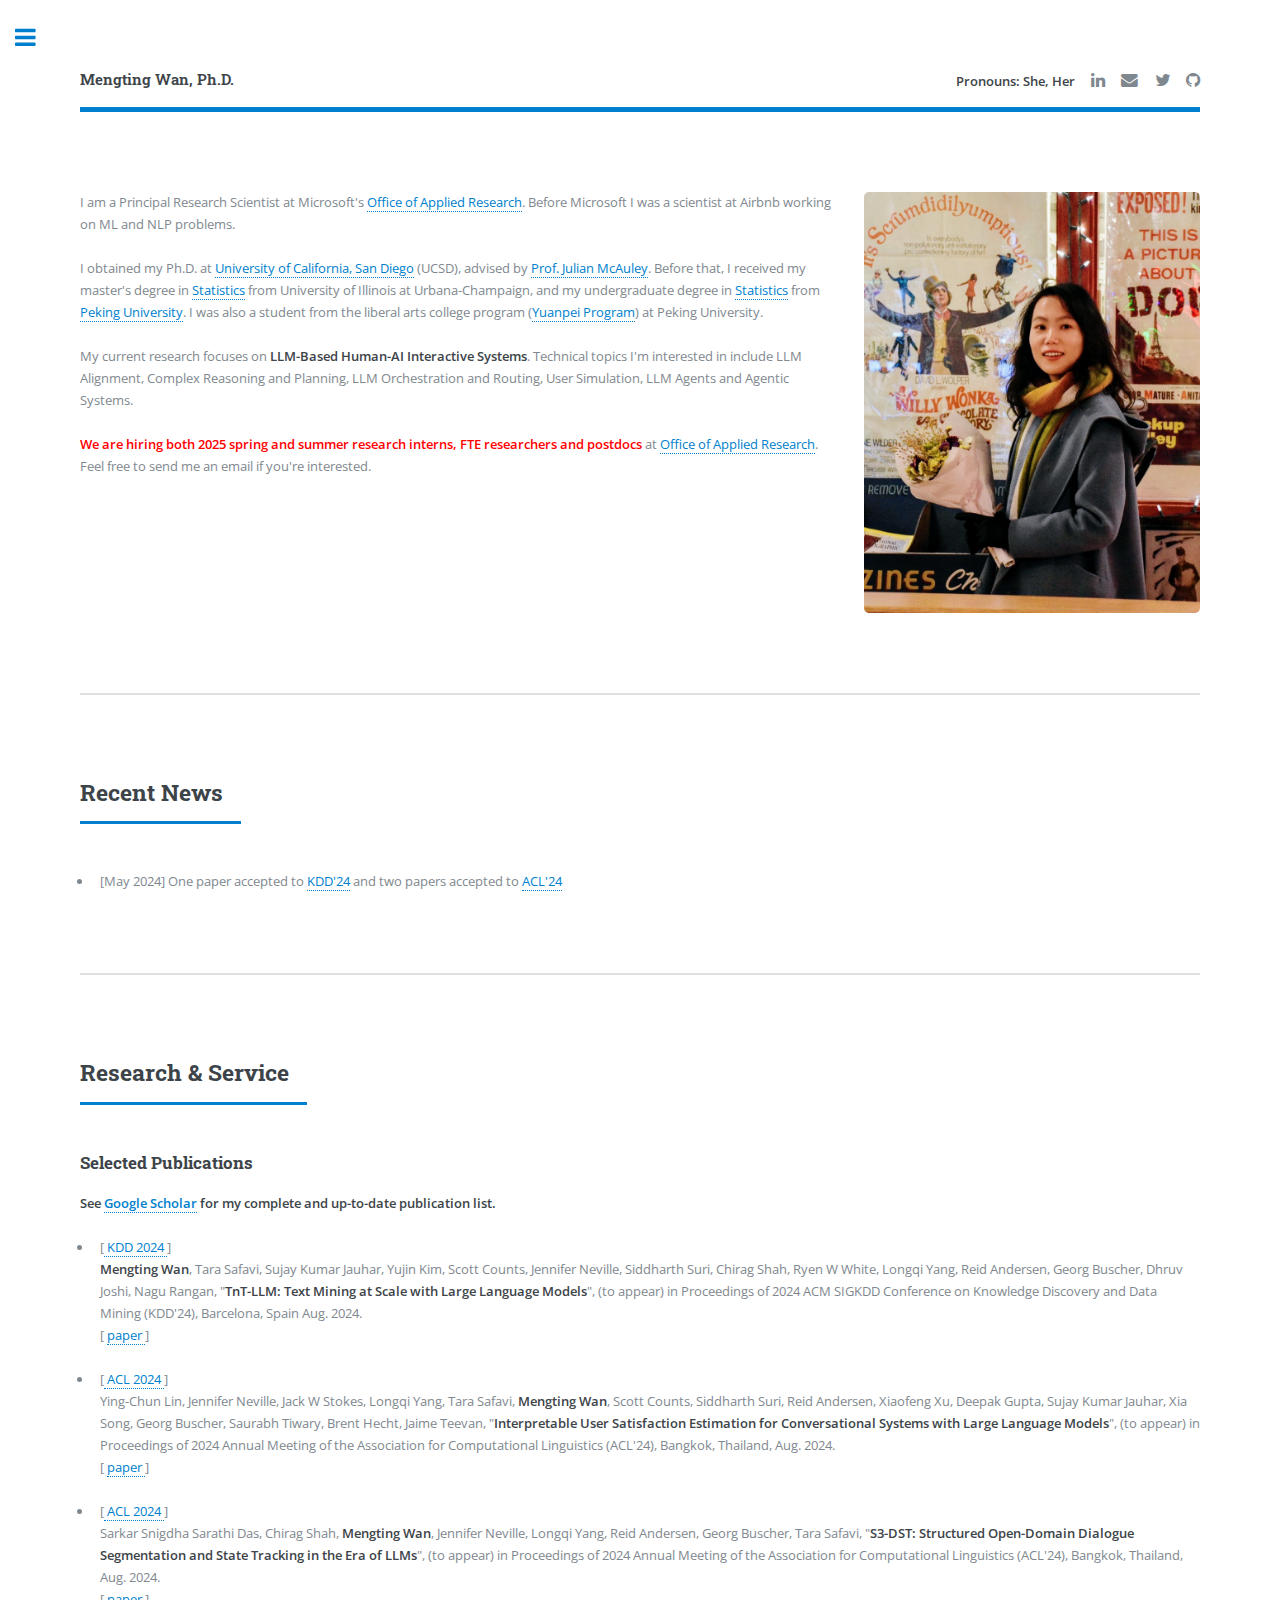
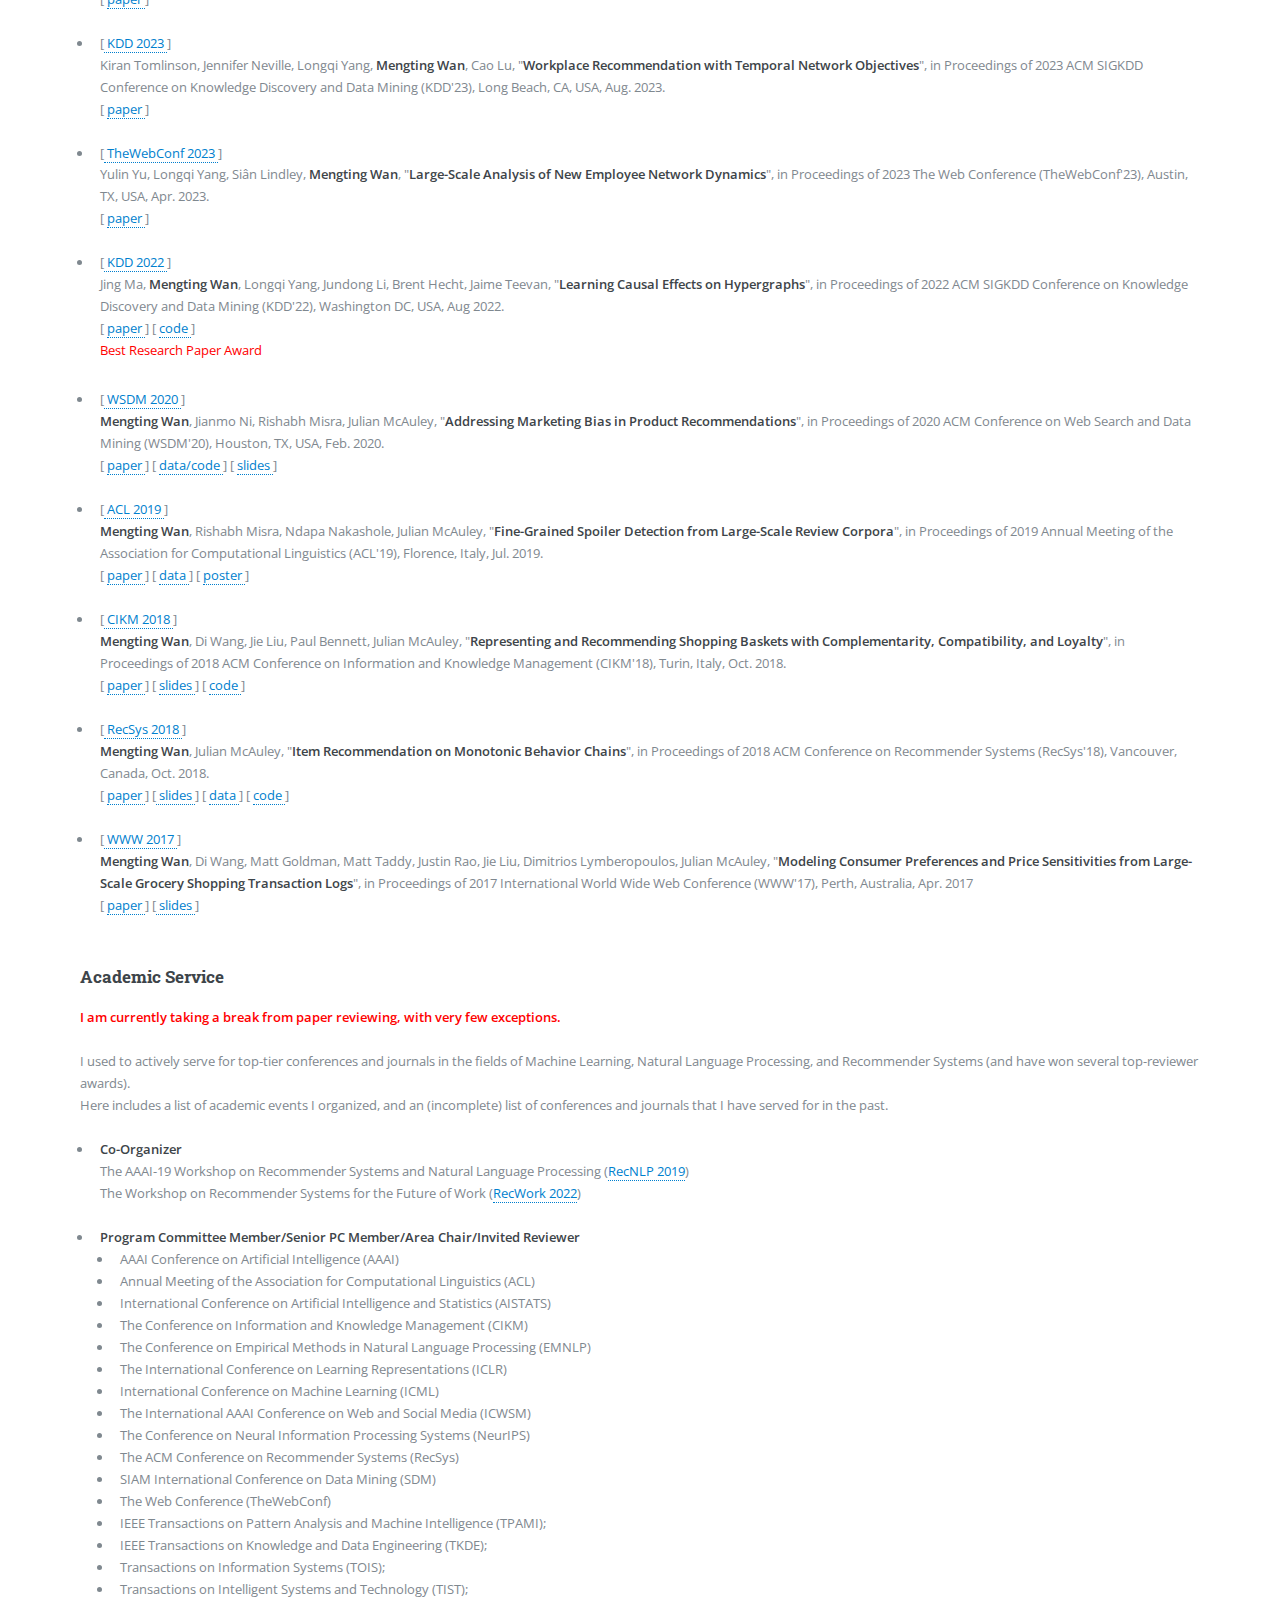
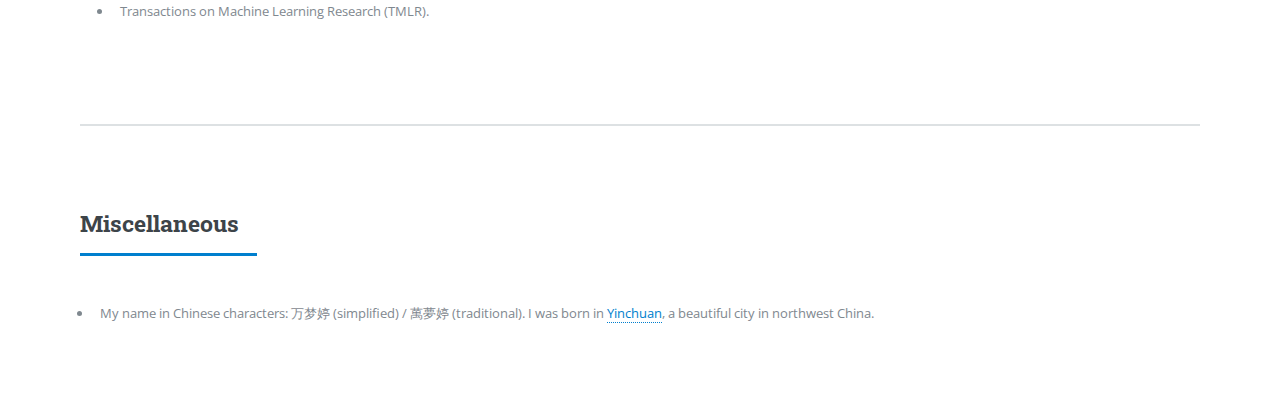
==== commit a4067f60: "update recruiting info" ====
--- a/index.html
+++ b/index.html
@@ -50,7 +50,7 @@
 							Program</a>) at Peking University.
 						<br><br />
 						My current research focuses on <b>LLM-Based Human-AI Interactive Systems</b>.
-						Technical topics I'm most interested in includes LLM Alignment, Complex Reasoning and Planning, LLM Orchestration and Routing, User Simulation, LLM Agents and Agentic Systems.
+						Technical topics I'm interested in include LLM Alignment, Complex Reasoning and Planning, LLM Orchestration and Routing, User Simulation, LLM Agents and Agentic Systems.
 						<br><br />
 						<strong style="color:rgb(255,0,0);">We are hiring both 2025 spring and summer research interns, FTE researchers and postdocs </strong> at <a href="https://www.microsoft.com/en-us/research/group/office-of-applied-research/">Office of Applied Research</a>. Feel free to send me an email if you're interested.
 
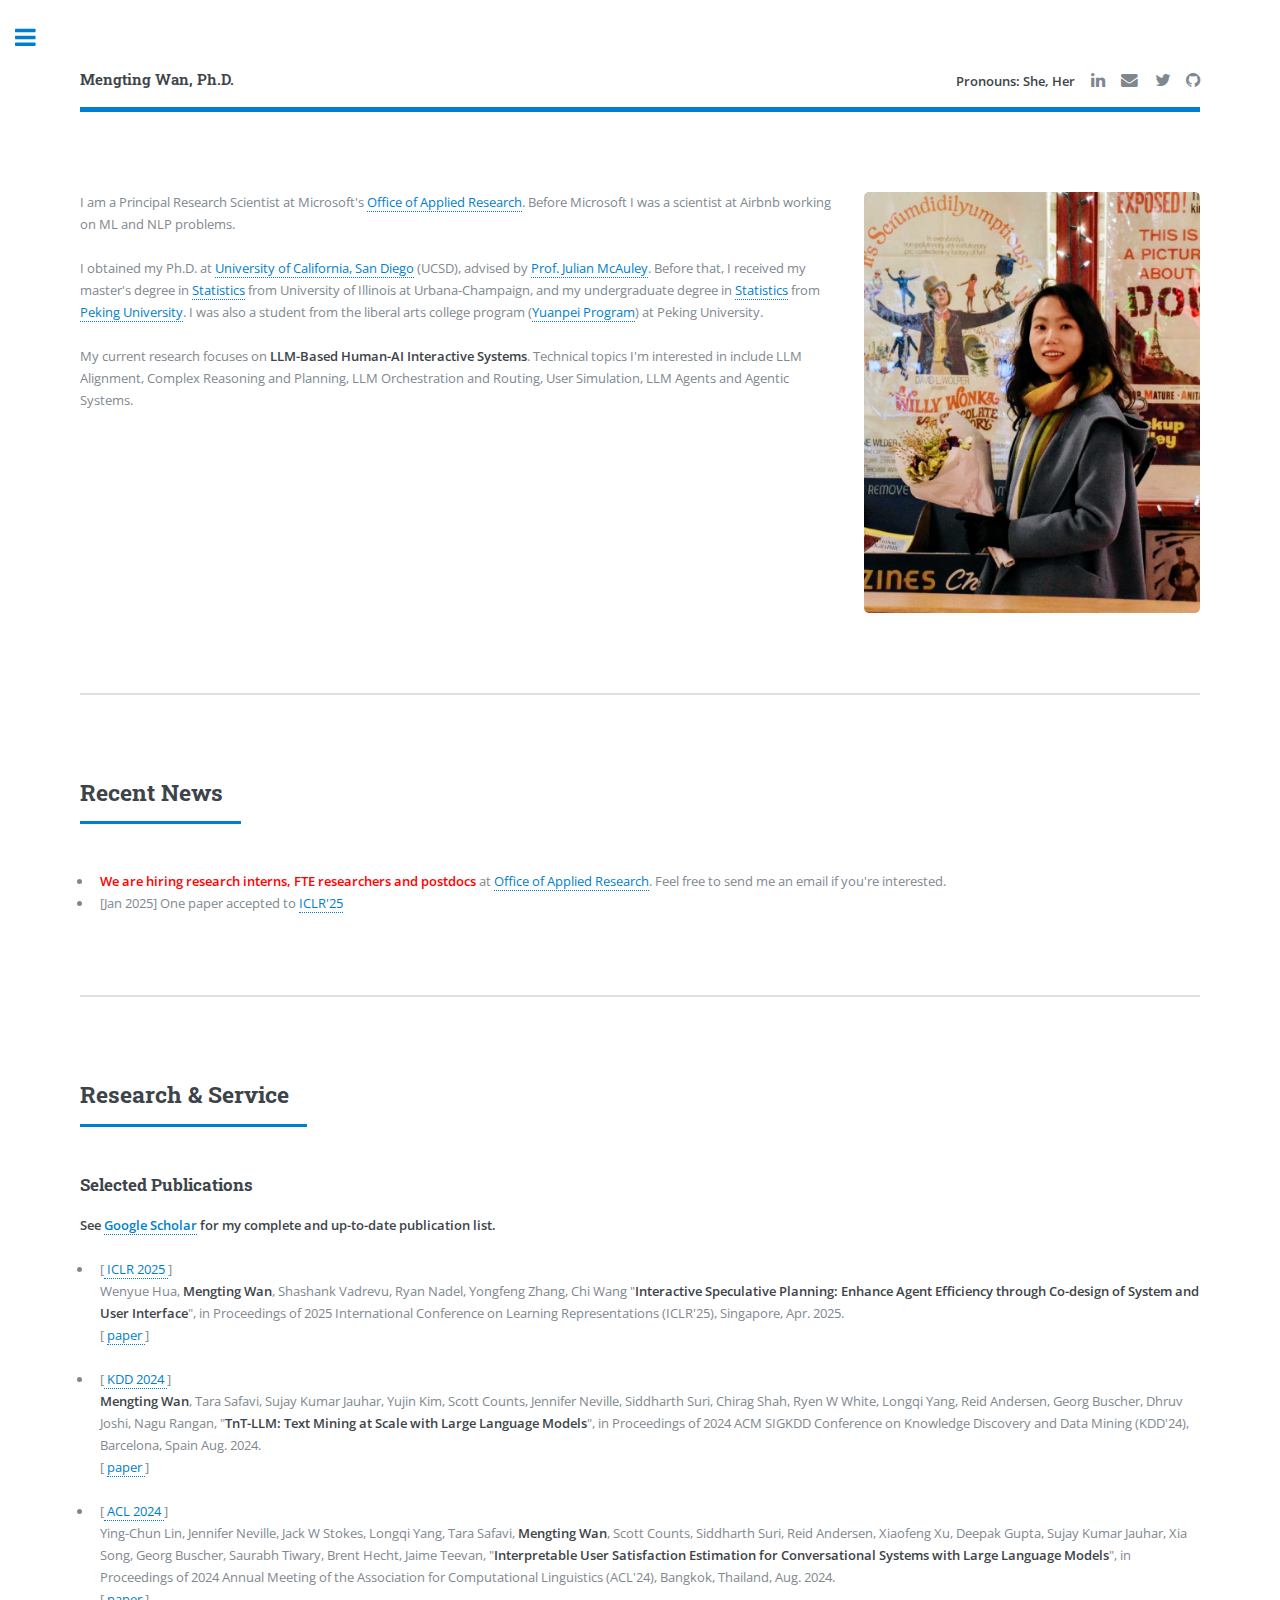
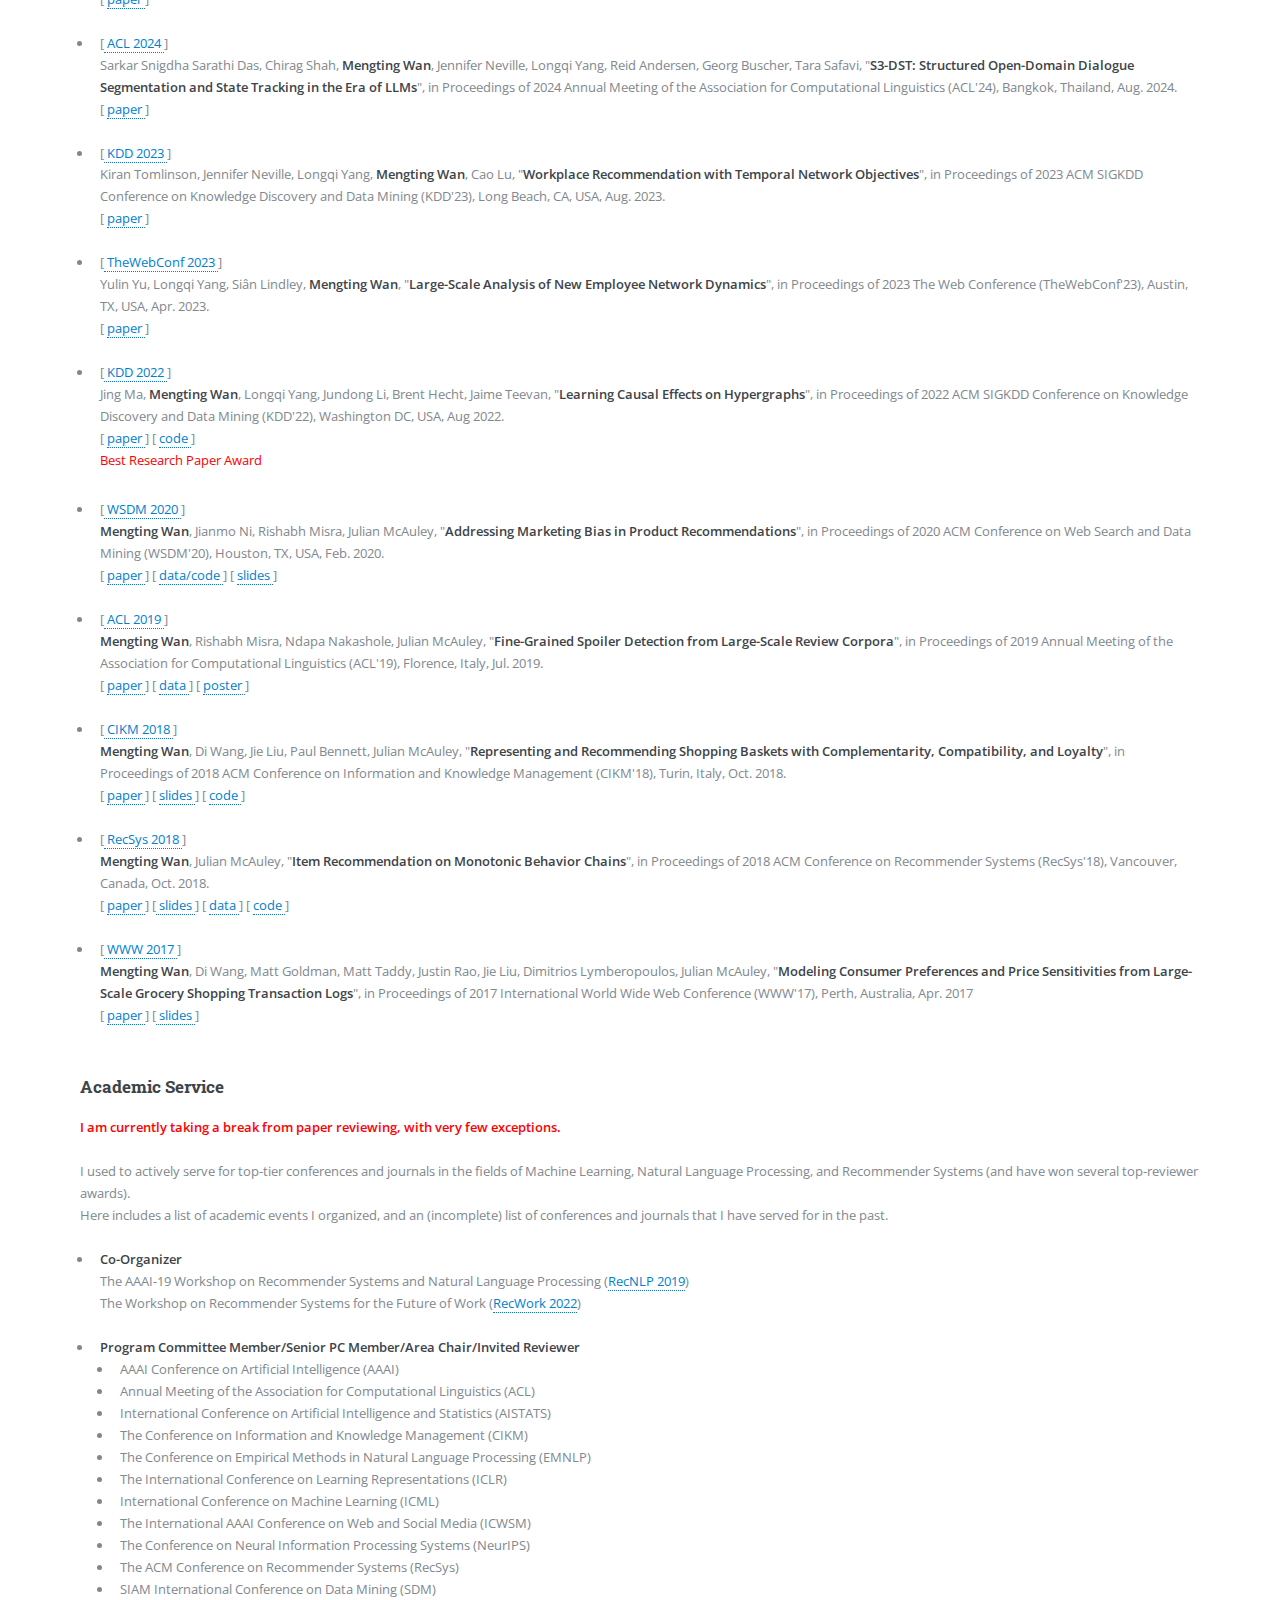
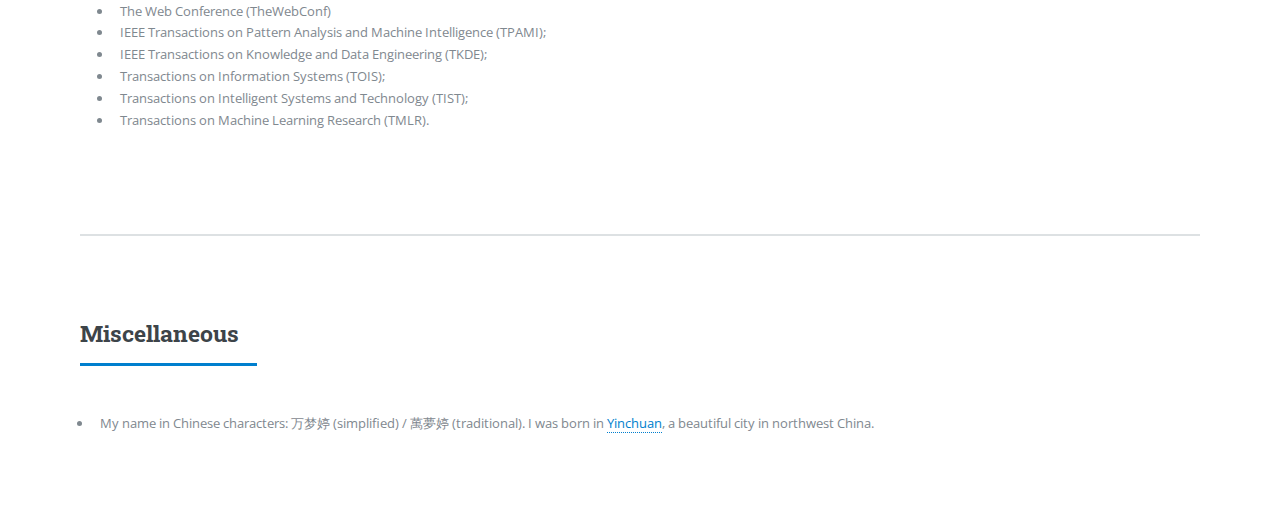
==== commit 43282945: "website changes" ====
--- a/index.html
+++ b/index.html
@@ -52,7 +52,7 @@
 						My current research focuses on <b>LLM-Based Human-AI Interactive Systems</b>.
 						Technical topics I'm interested in include LLM Alignment, Complex Reasoning and Planning, LLM Orchestration and Routing, User Simulation, LLM Agents and Agentic Systems.
 						<br><br />
-						<strong style="color:rgb(255,0,0);">We are hiring both 2025 spring and summer research interns, FTE researchers and postdocs </strong> at <a href="https://www.microsoft.com/en-us/research/group/office-of-applied-research/">Office of Applied Research</a>. Feel free to send me an email if you're interested.
+						
 
 						<!-- I remain interested in Recommender Systems, Graph Machine Learning, Computational Social Sciences, as well as re-thinking research problems in these areas in the context of LLMs.
 						<br><br /> -->
@@ -69,7 +69,8 @@
 						<h2>Recent News</h2>
 					</header>
 					<ul>
-						<li> [May 2024] One paper accepted to <a href="https://kdd2024.kdd.org/">KDD'24</a> and two papers accepted to <a href="https://2024.aclweb.org/">ACL'24</a></li>
+						<li><strong style="color:rgb(255,0,0);">We are hiring research interns, FTE researchers and postdocs </strong> at <a href="https://www.microsoft.com/en-us/research/group/office-of-applied-research/">Office of Applied Research</a>. Feel free to send me an email if you're interested.</li>
+						<li> [Jan 2025] One paper accepted to <a href="http://iclr.cc/Conferences/2025">ICLR'25</a></li>
 					</ul>
 				</section>
 
@@ -83,16 +84,22 @@
 					<br><br>
 
 					<ul>
+						<li> [<a href="http://iclr.cc/Conferences/2025"> ICLR 2025 </a>] <br>
+							Wenyue Hua, <strong>Mengting Wan</strong>, Shashank Vadrevu, Ryan Nadel, Yongfeng Zhang, Chi Wang
+							"<b>Interactive Speculative Planning: Enhance Agent Efficiency through Co-design of System and User Interface</b>", in Proceedings of 2025 International Conference on Learning Representations (ICLR'25), Singapore, Apr. 2025. <br>
+							[ <a href="https://arxiv.org/abs/2410.00079"> paper </a>]
+							<br><br>
+						</li>
 						<li> [<a href="https://kdd.org/kdd2024/"> KDD 2024 </a>] <br>
 							<strong>Mengting Wan</strong>, Tara Safavi, Sujay Kumar Jauhar, Yujin Kim, Scott Counts, Jennifer Neville, Siddharth Suri, Chirag Shah, Ryen W White, Longqi Yang, Reid Andersen, Georg Buscher, Dhruv Joshi, Nagu Rangan, 
-							"<b>TnT-LLM: Text Mining at Scale with Large Language Models</b>", (to appear) in Proceedings of 2024 ACM SIGKDD Conference on Knowledge Discovery and Data Mining (KDD'24), Barcelona, Spain Aug. 2024. <br>
+							"<b>TnT-LLM: Text Mining at Scale with Large Language Models</b>", in Proceedings of 2024 ACM SIGKDD Conference on Knowledge Discovery and Data Mining (KDD'24), Barcelona, Spain Aug. 2024. <br>
 							[ <a href="https://arxiv.org/abs/2403.12173"> paper </a>]
 							<br><br>
 						</li>
 
 						<li>[<a href="https://2024.aclweb.org/"> ACL 2024 </a>] <br>
 							Ying-Chun Lin, Jennifer Neville, Jack W Stokes, Longqi Yang, Tara Safavi, <strong>Mengting Wan</strong>, Scott Counts, Siddharth Suri, Reid Andersen, Xiaofeng Xu, Deepak Gupta, Sujay Kumar Jauhar, Xia Song, Georg Buscher, Saurabh Tiwary, Brent Hecht, Jaime Teevan, 
-							"<b>Interpretable User Satisfaction Estimation for Conversational Systems with Large Language Models</b>", (to appear) in Proceedings of
+							"<b>Interpretable User Satisfaction Estimation for Conversational Systems with Large Language Models</b>", in Proceedings of
 							2024 Annual Meeting of the Association for Computational Linguistics (ACL'24), Bangkok, Thailand, Aug. 2024. <br>
 							[ <a href="https://arxiv.org/abs/2403.12388"> paper </a> ] <br>
 							<br>
@@ -100,7 +107,7 @@
 
 						<li>[<a href="https://2024.aclweb.org/"> ACL 2024 </a>] <br>
 							Sarkar Snigdha Sarathi Das, Chirag Shah, <strong>Mengting Wan</strong>, Jennifer Neville, Longqi Yang, Reid Andersen, Georg Buscher, Tara Safavi, 
-							"<b>S3-DST: Structured Open-Domain Dialogue Segmentation and State Tracking in the Era of LLMs</b>", (to appear) in Proceedings of
+							"<b>S3-DST: Structured Open-Domain Dialogue Segmentation and State Tracking in the Era of LLMs</b>", in Proceedings of
 							2024 Annual Meeting of the Association for Computational Linguistics (ACL'24), Bangkok, Thailand, Aug. 2024. <br>
 							[ <a href="https://arxiv.org/abs/2309.08827"> paper </a> ] <br>
 							<br>
@@ -306,7 +313,7 @@
 				</section>
 				<!-- Footer -->
 				<footer id="footer">
-					<p>Last modified on Dec 2024</p>
+					<p>Last modified on Feb 2025</p>
 				</footer>
 
 			</div>
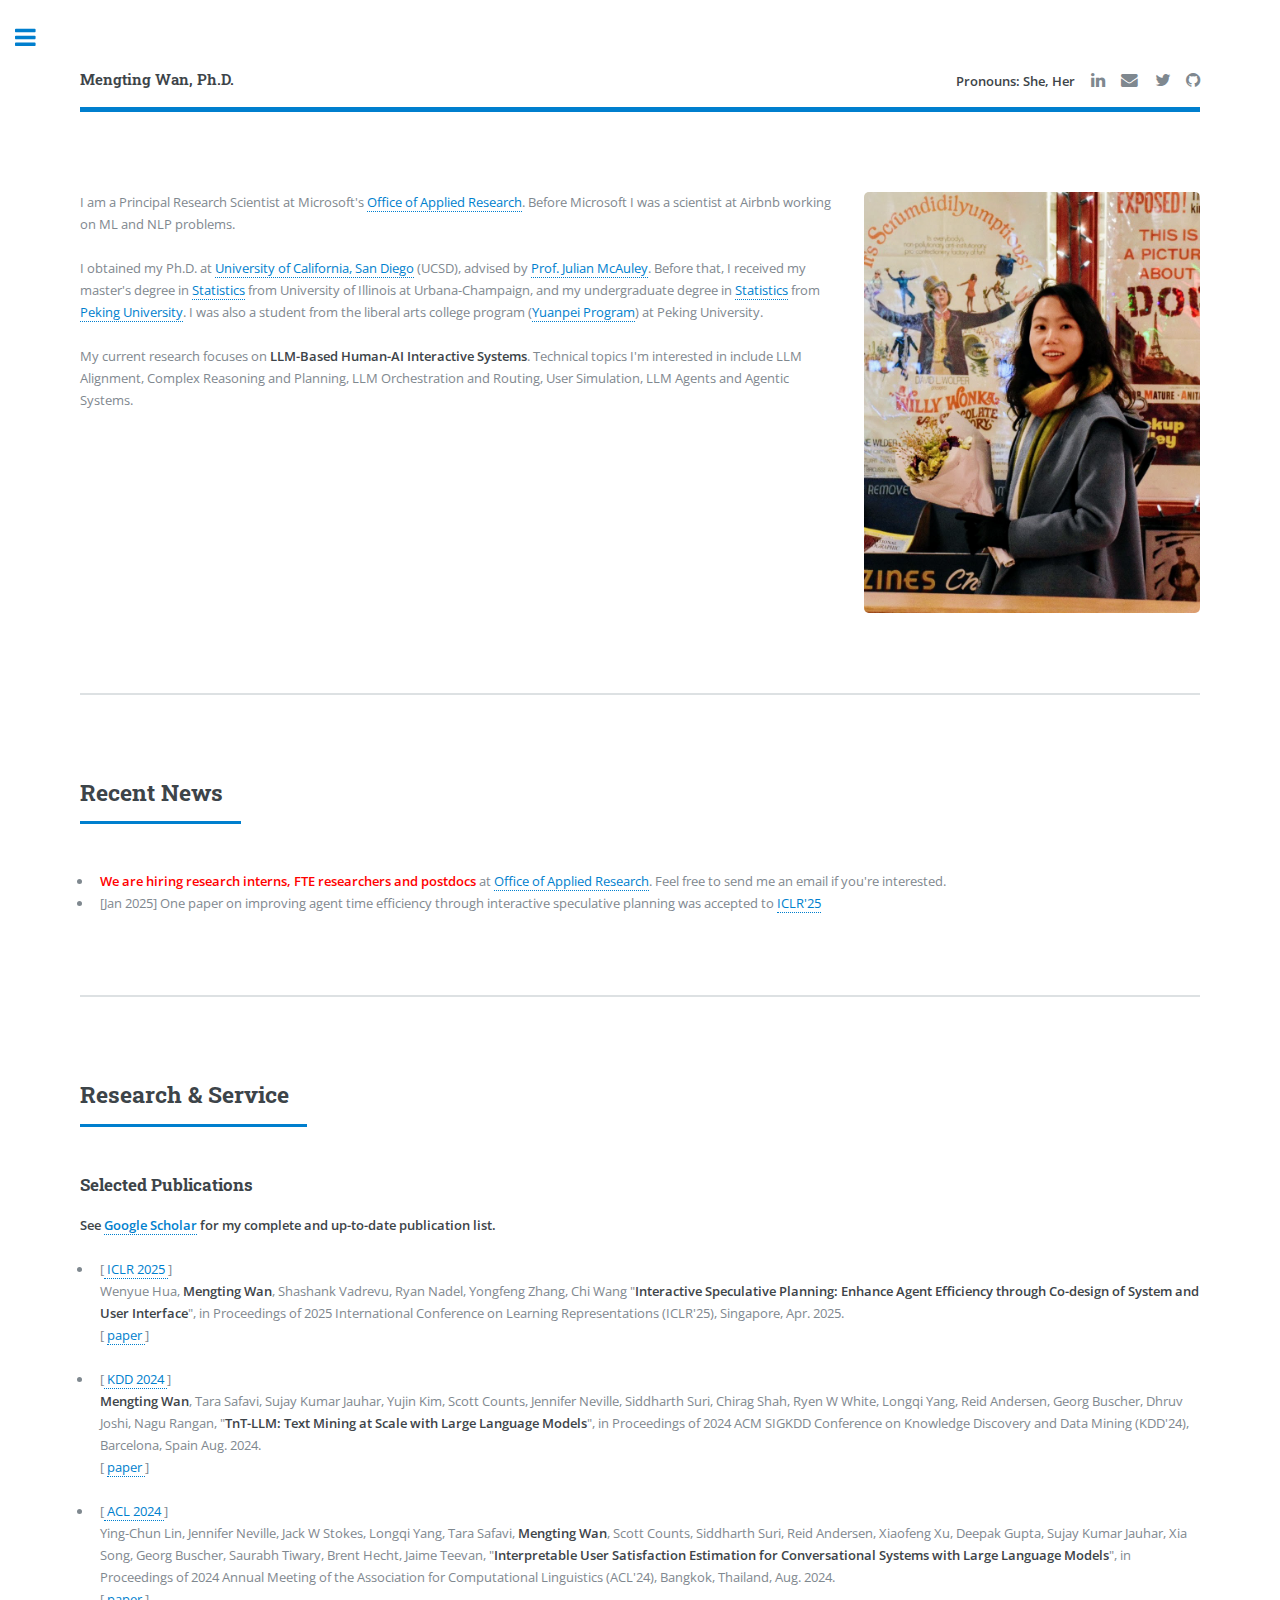
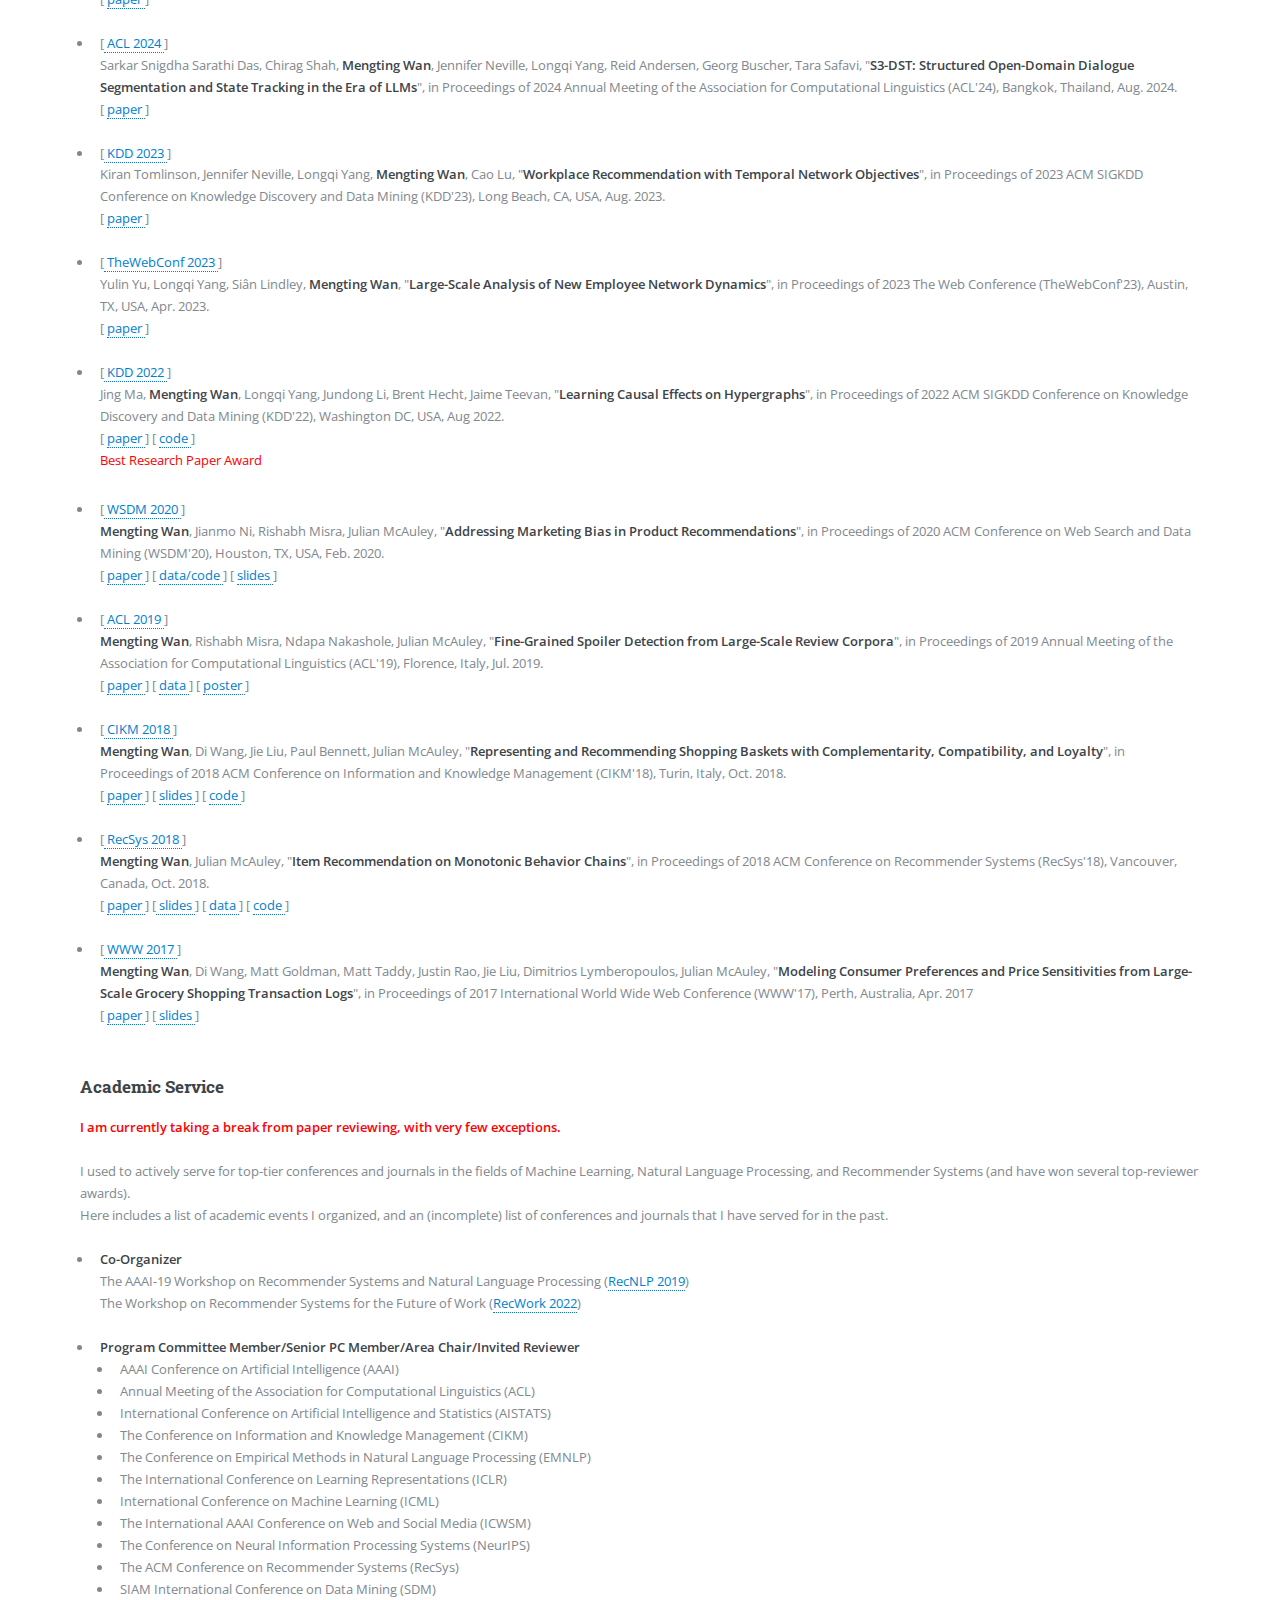
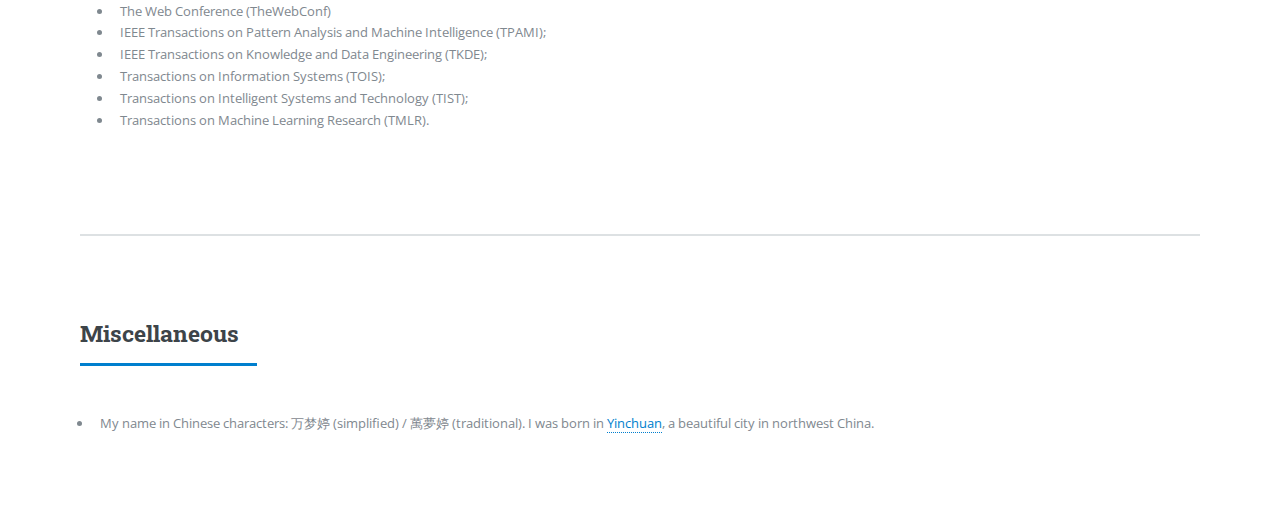
==== commit 08d24529: "add paper details" ====
--- a/index.html
+++ b/index.html
@@ -70,7 +70,7 @@
 					</header>
 					<ul>
 						<li><strong style="color:rgb(255,0,0);">We are hiring research interns, FTE researchers and postdocs </strong> at <a href="https://www.microsoft.com/en-us/research/group/office-of-applied-research/">Office of Applied Research</a>. Feel free to send me an email if you're interested.</li>
-						<li> [Jan 2025] One paper accepted to <a href="http://iclr.cc/Conferences/2025">ICLR'25</a></li>
+						<li> [Jan 2025] One paper on improving agent time efficiency through interactive speculative planning was accepted to <a href="http://iclr.cc/Conferences/2025">ICLR'25</a></li>
 					</ul>
 				</section>
 
